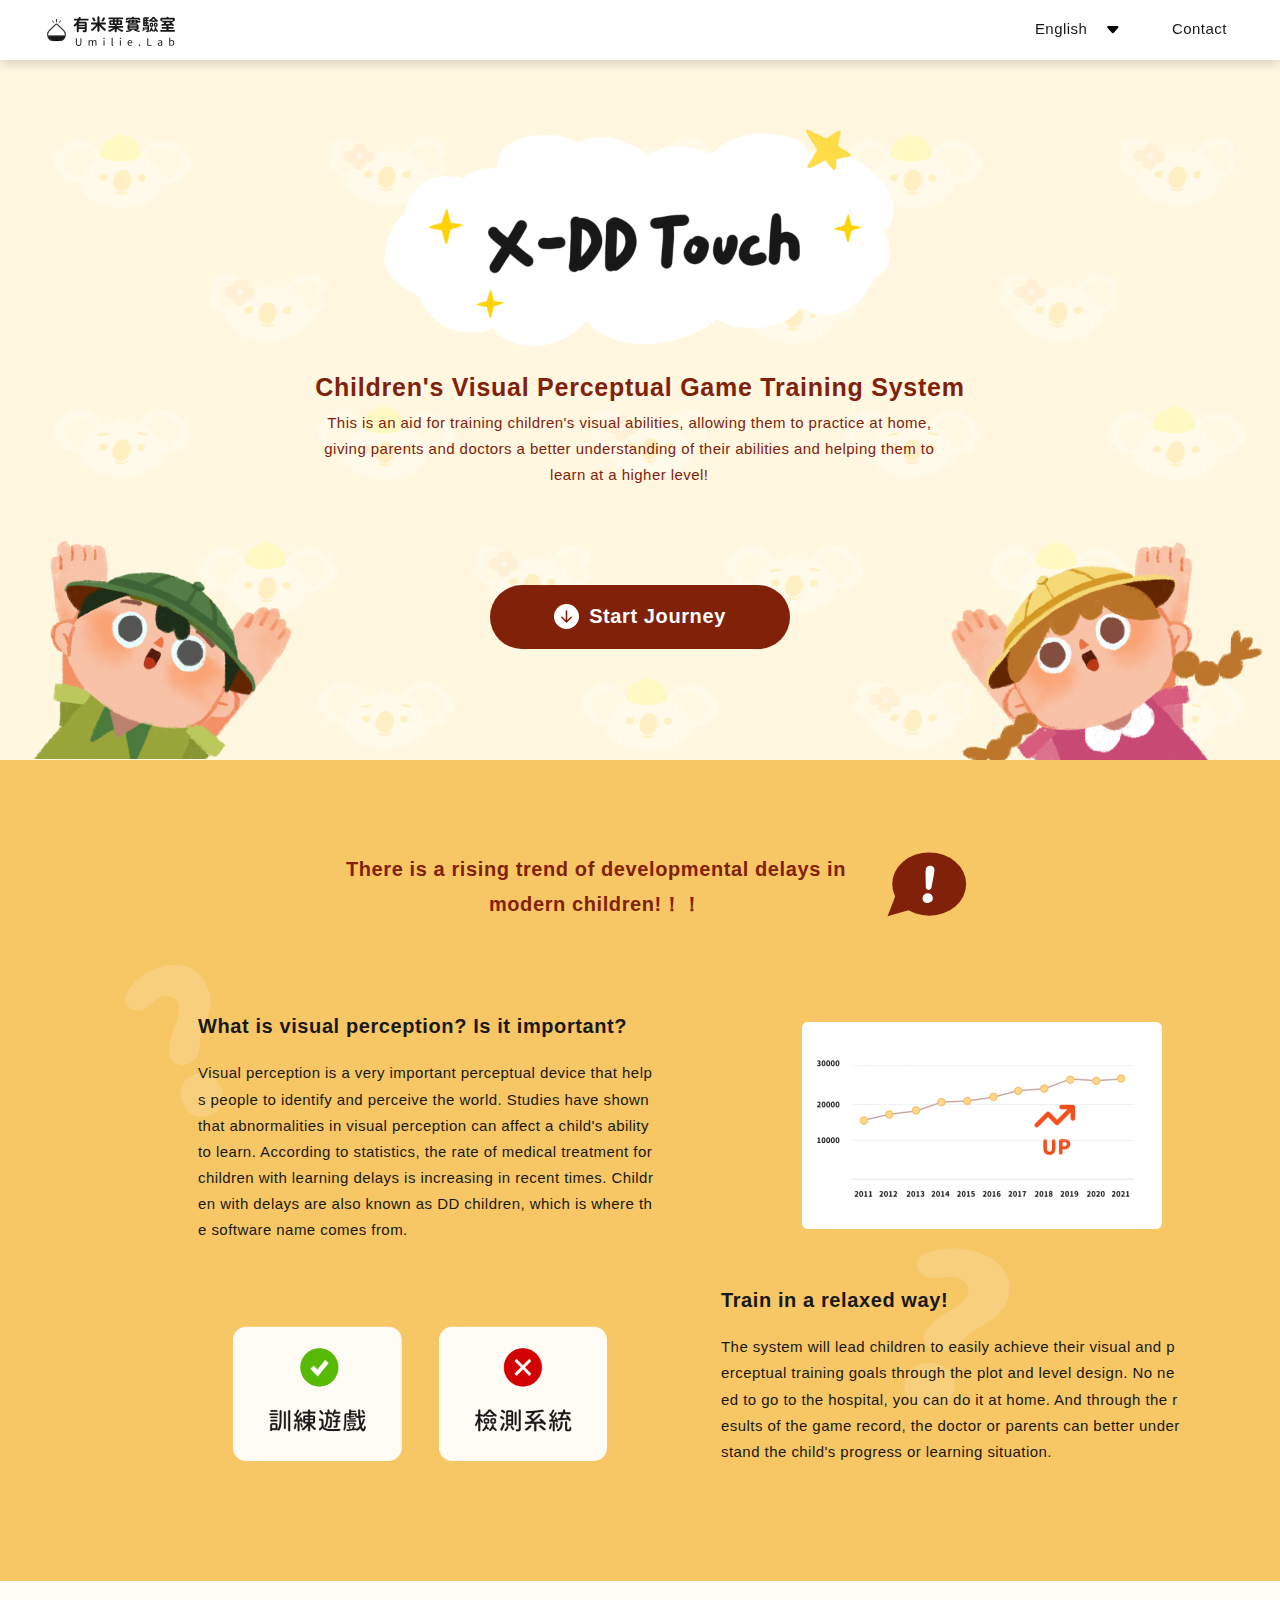
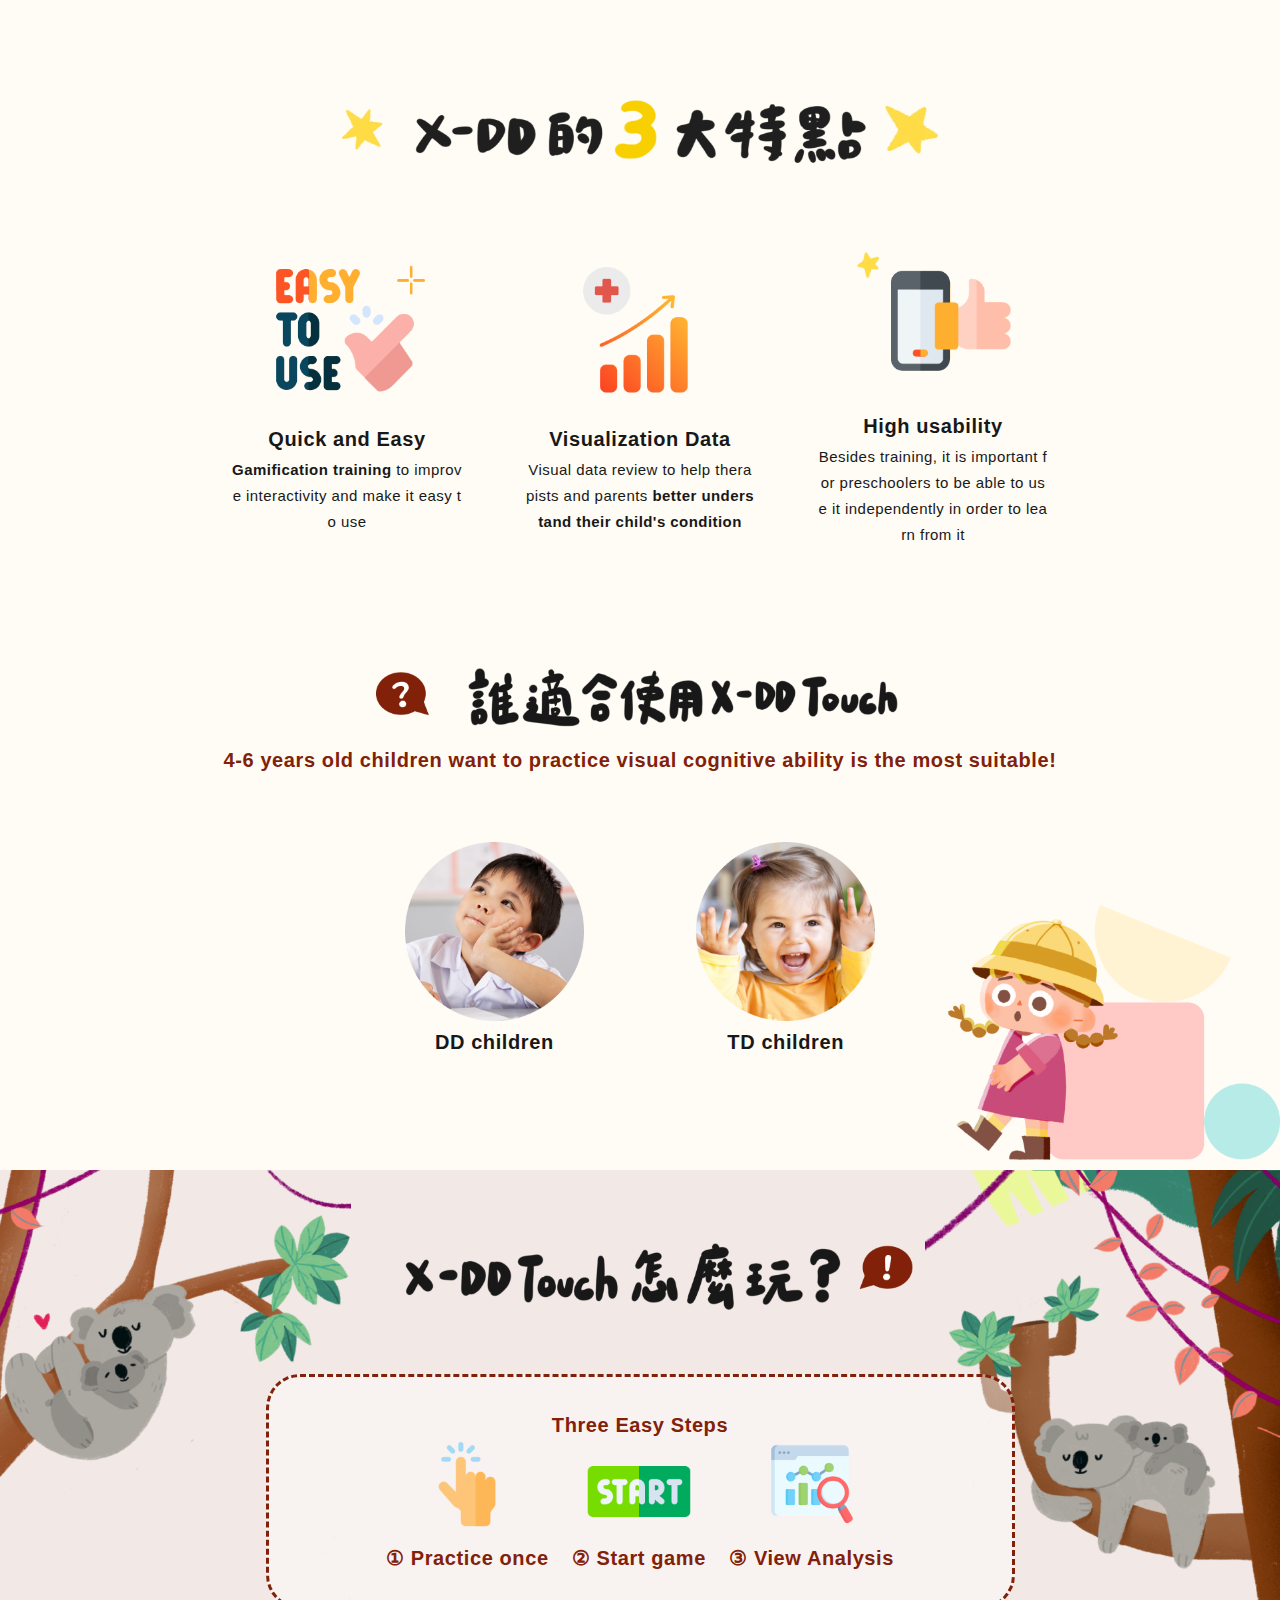
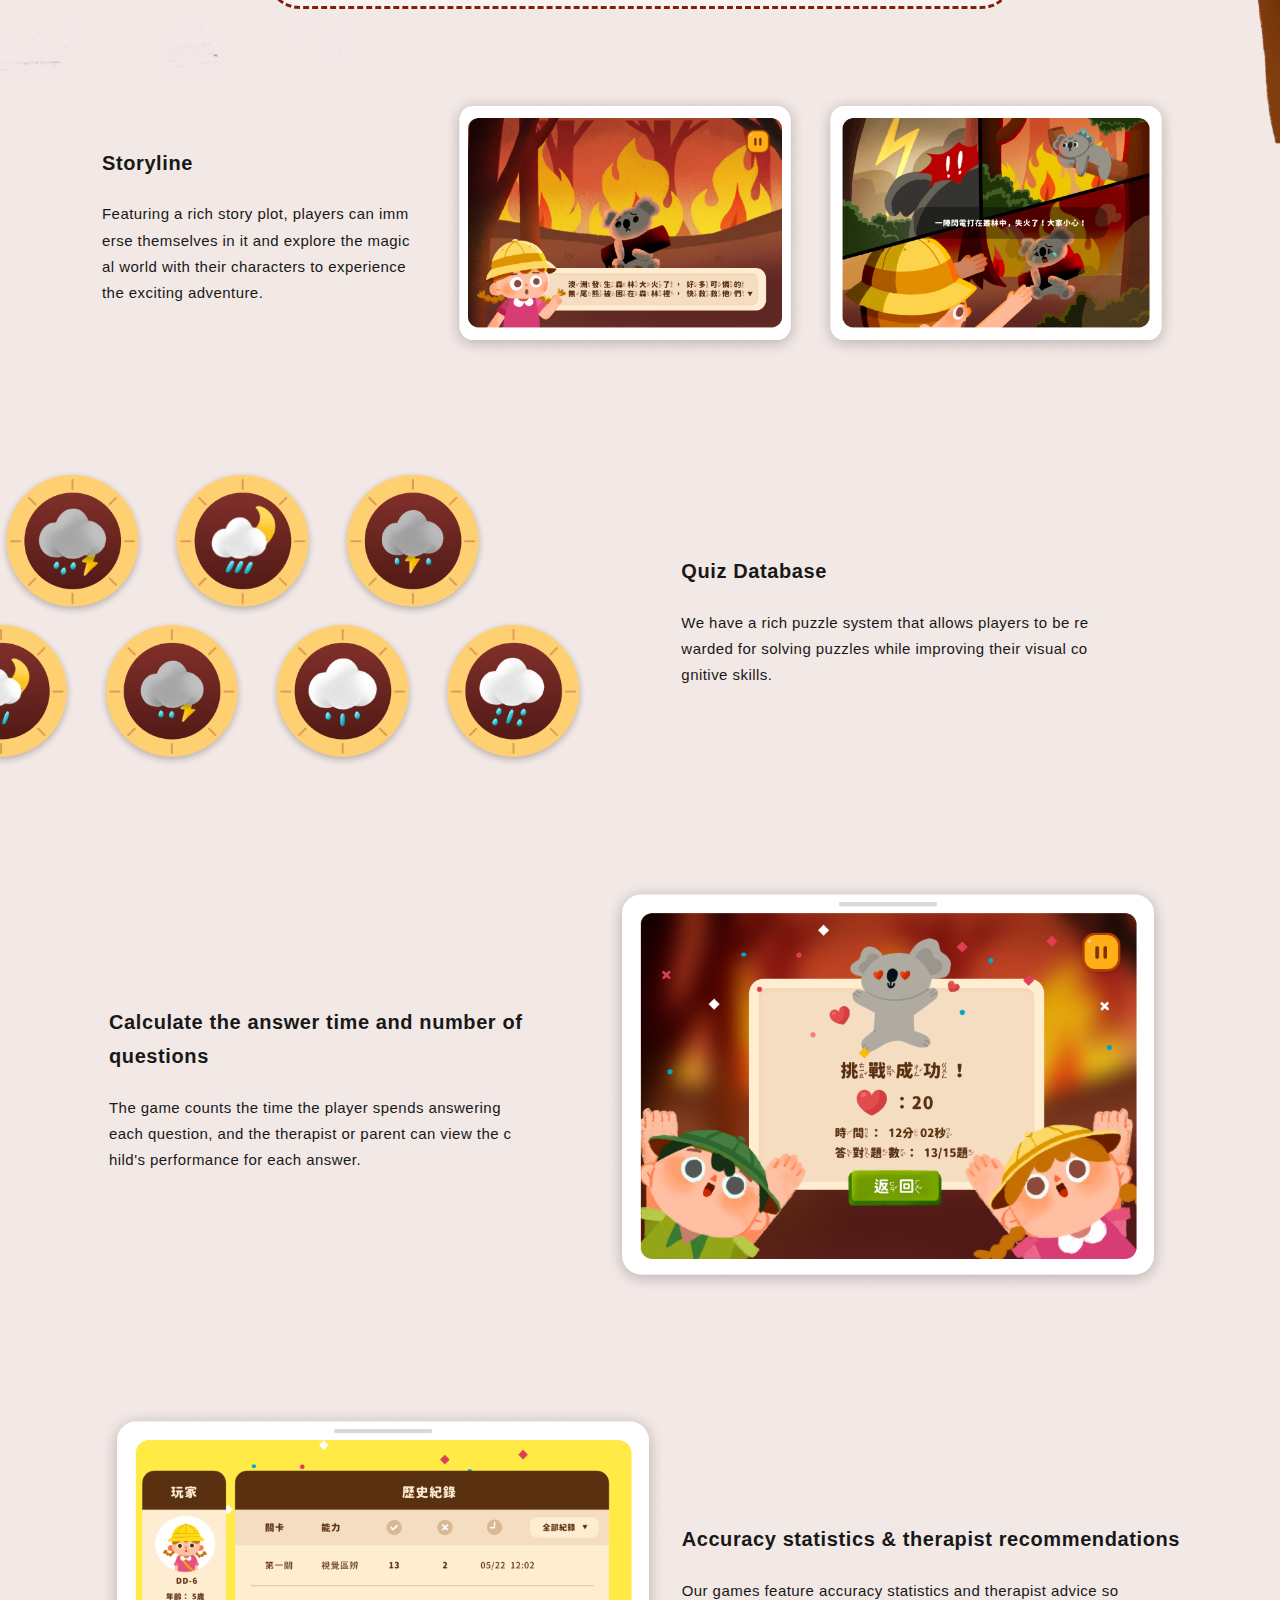
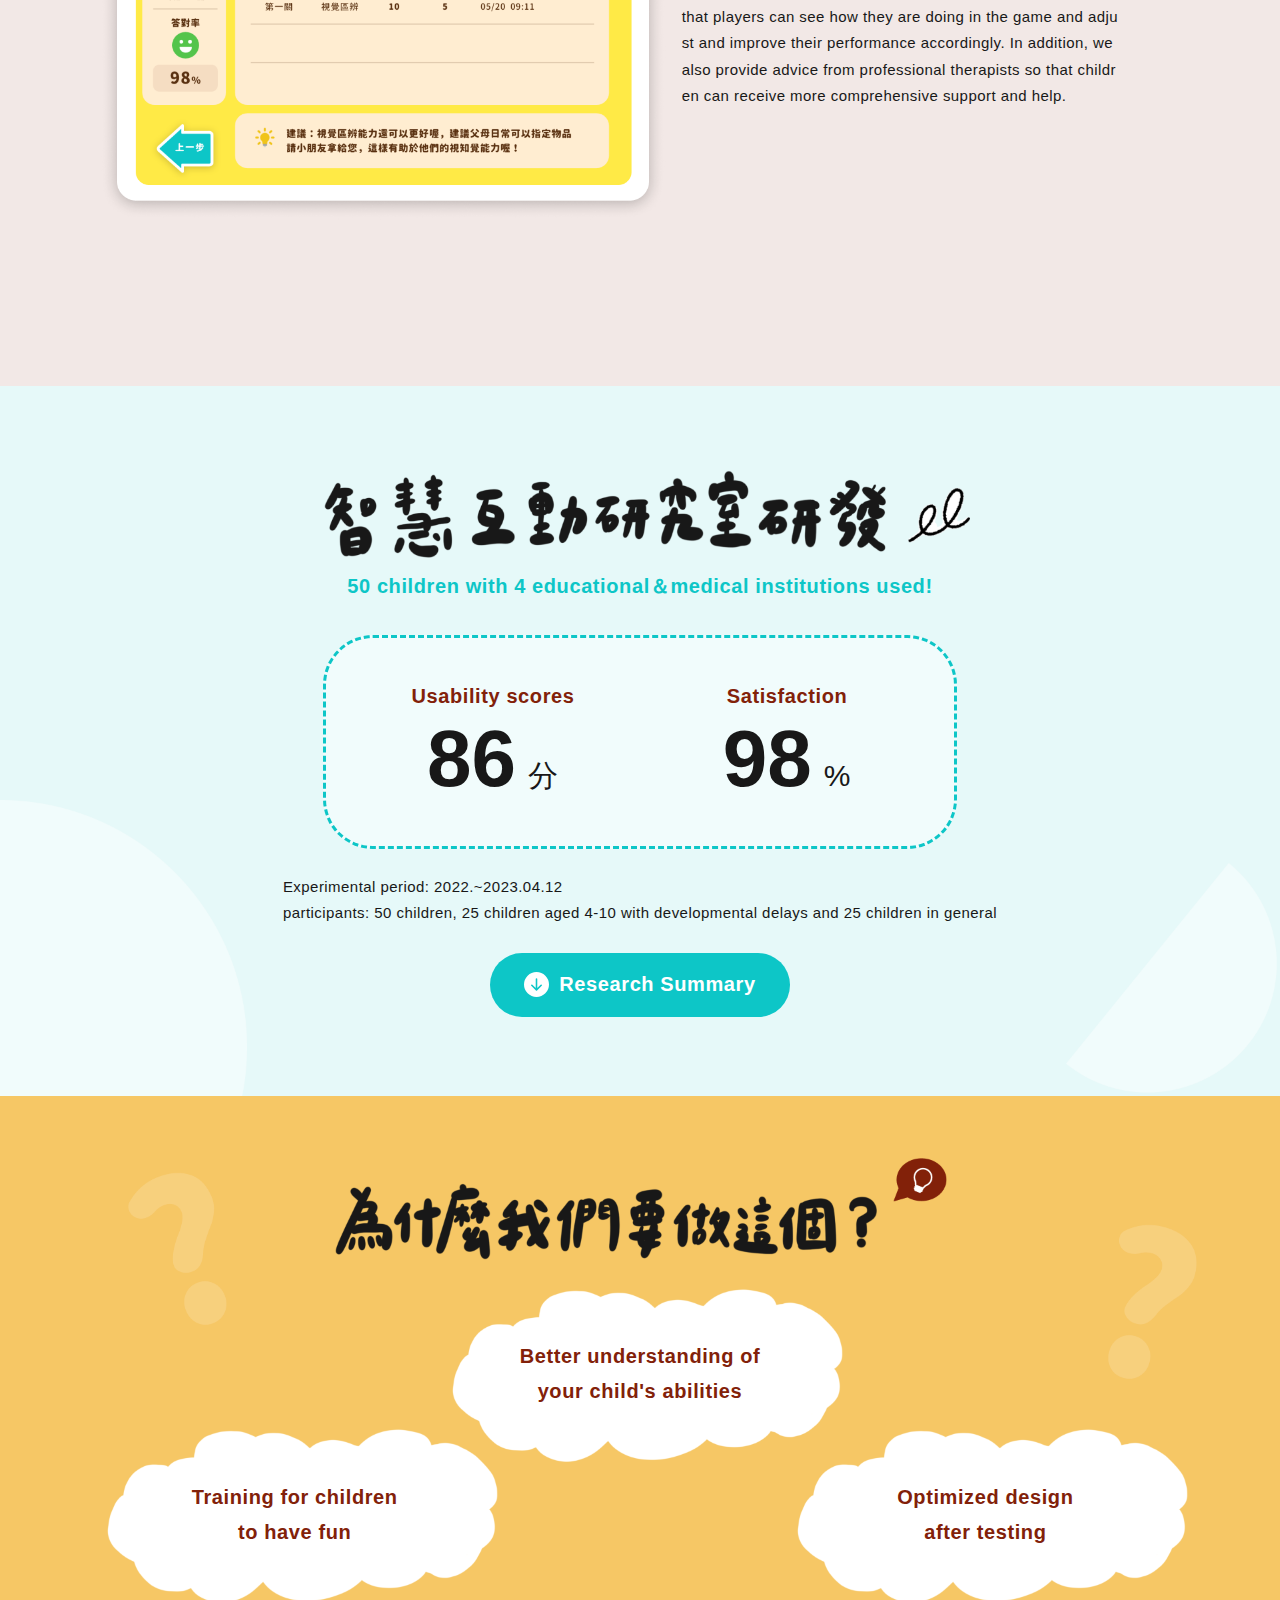
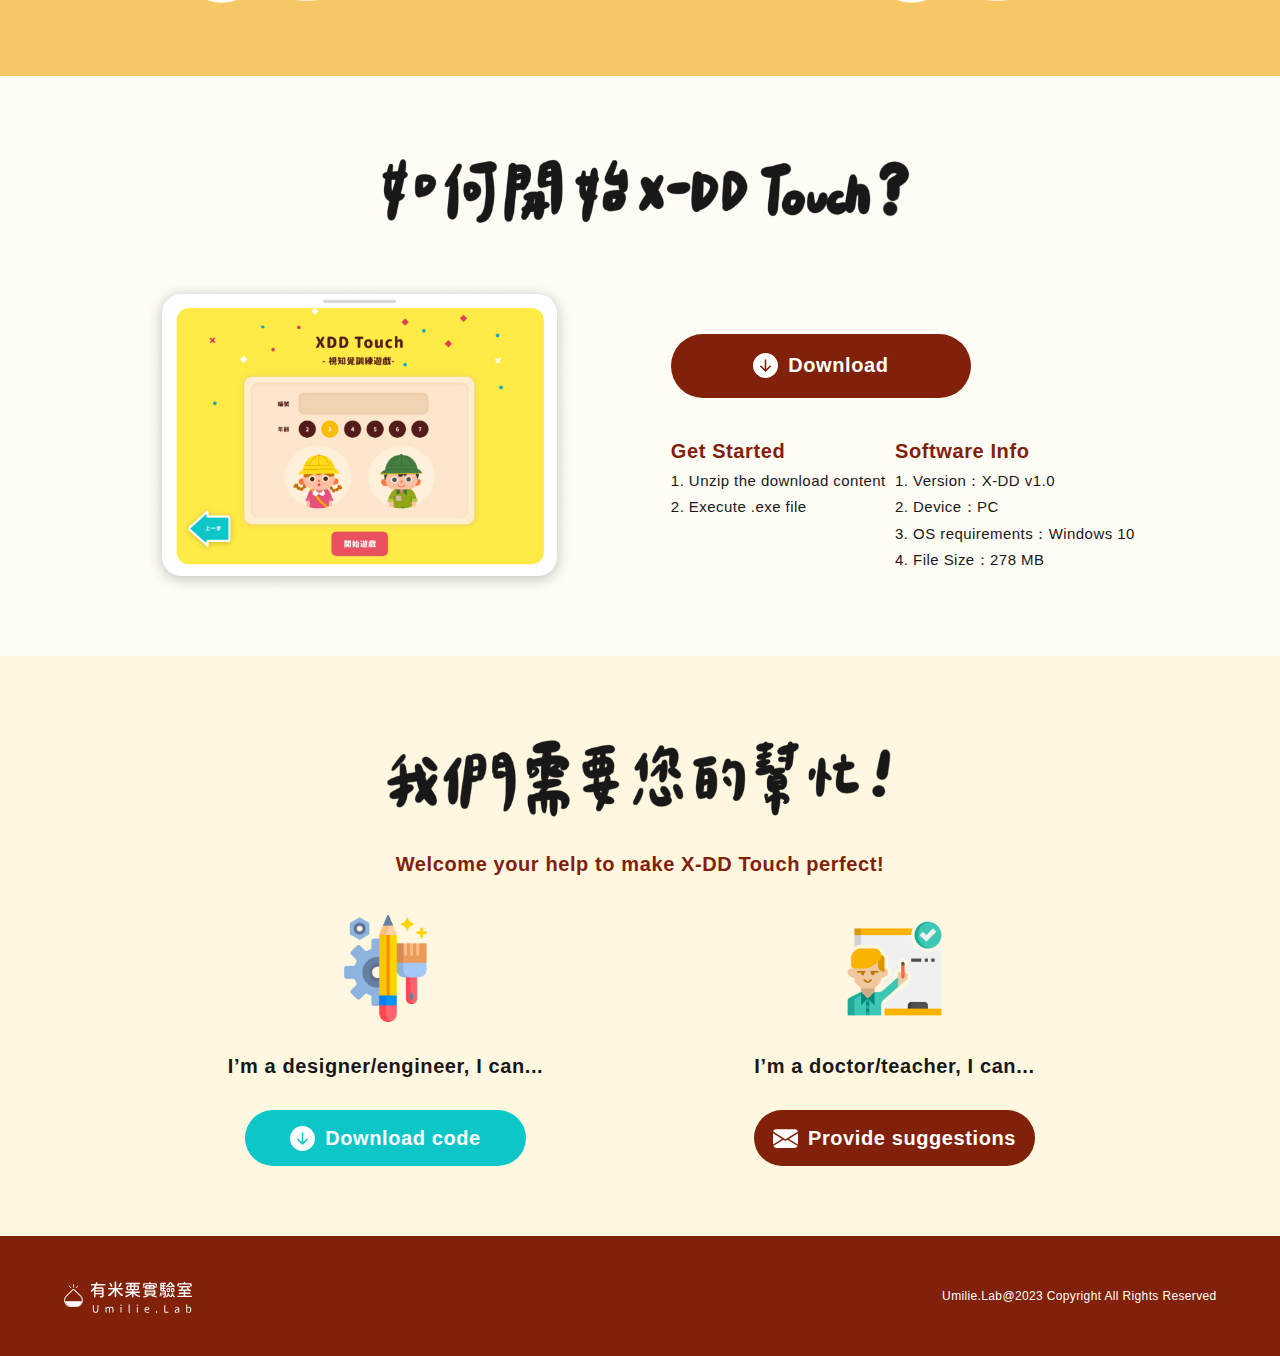
==== EN.html @ bfe38694 "update english ver" ====
<!DOCTYPE html>
<html>
<head>
    <meta charset="utf-8">
    <title>X-DD Touch｜兒童視知覺遊戲訓練系統</title>
    <meta name="viewport" content="width=device-width, initial-scale=1.0, maximum-scale=1.0,user-scalable=no">
    <link rel="preconnect" href="https://fonts.gstatic.com">
    <link rel="stylesheet" href="css/xdd-page.css">
    <script src="https://ajax.googleapis.com/ajax/libs/jquery/1.10.2/jquery.min.js"></script>
    <script src="https://ajax.googleapis.com/ajax/libs/jquery/1.10.2/jquery.js"></script>
<body>
    <header>
        <div class="header-content">
            <div class="mobile" id="mobile-language-change">
                <img src="img/mobile-menu.svg" width="32" heigh="32">
                <div class="mobile-language-content" id="mobile-language-content">
                    <img src="img/mobile-menu-close.svg" width="32" heigh="32" id="close-mobile-language-change">
                    <script type="text/javascript">
                        const closeMenuBtn = document.getElementById("close-mobile-language-change");
                        const menuContent = document.getElementById("mobile-language-content");
                
                        closeMenuBtn.addEventListener("click", (event) => {
                            if(menuContent.style.display==="block"){
                                menuContent.style.display="none";
                            }
                        });
                    </script>
                    <div>
                        <span>Language</span>
                        <a href="index.html">繁體中文</a>
                        <a href="EN.html">English</a>
                    </div>
                </div>
            </div>
            <a id="logo-area" href="#top-home">
                <img src="img/logo.svg" width="130" heigh="79" alt="logo">
            </a>
            <div class="header-control">
                <div class="language-change-drop">
                    <div id="language-change">
                        <h5 style="width:72px">
                            English
                        </h5>
                        <svg xmlns="http://www.w3.org/2000/svg" width="16" height="16" fill="currentColor" class="bi bi-caret-down-fill" viewBox="0 0 16 16">
                            <path d="M7.247 11.14 2.451 5.658C1.885 5.013 2.345 4 3.204 4h9.592a1 1 0 0 1 .753 1.659l-4.796 5.48a1 1 0 0 1-1.506 0z"/>
                        </svg>
                    </div>
                    <div class="language-content">
                        <a href="index.html">繁體中文</a>
                        <a href="EN.html">English</a>
                    </div>
                </div>
                <div id="contact-us">
                    <a href="https://forms.gle/MRAn2YZ6ZwehTDP59"><h5>
                        Contact
                    </h5></a>
                </div>
            </div>

        </div>
    </header>
    <div class="section-title" name="top-home" id="top-home">
        <div>
            <div>
                <div>
                    <img src="img/xdd-title.png" alt="logo">
                </div>
                <div>
                    <h1>Children's Visual Perceptual Game Training System</h1>
                    <h4>This is an aid for training children's visual abilities, allowing them to practice at home, giving parents and doctors a better understanding of their abilities and helping them to learn at a higher level!</h4>
                </div>
                <div>
                    <a href="#download-section" id="go-download-section"><svg xmlns="http://www.w3.org/2000/svg" width="16" height="16" fill="currentColor" class="bi bi-arrow-down-circle-fill" viewBox="0 0 16 16">
                    <path d="M16 8A8 8 0 1 1 0 8a8 8 0 0 1 16 0zM8.5 4.5a.5.5 0 0 0-1 0v5.793L5.354 8.146a.5.5 0 1 0-.708.708l3 3a.5.5 0 0 0 .708 0l3-3a.5.5 0 0 0-.708-.708L8.5 10.293V4.5z"/>
                    </svg>Start Journey</a>
                </div>
            </div> 
        </div>
    </div>
    <div class="section-2">
        <div>
            <div class="section-2-title">
                <h2>There is a rising trend of developmental delays in modern children!！！</h2>
                <img src="img/icon-1.svg" width="58.76" heigh="54.53" alt="驚嘆號">
            </div>
            <div class="section-2-2">
                <div class="ques-mark1">
                    <div>
                        <h3>What is visual perception? Is it important?</h3>
                        <h5>Visual perception is a very important perceptual device that helps people to identify and perceive the world. Studies have shown that abnormalities in visual perception can affect a child's ability to learn. According to statistics, the rate of medical treatment for children with learning delays is increasing in recent times. Children with delays are also known as DD children, which is where the software name comes from.</h5>
                    </div>
                </div>
                <div>
                    <img src="img/section2-img1.png" width="360" heigh="207" alt="遲緩兒童數量升高">
                </div>
            </div>
            <div class="section-2-3">
                <div>
                    <div>
                        <img src="img/section2-img2.png" width="374" heigh="133.98" alt="訓練遊戲">
                    </div>
                    <div class="ques-mark2">
                        <div>
                            <h3>Train in a relaxed way!</h3>
                            <h5>The system will lead children to easily achieve their visual and perceptual training goals through the plot and level design. No need to go to the hospital, you can do it at home. And through the results of the game record, the doctor or parents can better understand the child's progress or learning situation.</h5>
                        </div>
                    </div>
                    <div>
                        <img src="img/section2-img2.png" width="374" heigh="133.98" alt="訓練遊戲">
                    </div>
                </div>
            </div>
        </div>
    </div>
    <div class="section-3">
        <div class="section-3-1">
            <div class="title">
                <img src="img/section3-title1.png" width="595.33" heigh="75.33" alt="X-DD三大特點">
                <img src="img/section3-title1-mobile.png" width="217" heigh="97.4" alt="X-DD三大特點">
            </div>
            <div>
                <div>
                    <img src="img/section3-img1.png" width="200.67" heigh="178.67" alt="快速簡單">
                    <h3>
                        Quick and Easy
                    </h3>
                    <h5>
                        <b>Gamification training</b> to improve interactivity and make it easy to use
                    </h5>
                </div>
                <div>
                    <img src="img/section3-img2.png" width="200.67" heigh="178.67" alt="快速簡單">
                    <h3>
                        Visualization Data
                    </h3>
                    <h5>
                        Visual data review to help therapists and parents <b>better understand their child's condition</b>
                    </h5>
                </div>
                <div>
                    <img src="img/section3-img3.png" width="200.67" heigh="178.67" alt="快速簡單">
                    <h3>
                        High usability
                    </h3>
                    <h5>
                        Besides training, it is important for preschoolers to be able to use it independently in order to learn from it
                    </h5>
                </div>
            </div>
        </div>
        <div class="section-3-2">
            <div class="title">
                <img src="img/section3-title2.png" width="528.67" heigh="87.33" alt="誰適合使用X-DD">
                <img src="img/section3-title2-mobile.png" width="150" heigh="82" alt="誰適合使用X-DD">
            </div>
            <h2>4-6 years old children want to 
                practice visual cognitive ability is the most suitable!</h2>
            <div>
                <div>
                    <img src="img/section3-img4.png" width="178.67" heigh="178.67" alt="發展遲緩兒童">
                    <h3>DD children</h3>
                </div>
                <div>
                    <img src="img/section3-img5.png" width="178.67" heigh="178.67" alt="一般兒童">
                    <h3>TD children</h3>
                </div>
            </div>
        </div>
    </div>
    <div class="section-4">
        <div class="title">
            <img src="img/section4-title1.png" width="546.76" heigh="84" alt="X-DD怎麼玩">
            <img src="img/section4-title1-mobile.png" width="150" heigh="84" alt="X-DD怎麼玩">
        </div>
        <div>
            <h2>Three Easy Steps</h2>
            <div>
                <div>
                    <img src="img/section4-icon1.png" width="136" heigh="98.67" alt="練習一次">
                    <h2>① Practice once</h2>
                </div>
                <div>
                    <img src="img/section4-icon2.png" width="136" heigh="98.67" alt="開始遊戲">
                    <h2>② Start game</h2>
                </div>
                <div>
                    <img src="img/section4-icon3.png" width="136" heigh="98.67" alt="查看分析">
                    <h2>③ View Analysis</h2>
                </div>
            </div>
        </div>
        <div>
            <div class="mobile">
                <img src="img/section4-img1.png" width="364" heigh="257.33" alt="劇照1">
                <img src="img/section4-img2.png" width="364" heigh="257.33" alt="劇照2">
            </div>
            <div>
                <h3>Storyline</h3>
                <h5>Featuring a rich story plot, players can immerse themselves in it and explore the magical world with their characters to experience the exciting adventure.</h5>
            </div>
            <div class="pc">
                <img src="img/section4-img1.png" width="364" heigh="257.33" alt="劇照1">
                <img src="img/section4-img2.png" width="364" heigh="257.33" alt="劇照2">
            </div>
        </div>
        <div>
            <div>
                <img class="pc" src="img/section4-img3.png" alt="題庫">
                <img class="mobile" src="img/section4-img3-mobile.png" alt="題庫">
            </div>
            <div>
                <h3>Quiz Database</h3>
                <h5>We have a rich puzzle system that allows players to be rewarded for solving puzzles while improving their visual cognitive skills.</h5>
            </div>
        </div>
        <div>
            <div class="mobile">
                <img src="img/section4-img4.png" width="566" heigh="404" alt="挑戰成功">
            </div>
            <div>
                <h3>Calculate the answer time and number of questions</h3>
                <h5>The game counts the time the player spends answering each question, and the therapist or parent can view the child's performance for each answer.</h5>
            </div>
            <div class="pc">
                <img src="img/section4-img4.png" width="566" heigh="404" alt="挑戰成功">
            </div>
        </div>
        <div>
            <div>
                <img src="img/section4-img5.png" width="566" heigh="404" alt="歷史紀錄">
            </div>
            <div>
                <h3>Accuracy statistics &
                    therapist recommendations</h3>
                <h5>Our games feature accuracy statistics and therapist advice so that players can see how they are doing in the game and adjust and improve their performance accordingly. In addition, we also provide advice from professional therapists so that children can receive more comprehensive support and help.</h5>
            </div>
        </div>
    </div>
    <div class="section-5">
        <div class="title">
            <img src="img/section5-title.png" width="660.67" heigh="98.67" alt="智慧互動研究室研發">
        </div>
        <h3>50 children with 4 educational＆medical institutions used!</h3>
        <div>
            <div>
                <div>
                    <h2>Usability scores</h2>
                    <div>
                        <span>86</span><span>分</span>
                    </div>
                </div>
                <div>
                    <h2>Satisfaction</h2>
                    <div>
                        <span>98</span><span>%</span>
                    </div>
                </div>
            </div>
        </div>
        <div>
            <h5>Experimental period: 2022.~2023.04.12</h5>
            <h5>participants: 50 children, 25 children aged 4-10 with developmental delays and 25 children in general</h5>
        </div>
        <div>
            <a href="https://openaccess.cms-conferences.org/publications/book/978-1-958651-86-5/article/978-1-958651-86-5_30" target="_blank" download="A Usability Evaluation of Visual Perception Game.pdf" id="go-download-section"><svg xmlns="http://www.w3.org/2000/svg" width="16" height="16" fill="currentColor" class="bi bi-arrow-down-circle-fill" viewBox="0 0 16 16">
            <path d="M16 8A8 8 0 1 1 0 8a8 8 0 0 1 16 0zM8.5 4.5a.5.5 0 0 0-1 0v5.793L5.354 8.146a.5.5 0 1 0-.708.708l3 3a.5.5 0 0 0 .708 0l3-3a.5.5 0 0 0-.708-.708L8.5 10.293V4.5z"/>
            </svg>Research Summary</a>
        </div>
    </div>
    <div class="section-6">
        <div class="title">
            <img src="img/section6-title.png" width="613.43" heigh="111.66" alt="為什麼我們要做這個">
        </div>
        <div>
            <h2>Better understanding of<br>your child's abilities</h2>
        </div>
        <div>
            <div>
                <h2>Training for children<br>to have fun</h2>
            </div>
            <div>
                <h2>Optimized design<br>after testing</h2>
            </div>
        </div>
    </div>
    <div class="section-7" name="download-section" id="download-section">
        <div class="title">
            <img src="img/section7-title.png" width="556.67" heigh="102.67" alt="如何開始X-DD Touch">
        </div>
        <div>
            <div>
                <img src="img/section7-img1.png" width="428.7px" heigh="306" alt="X-DD Touch登入頁">
            </div>
            <div>
                <div>
                    <a href="https://drive.google.com/file/d/1RNoD-meQwl20ieprDU1QO9MiLZTp1iNH/view?usp=drive_link" target="_blank" id="go-download-section"><svg xmlns="http://www.w3.org/2000/svg" width="16" height="16" fill="currentColor" class="bi bi-arrow-down-circle-fill" viewBox="0 0 16 16">
                        <path d="M16 8A8 8 0 1 1 0 8a8 8 0 0 1 16 0zM8.5 4.5a.5.5 0 0 0-1 0v5.793L5.354 8.146a.5.5 0 1 0-.708.708l3 3a.5.5 0 0 0 .708 0l3-3a.5.5 0 0 0-.708-.708L8.5 10.293V4.5z"/>
                        </svg>Download</a>
                </div>
                <div>
                    <div class="DL-des">
                        <h2>
                            Get Started
                        </h2>
                        <h5>
                            1. Unzip the download content<br>
                            2. Execute .exe file
                        </h5>
                    </div>
                    <div class="DL-info">
                        <h2>
                            Software Info
                        </h2>
                        <h5>
                            1. Version：X-DD v1.0<br>
                            2. Device：PC<br>
                            3. OS requirements：Windows 10<br>
                            4. File Size：278 MB
                        </h5>
                    </div>
                </div>
            </div>
        </div>
    </div>
    <div class="section-8">
        <div class="title">
            <img src="img/section8-title.png" width="530.67" heigh="95.33" alt="我們需要你幫忙！">
        </div>
        <h2>Welcome your help to make X-DD Touch perfect!</h2>
        <div>
            <div>
                <img src="img/section8-icon1.png" width="107" heigh="107" alt="工程師">
                <h3>I’m a designer/engineer, I can...</h3>
                <a href="https://forms.gle/1AEMH9eUdV8MWcsTA" id="go-download-section"><svg xmlns="http://www.w3.org/2000/svg" width="16" height="16" fill="currentColor" class="bi bi-arrow-down-circle-fill" viewBox="0 0 16 16">
                    <path d="M16 8A8 8 0 1 1 0 8a8 8 0 0 1 16 0zM8.5 4.5a.5.5 0 0 0-1 0v5.793L5.354 8.146a.5.5 0 1 0-.708.708l3 3a.5.5 0 0 0 .708 0l3-3a.5.5 0 0 0-.708-.708L8.5 10.293V4.5z"/>
                    </svg>Download code</a>
            </div>
            <div>
                <img src="img/section8-icon2.png" width="107" heigh="107" alt="醫師">
                <h3>I’m a doctor/teacher, I can...</h3>
                <a href="https://forms.gle/MRAn2YZ6ZwehTDP59" id="go-download-section"><svg xmlns="http://www.w3.org/2000/svg" width="16" height="16" fill="currentColor" class="bi bi-envelope-fill" viewBox="0 0 16 16">
                    <path d="M.05 3.555A2 2 0 0 1 2 2h12a2 2 0 0 1 1.95 1.555L8 8.414.05 3.555ZM0 4.697v7.104l5.803-3.558L0 4.697ZM6.761 8.83l-6.57 4.027A2 2 0 0 0 2 14h12a2 2 0 0 0 1.808-1.144l-6.57-4.027L8 9.586l-1.239-.757Zm3.436-.586L16 11.801V4.697l-5.803 3.546Z"/>
                    </svg>Provide suggestions</a>
            </div>
        </div>
    </div>
    <div class="footer">
        <div>
            <img src="img/logo-white.svg" width="130" heigh="79" alt="logo">
            <h6>Umilie.Lab@2023 Copyright All Rights Reserved</h6>
        </div>
    </div>
</body>
</html>
---- css/xdd-page.css ----
* {
    margin         : 0;
    padding        : 0;
    list-style-type: none;
    font-family    : 'Gen Jyuu GothicX', sans-serif;

}
/*phone*/
@media screen and (max-width:1179px){
    h1 {
        font-weight: 900;
        font-size: 16px;
        line-height: 174%;
        /* identical to box height, or 70px */
        text-align: center;
        letter-spacing: 0.03em;
        color: #822109;
    }
    
    h2 {
        font-weight: 700;
        font-size: 16px;
        line-height: 174%;
        /* or 63px */
        text-align: center;
        letter-spacing: 0.03em;
        color: #822109;
    }
    
    h3 {
        font-weight: 700;
        font-size: 16px;
        line-height: 174%;
        /* or 63px */
        text-align: center;
        letter-spacing: 0.03em;
        color: #181818;
    }
    
    h4 {
        font-weight: 500;
        font-size: 14px;
        line-height: 174%;
        /* or 42px */
    
        text-align: center;
        letter-spacing: 0.03em;
    
        color: #822109;
    }
    
    h5{
        font-weight: 500;
        font-size: 14px;
        line-height: 174%;
        /* or 42px */
    
        text-align: center;
        letter-spacing: 0.03em;
    
        color: #181818;
        word-wrap:break-word;
        word-break:break-all;
    
    }
    
    h6{
        font-weight: 200;
        font-size: 10px;
        line-height: 174%;
        /* or 42px */
    
        text-align: center;
        letter-spacing: 0.03em;
    
        color: #FFF;
    }
    /* container */
    
    body {
        width            : 100vw;
        height           : 100vh;
        background-repeat: no-repeat;
        background-size: cover;
    }
    
    html{
        scroll-behavior: smooth;
    }
    
    ::selection {
        background: #F7C765;
    }
    /* able to click*/
    #logo-area, #mobile-language-change{
        cursor: pointer;
    }
    #language-change{
        cursor: pointer;
        display: flex;
        flex-direction: row;
        align-items: center;
        border-bottom:1px solid transparent;
    }
    #contact-us{
        cursor: pointer;
        border-bottom:1px solid transparent;
    }
    #language-change:hover, #contact-us:hover{
        border-bottom:1px solid #F6C765;
    }
    /* header */
    header {
        width : 100%;
        height: 60px;
        display: flex;
        flex-direction: row;
        align-items: center;
        justify-content: center;
        position: fixed;
        top: 0px;
        background: #FFFFFF;
        box-shadow: 0px 4px 10px rgba(0, 0, 0, 0.15);
    }
    #mobile-language-change{
        position: absolute;
        left: 21px;
        width: 32px;
        height: 32px;
        margin-top: 3px;
    }
    #mobile-language-change:hover .mobile-language-content{
        display: block;
    }
    .header-content{
        width: 92.8vw;
        height: 41px;
        display: flex;
        flex-direction: row;
        justify-content: center;
    }
    .header-control{
        width: 199px;
        height: 41px;
        display: none;
        flex-direction: row;
        justify-content: space-between;
        align-items: center;
    }
    .header-control a{
        text-decoration: none;
    }

    .mobile-language-content{
        display: none;
        position: fixed;
        top: 0%;
        left: 0%;
        background: #FFF;
        box-shadow: 0px 4px 4px 0px rgba(0, 0, 0, 0.25);
        width: 129px;
        height: 100vh;
        z-index: 1;
        flex-direction: column;
    }
    .mobile-language-content img{
        visibility: hidden;
        padding-left: 21px;
        padding-top: 14px;
    }
    .mobile-language-content a{
        text-decoration: none;
        display: block;
        text-align: left;
        width: 108px;
        color: #181818;
        font-size: 15px;
        font-style: normal;
        font-weight: 400;
        line-height: normal;
        letter-spacing: 0.45px;

        padding-top: 8px;
        padding-bottom: 8px;
        padding-left: 21px;
    }
    .mobile-language-content span{
        margin-top: 43px;
        display: block;
        text-align: left;
        width: 108px;
        color: rgba(0, 0, 0, 0.50);
        font-size: 15px;
        font-style: normal;
        font-weight: 400;
        line-height: normal;
        letter-spacing: 0.45px;
        padding-top: 8px;
        padding-bottom: 8px;
        padding-left: 21px;
    }
    .mobile-language-content a:hover{
        background-color:#F7C765;
    }
    
    /*content*/
    .section-title{
        width: 100vw;
        height: 463px;
        background: #FFF7E0;
        display: flex;
        flex-direction: row;
        align-items: bottom;
        justify-content: center;
        padding-top: 60px;
        background-image: url(../img/title-bg-only.png);
        background-position: center bottom;
        background-size: 852px 452px;
    }
    .section-title > div{
        width: 320px;
        display: flex;
        flex-direction: column;
        align-items: center;
        background-image: url(../img/title-bg-boy.png), url(../img/title-bg-girl.png);
        background-repeat: no-repeat;
        background-position: left bottom, right bottom;
        background-size: 143px 106px, 159px 112px;
    }
    .section-title > div > div{
        width: 256.43px;
        height: 363px;
        display: flex;
        flex-direction: column;
        align-items: center;
        justify-content: center;
    }
    .section-title > div > div > div > img{
        width: 256.43px;
        height: 115px;
    }
    .section-title > div > div > div > a{
        width: 163px;
        height: 32px;
        background: #822109;
        border-radius: 55px;
        box-sizing: border-box;
        border: none;
        font-weight: 700;
        font-size: 14px;
        line-height: 174%;
        /* or 63px */
        text-align: center;
        letter-spacing: 0.03em;
        color: #FFF;
        display: flex;
        flex-direction: row;
        align-items: center;
        justify-content: center;
        margin-top: 18px;
        text-decoration: none;
    }
    .section-title > div > div > div > a:hover{
        background: #AF4E36;
    }
    .section-title > div > div > div > a > svg{
        width: 21px;
        height: 21px;
        margin-right: 10px;
    }
    
    .section-2{
        width: 100vw;
        height: 1000px;
        background: #F7C765;
        display: flex;
        flex-direction: column;
        align-items: center;
    }
    .section-2 > div {
        display: flex;
        flex-direction: column;
        align-items: center;
        margin-top: 65px;
    }
    .section-2 .section-2-title{
        width: 262px;
        height: 69px;
        display: flex;
        flex-direction: row;
        justify-content: center;
        align-items: flex-start;
    }
    .section-2 .section-2-title h2{
        width: 210px;
    }
    .section-2 .section-2-title img{
        width: 30px;
    }
    .section-2 .section-2-2{
        margin-top: -24px;
        width: 320px;
        height: 478px;
        display: flex;
        flex-direction: column;
        align-items: center;
        justify-content: center;
    }
    .section-2 .section-2-2 .ques-mark1{
        width: 320px;
        display: flex;
        flex-direction: column;
        align-items: center;
        background-image: url(../img/section2-bg1.png);
        background-repeat: no-repeat;
        background-position: left top;
        background-size: 57px 76px;
    }
    .section-2 .section-2-2 .ques-mark1 > div{
        display: flex;
        flex-direction: column;
        align-items: center;
        padding-top: 56.6px;
        width: 237px;
    }
    .section-2 .section-2-2 .ques-mark1 > div h3,h5{
        width: 237px;
        text-align: center;
    }
    .section-2 .section-2-2 > div:nth-child(2){
        display: flex;
        flex-direction: row;
        align-items: center;
        padding-top: 48px;
    }
    .section-2 .section-2-2 > div:nth-child(2) img{
        width: 236px;
        height: 136px;
    }

    .section-2 .section-2-3{
        width: 320px;
        height: 281px;
        display: flex;
        flex-direction: column;
        align-items: center;
        margin-top:50px;
    }
    .section-2 .section-2-3 > div{
        display: flex;
        flex-direction: column;
        align-items: center;
        width: 320px;
    }
    .section-2 .section-2-3 > div > div:nth-child(1){
        display: none;
    }
    .section-2 .section-2-3 .ques-mark2{
        width: 320px;
        display: flex;
        flex-direction: column;
        align-items: center;
        background-image: url(../img/section2-bg2.png);
        background-repeat: no-repeat;
        background-position: right top;
        background-size: 48px 76px;
    }
    .section-2 .section-2-3 .ques-mark2 > div{
        width: 237px;
    }
    .section-2 .section-2-3 .ques-mark2 > div h3,h5{
        width: 237px;
        text-align: center;
    }
    .section-2 h5{
        margin-top: 17px;
    }
    .section-2 .section-2-3 > div > div:nth-child(3){
        margin-top: 29px;
    }
    .section-2 .section-2-3 > div > div:nth-child(3) img{
        width: 237px;
    }
    
    .section-3{
        width: 100vw;
        height: 1686px;
        display: flex;
        flex-direction: column;
        align-items: center;
        background: #FFFCF5;
        background-image: url(../img/section3-bg1.png);
        background-repeat: no-repeat;
        background-position: right bottom;
        background-size: 160px 127px;
    }
    .section-3 .section-3-1{
        margin-top: 69px;
        display: flex;
        flex-direction: column;
        align-items: center;
    }
    .section-3 .section-3-1 .title img:nth-child(1){
        display: none;
    }
    .section-3 .section-3-1 > div:nth-child(2){
        display: flex;
        flex-direction: column;
        align-items: center;
        justify-content: space-between;
        margin-top: 59px;
        width: 169px;
        height: 667px;
    }
    .section-3 .section-3-1 > div:nth-child(2) > div{
        width: 169px;
        height: 173px;
        display: flex;
        flex-direction: column;
        align-items: center;
        justify-content: center;
    }
    .section-3 .section-3-1 > div:nth-child(2) > div > img{
        width: 150px;
    }
    .section-3 .section-3-1 > div:nth-child(2) > div > h5{
        width: 169px;
        text-align: center;
    }
    .section-3 .section-3-2{
        display: flex;
        flex-direction: column;
        align-items: center;
        margin-top: 72px;
    }
    .section-3 .section-3-2 h2{
        width: 237px;
    }
    .section-3 .section-3-2 .title img:nth-child(1){
        display: none;
    }
    .section-3 .section-3-2 > div:nth-child(3){
        display: flex;
        flex-direction: column;
        align-items: center;
        justify-content: space-between;
        width: 135px;
        height: 366px;;
        margin-top: 46px;
    }
    .section-3 .section-3-2 > div:nth-child(3) img{
        width: 135px;
    }
    .section-3 .section-3-2 > div:nth-child(2) > div{
        display: flex;
        flex-direction: column;
        align-items: center;
    }
    
    .section-4{
        width: 100vw;
        height: 2550px;
        display: flex;
        flex-direction: column;
        align-items: center;
        background: rgba(130, 33, 9, 0.1);
        background-image: url(../img/section4-bg1.png), url(../img/section4-bg2.png);
        background-repeat: no-repeat;
        background-position: left top, right top;
        background-size: 127px 176px, 130px 190px;
    }
    .section-4 .title{
        margin-top: 81px;
    }
    .section-4 .title img:nth-child(1){
        display: none;
    }
    .section-4 > div:nth-child(2){
        margin-top: 40px;
        display: flex;
        flex-direction: column;
        align-items: center;
        width: 237px;
        height: 422px;
        background: rgba(255, 255, 255, 0.44);
        mix-blend-mode: normal;
        border: 3px dashed #822109;
        border-radius: 10px;
    }
    .section-4 > div:nth-child(2) > h2{
        font-size: 20px;
        margin-top: 27px;
    }
    .section-4 > div:nth-child(2) > div{
        margin-top: 11px;
        display: flex;
        flex-direction: column;
        align-items: center;
        justify-content: space-between;
        width: 103px;
        height: 303px;
    }
    .section-4 > div:nth-child(2) > div > div{
        display: flex;
        flex-direction: column;
        align-items: center;
        height: 87px;
    }
    .section-4 > div:nth-child(2) > div > div img{
        width:95px;
    }
    /*故事劇情*/
    .section-4 > div:nth-child(3){
        display: flex;
        flex-direction: column;
        align-items: center;
        width: 238px;
        margin-top: 73px;
    }
    .section-4 > div:nth-child(3) img{
        width: 238px;
    }
    .section-4 > div:nth-child(3) > div:nth-child(1){
        display: flex;
        flex-direction: column;
        justify-content: space-between;
        height: 346px;
    }
    .section-4 > div:nth-child(3) .pc{
        display: none;
    }
    .section-4 > div:nth-child(3) > div:nth-child(2){
        margin-top: 24px;
        width: 238px;
    }
    .section-4 > div:nth-child(3) > div:nth-child(2) > h3,h5{
        text-align: left;
    }
    .section-4 > div:nth-child(3) > div:nth-child(2) > h5{
        margin-top: 8px;
    }
    /*題庫系統*/
    .section-4 > div:nth-child(4){
        display: flex;
        flex-direction: column;
        align-items: center;
        width: 100vw;
        margin-top:96px;
    }
    .section-4 > div:nth-child(4) > div:nth-child(1){
        width: 320px;
    }
    .section-4 > div:nth-child(4) > div:nth-child(1) img{
        max-width:100%;
        height: auto;
    }
    .section-4 > div:nth-child(4) > div:nth-child(1) .pc{
        display: none;
    }
    .section-4 > div:nth-child(4) > div:nth-child(2){
        margin-top: 24px;
        width: 237px;
    }
    .section-4 > div:nth-child(4) > div:nth-child(2) > h3, h5{
        text-align: left;
    }
    .section-4 > div:nth-child(4) > div:nth-child(2) > h5{
        margin-top: 8px;
        width: 238px;
    }
    /*答題時間...*/
    .section-4 > div:nth-child(5){
        display: flex;
        flex-direction: column;
        align-items: center;
        justify-content: space-between;
        width: 320px;
        margin-top:96px;
    }
    .section-4 > div:nth-child(5) img{
        width: 238px;
    }
    .section-4 > div:nth-child(5) .pc{
        display: none;
    }
    .section-4 > div:nth-child(5) > div:nth-child(2) > h3, h5{
        text-align: left;
    }
    .section-4 > div:nth-child(5) > div:nth-child(2) > h5{
        margin-top: 8px;
        width: 238px;
    }
    /*正確率統計...*/
    .section-4 > div:nth-child(6){
        display: flex;
        flex-direction: column;
        align-items: center;
        width: 320px;
        margin-top:96px;
    }
    .section-4 > div:nth-child(6) img{
        width: 236px;
    }
    .section-4 > div:nth-child(6) > div:nth-child(2) > h3, h5{
        text-align: left;
    }
    .section-4 > div:nth-child(6) > div:nth-child(2) > h5{
        margin-top: 8px;
        width: 238px;
    }

    /*智慧互動設計...*/
    .section-5{
        width: 100vw;
        height: 641px;
        display: flex;
        flex-direction: column;
        align-items: center;
        justify-content: center;
        background: rgba(13, 198, 199, 0.1);
        background-image: url(../img/section5-bg2.png), url(../img/section5-bg1.png);
        background-repeat: no-repeat;
        background-position: left bottom, right bottom;
        background-size: 313.33px 338px, 214px 233.33px;
    }
    .section-5 .title img{
        width: 277px;
    }
    .section-5 h3{
        width: 191px;
        color: #0DC6C7;
    }
    .section-5 > div:nth-child(3){
        box-sizing: border-box;
        background: rgba(255, 255, 255, 0.44);
        border: 3px dashed #0DC6C7;
        border-radius: 10px;
        width: 237px;
        height: 242px;
        margin-top: 32px;
        display: flex;
        flex-direction: row;
        align-items: center;
        justify-content: center;
    }
    .section-5 > div:nth-child(3) > div{
        display: flex;
        flex-direction: column;
        align-items: center;
        justify-content: space-between;
        height: 181px;
    }
    .section-5 > div:nth-child(3) > div > div{
        display: flex;
        flex-direction: column;
        align-items: center;
        width: 88px;
        height: 77px;
    }
    .section-5 > div:nth-child(3) > div > div span:nth-child(1){
        font-weight: 700;
        font-size: 40px;
        color: #181818;
    }
    .section-5 > div:nth-child(3) > div > div span:nth-child(2){
        font-weight: 500;
        font-size: 16px;
        /* identical to box height, or 112px */
        letter-spacing: 0.03em;
        color: #181818;
        margin-left: 4px;
    }
    .section-5 > div:nth-child(4){
        margin-top: 24px;
    }
    .section-5 a{
        width: 179px;
        height: 32px;
        background:#0DC6C7;
        border-radius: 55px;
        box-sizing: border-box;
        border: none;
        font-weight: 700;
        font-size: 14px;
        line-height: 174%;
        /* or 63px */
        text-align: center;
        letter-spacing: 0.03em;
        color: #FFF;
        display: flex;
        flex-direction: row;
        align-items: center;
        justify-content: center;
        margin-top: 24px;
        text-decoration: none;
    }
    .section-5 a:hover{
        background: #78E3E3;
    }
    .section-5 a > svg{
        width: 21px;
        height: 21px;
        margin-right: 5px;
    }
    /*為何要做這個*/
    .section-6{
        width: 100vw;
        height: 550px;
        display: flex;
        flex-direction: column;
        align-items: center;
        justify-content: center;
        background: #F6C765;
       /*background-image: url(../img/section6-bg1-mobile.png);
        background-repeat: no-repeat;
        background-position: left top;
        background-size: 99px 193px;*/
    }
    .section-6 .title img{
        width: 246px;
    }
    .section-6 > div:nth-child(2){
        width: 247px;
        background-image: url(../img/section6-img1.png);
        background-repeat: no-repeat;
        background-position: center center;
        background-size: 247px 119px;
        height: 119px;
        display: flex;
        flex-direction: row;
        align-items: center;
        justify-content: center;
        margin-top: 24px;
    
    }
    .section-6 > div:nth-child(3){
        width: 320px;
        height: 254px;
        display: flex;
        flex-direction: column;
        align-items: center;
        justify-content: space-between;
        margin-top: 16px;
    }
    .section-6 > div:nth-child(3) > div{
        width: 247px;
        background-image: url(../img/section6-img1.png);
        background-repeat: no-repeat;
        background-position: center center;
        background-size: 247px 119px;
        height: 119px;
        display: flex;
        flex-direction: row;
        align-items: center;
        justify-content: center;
    }
    /*download*/
    .section-7{
        width: 100vw;
        height: 700px;
        display: flex;
        flex-direction: column;
        align-items: center;
        justify-content: center;
        background: #FFFCF5;
    }
    .section-7 .title img{
        width: 258px;
    }
    .section-7 > div:nth-child(2){
        display: flex;
        flex-direction: column;
        align-items: center;
        margin-top: 23px;
    }
    .section-7 > div:nth-child(2) img{
        width: 251px;
    }
    .section-7 > div:nth-child(2) > div:nth-child(2){
        display: flex;
        flex-direction: column;
        align-items: center;
    }
    .section-7 > div:nth-child(2) > div:nth-child(2) > div:nth-child(1){
        display: flex;
        flex-direction: column;
        align-items: center;
        height: 60px;
    }
    .section-7 > div:nth-child(2) > div:nth-child(2) > div:nth-child(2){
        margin-top: 30px;
        display: flex;
        flex-direction: column;
        align-items: flex-start;
        width: 237px;
        height: 223px;
        justify-content: space-between;
    }
    .section-7 > div:nth-child(2) > div:nth-child(2) > div:nth-child(2) > div{
        display: flex;
        flex-direction: column;
        align-items: flex-start;
    }
    .section-7 > div:nth-child(2) > div:nth-child(2) > div:nth-child(2) .DL-des{
        height: 76px;
    }
    .section-7 > div:nth-child(2) > div:nth-child(2) > div:nth-child(2) .DL-info{
        height: 124px;
    }
    .section-7 a{
        width: 120px;
        height: 32px;
        background:#822109;
        border-radius: 55px;
        box-sizing: border-box;
        border: none;
        font-weight: 700;
        font-size: 14px;
        line-height: 174%;
        /* or 63px */
        text-align: center;
        letter-spacing: 0.03em;
        color: #FFF;
        display: flex;
        flex-direction: row;
        align-items: center;
        justify-content: center;
        margin-top: 27px;
        text-decoration: none;
    }
    .section-7 a:hover{
        background: #AF4E36;
    }
    .section-7 a > svg{
        width: 20px;
        height: 20px;
        margin-right: 5px;
    }
    /*need ur help*/
    .section-8{
        width: 100vw;
        height: 700px;
        display: flex;
        flex-direction: column;
        align-items: center;
        justify-content: center;
        background: #FFF7E0;
    }
    .section-8 .title img{
        width: 260px;
    }
    .section-8 > h2{
        width: 237px;
        margin-top: 14px;
    }
    .section-8 > div:nth-child(3){
        display: flex;
        flex-direction: column;
        align-content: center;
        justify-content: space-between;
        width: 237px;
        height: 387px;
        margin-top: 53px;
    }
    .section-8 > div:nth-child(3) img{
        width: 93px;
    }
    .section-8 > div:nth-child(3) > div{
        width: 300px;
        display: flex;
        align-items: center;
        flex-direction: column;
        height: 180px;
        justify-content: space-between;
    }
    .section-8 a{
        width: 200px;
        height: 32px;
        border-radius: 55px;
        box-sizing: border-box;
        border: none;
        font-weight: 700;
        font-size: 14px;
        /* or 63px */
        text-align: center;
        letter-spacing: 0.03em;
        color: #FFF;
        display: flex;
        flex-direction: row;
        align-items: center;
        justify-content: center;
        text-decoration: none;
    }
    .section-8 > div:nth-child(3) > div:nth-child(1) > a{
        background: #0DC6C7;
    }
    .section-8 > div:nth-child(3) > div:nth-child(1) > a:hover{
        background: #78E3E3;
    }
    .section-8 > div:nth-child(3) > div:nth-child(2) > a{
        background: #822109;
    }
    .section-8 > div:nth-child(3) > div:nth-child(2) > a:hover{
        background: #AF4E36;
    }
    .section-8 a > svg{
        width: 20px;
        height: 20px;
        margin-right: 5px;
    }
    /*footer*/
    .footer{
        width: 100vw;
        height: 150px;
        background: #822109;
        display: flex;
        flex-direction: row;
        align-items: center;
        justify-content: center;
    }
    .footer > div{
        display: flex;
        flex-direction: column;
        justify-content: space-between;
        align-items: center;
        width: 45.93vw;
        height: 77px;
    }
    .footer h6{
        margin-top: 12px;
    }
}
/*PC*/
@media screen and (min-width:1080px){
    h1 {
        font-weight: 900;
        font-size: 25px;
        line-height: 174%;
        /* identical to box height, or 70px */
        text-align: center;
        letter-spacing: 0.03em;
        color: #822109;
    }
    
    h2 {
        font-weight: 700;
        font-size: 20px;
        line-height: 174%;
        /* or 63px */
        text-align: center;
        letter-spacing: 0.03em;
        color: #822109;
    }
    
    h3 {
        font-weight: 700;
        font-size: 20px;
        line-height: 174%;
        /* or 63px */
        text-align: center;
        letter-spacing: 0.03em;
        color: #181818;
    }
    
    h4 {
        font-weight: 500;
        font-size: 15px;
        line-height: 174%;
        /* or 42px */
    
        text-align: center;
        letter-spacing: 0.03em;
    
        color: #822109;
    }
    
    h5{
        font-weight: 500;
        font-size: 15px;
        line-height: 174%;
        /* or 42px */
    
        text-align: center;
        letter-spacing: 0.03em;
    
        color: #181818;
        word-wrap:break-word;
        word-break:break-all;
    
    }
    
    h6{
        font-weight: 500;
        font-size: 12px;
        line-height: 174%;
        /* or 42px */
    
        text-align: center;
        letter-spacing: 0.03em;
    
        color: #FFF;
    }
    /* container */
    
    body {
        width            : 100vw;
        height           : 100vh;
        background-repeat: no-repeat;
        background-size: cover;
    }
    
    html{
        scroll-behavior: smooth;
    }

    .mobile{
        display: none;
    }
    
    ::selection {
        background: #F7C765;
    }
    /* able to click*/
    #logo-area{
        cursor: pointer;
    }
    #language-change{
        /*visibility: hidden;*/
        cursor: pointer;
        display: flex;
        flex-direction: row;
        align-items: center;
        border-bottom:1px solid transparent;
    }
    #contact-us{
        cursor: pointer;
        border-bottom:1px solid transparent;
    }
    #language-change:hover, #contact-us:hover{
        border-bottom:1px solid #F6C765;
    }
    .language-change-drop:hover .language-content{
        display: block;
    }
    /* header */
    header {
        width : 100vw;
        height: 60px;
        display: flex;
        flex-direction: row;
        align-items: center;
        justify-content: center;
        position: fixed;
        top: 0px;
        background: #FFFFFF;
        box-shadow: 0px 4px 10px rgba(0, 0, 0, 0.15);
    }
    .header-content{
        width: 92.8vw;
        height: 41px;
        display: flex;
        flex-direction: row;
        justify-content: space-between;
    }
    .header-control{
        width: 199px;
        height: 41px;
        display: flex;
        flex-direction: row;
        justify-content: space-between;
        align-items: center;
    }
    .header-control > div:nth-child(1){
        width: 86px;
    }
    .header-control > div:nth-child(2){
        width: 62px;
    }
    .header-control a{
        text-decoration: none;
    }

    .language-content{
        display: none;
        position: absolute;
        border-radius: 5px;
        background: #FFF;
        box-shadow: 0px 4px 4px 0px rgba(0, 0, 0, 0.25);
        width: 111px;
        z-index: 1;
        padding-top: 18px;
        padding-bottom: 18px;
    }
    .language-content a{
        text-decoration: none;
        display: block;
        text-align: center;
        width: 111px;
        color: #181818;
        font-size: 15px;
        font-style: normal;
        font-weight: 400;
        line-height: normal;
        letter-spacing: 0.45px;

        padding-top: 8px;
        padding-bottom: 8px;
    }
    .language-content a:hover{
        background-color:#F7C765;
    }


    /*content*/
    .section-title{
        width: 100vw;
        height: 700px;
        background: #FFF7E0;
        display: flex;
        flex-direction: row;
        align-items: bottom;
        justify-content: center;
        padding-top: 60px;
    }
    .section-title > div{
        width: 1280px;
        background-image: url(../img/title-bg-boy.png), url(../img/title-bg-girl.png), url(../img/title-bg-only.png);
        background-repeat: no-repeat;
        background-position: left bottom, right bottom, center bottom;
        background-size: 301px 225px, 335px 238px, 1212px 700px;
        animation: Kidspop 5s infinite;
    }
    @keyframes Kidspop{
        0% {top: 0px;}
        25% {top: -50px;}
        50% {top:-75px;}
        100% {top: 0px;}
    }
    .section-title h4{
        width: 628px;
    }
    .section-title > div > div{
        width: 1280px;
        height: 643.3px;
        display: flex;
        flex-direction: column;
        align-items: center;
        justify-content: center;
    }
    .section-title > div > div > div > img{
        width: 552px;
        height: 247.55px;
    }
    .section-title > div > div > div > a{
        width: 300px;
        height: 64px;
        background: #822109;
        border-radius: 55px;
        box-sizing: border-box;
        border: none;
        font-weight: 700;
        font-size: 20px;
        line-height: 174%;
        /* or 63px */
        text-align: center;
        letter-spacing: 0.03em;
        color: #FFF;
        display: flex;
        flex-direction: row;
        align-items: center;
        justify-content: center;
        margin-top: 97px;
        text-decoration: none;
    }
    .section-title > div > div > div > a:hover{
        background: #AF4E36;
    }
    .section-title > div > div > div > a > svg{
        width: 25px;
        height: 25px;
        margin-right: 10px;
    }
    
    .section-2{
        width: 100vw;
        height: 821.33px;
        background: #F7C765;
        display: flex;
        flex-direction: column;
        align-items: center;
    }
    .section-2 > div {
        display: flex;
        flex-direction: column;
        align-items: center;
        margin-top: 86px;
    }
    .section-2 .section-2-title{
        width: 1280px;
        display: flex;
        flex-direction: row;
        justify-content: center;
        align-items: center;
    }
    .section-2 .section-2-title h2{
        width: 566px;
    }
    .section-2 .section-2-title img{
        width: 88px;
    }
    .section-2 .section-2-2{
        width: 1044px;
        height: 341px;
        display: flex;
        flex-direction: row;
        align-items: center;
        justify-content: center;
    }
    .section-2 .section-2-2 .ques-mark1{
        width: 1280px;
        background-image: url(../img/section2-bg1.png);
        background-repeat: no-repeat;
        background-position: left top;
        background-size: 135.33px 176.67px;
    }
    .section-2 .section-2-2 .ques-mark1 > div{
        display: flex;
        flex-direction: column;
        align-items: left;
        padding-left: 80px;
        padding-top: 56.6px;
        width: 460px;
    }
    .section-2 .section-2-2 .ques-mark1 > div h3,h5{
        text-align: left;
    }
    .section-2 .section-2-2 > div:nth-child(2){
        display: flex;
        flex-direction: row;
        align-items: center;
        margin-left: 114px;
        padding-top: 56.6px;
    }
    .section-2 .section-2-3{
        width: 1044px;
        height: 170px;
        display: flex;
        flex-direction: row;
        align-items: center;
        padding-left: 230px;
    }
    .section-2 .section-2-3 > div{
        display: flex;
        flex-direction: row;
        align-items: flex-end;
        width: 460px;
    }
    .section-2 .section-2-3 > div > div:nth-child(1){
        display: block;
    }
    .section-2 .section-2-3 > div > div:nth-child(3){
        display: none;
    }
    .section-2 .section-2-3 .ques-mark2{
        margin-left: 114px;
        background-image: url(../img/section2-bg2.png);
        background-repeat: no-repeat;
        background-position: center top;
        background-size: 135.33px 176.67px;
    }
    .section-2 .section-2-3 .ques-mark2 > div{
        width: 460px;
        padding-top: 41.3px;
    }
    .section-2 .section-2-3 .ques-mark2 > div h3,h5{
        text-align: left;
    }
    .section-2 h5{
        margin-top: 17px;
    }
    
    .section-3{
        width: 100vw;
        height: 1189px;
        display: flex;
        flex-direction: column;
        align-items: center;
        justify-content: center;
        background: #FFFCF5;
        background-image: url(../img/section3-bg1.png);
        background-repeat: no-repeat;
        background-position: right bottom;
        background-size: 349.33px 265.33px;
    }
    .section-3 .section-3-1{
        display: flex;
        flex-direction: column;
        align-items: center;
    }
    .section-3 .section-3-1 .title img:nth-child(2){
        display: none;
    }
    .section-3 .section-3-1 > div:nth-child(2){
        display: flex;
        flex-direction: row;
        align-items: center;
        justify-content: space-between;
        margin-top: 59px;
        width: 816.66px;
    }
    .section-3 .section-3-1 > div:nth-child(2) > div{
        display: flex;
        flex-direction: column;
        align-items: center;
        justify-content: center;
    }
    .section-3 .section-3-1 > div:nth-child(2) > div > h5{
        width: 230.66px;
        text-align: center;
    }
    .section-3 .section-3-2{
        display: flex;
        flex-direction: column;
        align-items: center;
        margin-top: 104px;
    }
    .section-3 .section-3-2 .title img:nth-child(2){
        display: none;
    }
    .section-3 .section-3-2 > div:nth-child(3){
        display: flex;
        flex-direction: row;
        align-items: center;
        justify-content: space-between;
        width: 470px;
        margin-top: 64px;
    }
    .section-3 .section-3-2 > div:nth-child(2) > div{
        display: flex;
        flex-direction: column;
        align-items: center;
    }
    
    .section-4{
        width: 100vw;
        height: 2416px;
        display: flex;
        flex-direction: column;
        align-items: center;
        background: rgba(130, 33, 9, 0.1);
        background-image: url(../img/section4-bg1.png), url(../img/section4-bg2.png);
        background-repeat: no-repeat;
        background-position: left top, right top;
        background-size: 350.67px 592.67px, 354.67px 592.67px;
    }
    .section-4 .title{
        margin-top: 57px;
    }
    .section-4 .title img:nth-child(2){
        display: none;
    }
    .section-4 > div:nth-child(2){
        margin-top: 59px;
        display: flex;
        flex-direction: column;
        align-items: center;
        justify-content: center;
        width: 743px;
        height: 229px;
        background: rgba(255, 255, 255, 0.44);
        mix-blend-mode: normal;
        border: 3px dashed #822109;
        border-radius: 34px;
    }
    .section-4 > div:nth-child(2) > div{
        display: flex;
        flex-direction: row;
        align-items: center;
        justify-content: space-between;
        width: 508px;
    }
    .section-4 > div:nth-child(2) > div > div{
        display: flex;
        flex-direction: column;
        align-items: center;
    }
    
    .section-4 > div:nth-child(3){
        display: flex;
        flex-direction: row;
        align-items: center;
        justify-content: space-between;
        width: 1076px;
        margin-top: 83px;
    }
    .section-4 > div:nth-child(3) .mobile{
        display: none;
    }
    .section-4 > div:nth-child(3) > div:nth-child(2){
        width: 312px;
    }
    .section-4 > div:nth-child(3) > div:nth-child(2) > h3,h5{
        text-align: left;
    }
    .section-4 > div:nth-child(3) > div:nth-child(2) > h5{
        margin-top: 21px;
    }
    .section-4 > div:nth-child(3) > div:nth-child(3){
        width: 734.67px;
        display: flex;
        flex-direction: row;
        align-items: center;
        justify-content: space-between;
    }
    
    .section-4 > div:nth-child(4){
        display: flex;
        flex-direction: row;
        align-items: center;
        justify-content: space-between;
        width: 100vw;
        margin-top:112px;
    }
    .section-4 > div:nth-child(4) > div:nth-child(1){
        width: 46.14vw;
    }
    .section-4 > div:nth-child(4) > div:nth-child(1) img{
        max-width:100%;
        height: auto;
    }
    .section-4 > div:nth-child(4) > div:nth-child(1) .mobile{
        display: none;
    }
    .section-4 > div:nth-child(4) > div:nth-child(2){
        width: 46.77vw;
    }
    .section-4 > div:nth-child(4) > div:nth-child(2) > h3, h5{
        text-align: left;
    }
    .section-4 > div:nth-child(4) > div:nth-child(2) > h5{
        margin-top: 21px;
        width: 410.66px;
    }
    /*答題時間...*/
    .section-4 > div:nth-child(5){
        display: flex;
        flex-direction: row;
        align-items: center;
        justify-content: space-between;
        width: 1062px;
        margin-top:109px;
    }
    .section-4 > div:nth-child(5) .mobile{
        display: none;
    }
    .section-4 > div:nth-child(5) > div:nth-child(2) > h3, h5{
        text-align: left;
    }
    .section-4 > div:nth-child(5) > div:nth-child(2) > h5{
        margin-top: 21px;
        width: 403px;
    }
    /*正確率統計...*/
    .section-4 > div:nth-child(6){
        display: flex;
        flex-direction: row;
        align-items: center;
        justify-content: space-between;
        width: 1080px;
        margin-top:109px;
    }
    .section-4 > div:nth-child(6) > div:nth-child(2) > h3, h5{
        text-align: left;
    }
    .section-4 > div:nth-child(6) > div:nth-child(2) > h5{
        margin-top: 21px;
        width: 442px;
    }
    
    .section-5{
        width: 100vw;
        height: 710px;
        display: flex;
        flex-direction: column;
        align-items: center;
        justify-content: center;
        background: rgba(13, 198, 199, 0.1);
        background-image: url(../img/section5-bg2.png), url(../img/section5-bg1.png);
        background-repeat: no-repeat;
        background-position: left bottom, right bottom;
        background-size: 313.33px 338px, 214px 233.33px;
    }
    .section-5 h3{
        color: #0DC6C7;
    }
    .section-5 > div:nth-child(3){
        box-sizing: border-box;
        background: rgba(255, 255, 255, 0.44);
        border: 3px dashed #0DC6C7;
        border-radius: 50px;
        width: 634.67px;
        height: 213.33px;
        margin-top: 32px;
        display: flex;
        flex-direction: row;
        align-items: center;
        justify-content: center;
    }
    .section-5 > div:nth-child(3) > div{
        display: flex;
        flex-direction: row;
        align-items: center;
        justify-content: space-between;
        width: 502px;
    
    }
    .section-5 > div:nth-child(3) > div > div{
        display: flex;
        flex-direction: column;
        align-items: center;
        width: 208px;
    }
    .section-5 > div:nth-child(3) > div > div span:nth-child(1){
        font-weight: 700;
        font-size: 80px;
        color: #181818;
    }
    .section-5 > div:nth-child(3) > div > div span:nth-child(2){
        font-weight: 500;
        font-size: 30px;
        /* identical to box height, or 112px */
        letter-spacing: 0.03em;
        color: #181818;
        margin-left: 12px;
    }
    .section-5 > div:nth-child(4){
        margin-top: 25px;
    }
    .section-5 a{
        width: 300px;
        height: 64px;
        background:#0DC6C7;
        border-radius: 55px;
        box-sizing: border-box;
        border: none;
        font-weight: 700;
        font-size: 20px;
        line-height: 174%;
        /* or 63px */
        text-align: center;
        letter-spacing: 0.03em;
        color: #FFF;
        display: flex;
        flex-direction: row;
        align-items: center;
        justify-content: center;
        margin-top: 27px;
        text-decoration: none;
    }
    .section-5 a:hover{
        background: #78E3E3;
    }
    .section-5 a > svg{
        width: 25px;
        height: 25px;
        margin-right: 10px;
    }
    
    .section-6{
        width: 100vw;
        height: 580px;
        display: flex;
        flex-direction: column;
        align-items: center;
        justify-content: center;
        background: #F6C765;
        background-image: url(../img/section6-bg1.png), url(../img/section6-bg2.png);
        background-repeat: no-repeat;
        background-position: left top, right top;
        background-size: 291.33px 310px, 218.67px 362px;
    }
    .section-6 > div:nth-child(2){
        width: 406px;
        background-image: url(../img/section6-img1.png);
        background-repeat: no-repeat;
        background-position: center center;
        background-size: 406px 200.67px;
        height: 200.67px;
        display: flex;
        flex-direction: row;
        align-items: center;
        justify-content: center;
    
    }
    .section-6 > div:nth-child(3){
        width: 1096.67px;
        display: flex;
        flex-direction: row;
        justify-content: space-between;
        margin-top: -60px;
    }
    .section-6 > div:nth-child(3) > div{
        width: 406px;
        background-image: url(../img/section6-img1.png);
        background-repeat: no-repeat;
        background-position: center center;
        background-size: 406px 200.67px;
        height: 200.67px;
        display: flex;
        flex-direction: row;
        align-items: center;
        justify-content: center;
    }
    
    .section-7{
        width: 100vw;
        height: 580px;
        display: flex;
        flex-direction: column;
        align-items: center;
        justify-content: center;
        background: #FFFCF5;
    }
    .section-7 > div:nth-child(2){
        display: flex;
        flex-direction: row;
        align-items: center;
        margin-top: 40px;
    }
    .section-7 > div:nth-child(2) > div:nth-child(2){
        margin-left: 97px;
    }
    .section-7 > div:nth-child(2) > div:nth-child(2) > div:nth-child(1){
        display: flex;
        flex-direction: row;
        align-items: flex-start;
        height: 127px;
    }
    .section-7 > div:nth-child(2) > div:nth-child(2) > div:nth-child(2){
        display: flex;
        flex-direction: row;
        align-items: flex-start;
        width: 464px;
        justify-content: space-between;
    }
    .section-7 > div:nth-child(2) > div:nth-child(2) > div:nth-child(2) > div{
        display: flex;
        flex-direction: column;
        align-items: flex-start;
    }
    .section-7 a{
        width: 300px;
        height: 64px;
        background:#822109;
        border-radius: 55px;
        box-sizing: border-box;
        border: none;
        font-weight: 700;
        font-size: 20px;
        line-height: 174%;
        /* or 63px */
        text-align: center;
        letter-spacing: 0.03em;
        color: #FFF;
        display: flex;
        flex-direction: row;
        align-items: center;
        justify-content: center;
        margin-top: 27px;
        text-decoration: none;
    }
    .section-7 a:hover{
        background: #AF4E36;
    }
    .section-7 a > svg{
        width: 25px;
        height: 25px;
        margin-right: 10px;
    }
    
    .section-8{
        width: 100vw;
        height: 580px;
        display: flex;
        flex-direction: column;
        align-items: center;
        justify-content: center;
        background: #FFF7E0;
    }
    .section-8 > h2{
        margin-top: 21px;
    }
    .section-8 > div:nth-child(3){
        display: flex;
        flex-direction: row;
        align-content: center;
        justify-content: space-between;
        width: 859px;
    }
    .section-8 > div:nth-child(3) > div{
        width: 350px;
        display: flex;
        align-items: center;
        flex-direction: column;
        height: 251px;
        justify-content: space-between;
        margin-top: 34px;
    }
    
    .section-8 a{
        width: 281px;
        height: 56px;
        border-radius: 55px;
        box-sizing: border-box;
        border: none;
        font-weight: 700;
        font-size: 20px;
        /* or 63px */
        text-align: center;
        letter-spacing: 0.03em;
        color: #FFF;
        display: flex;
        flex-direction: row;
        align-items: center;
        justify-content: center;
        text-decoration: none;
    }
    .section-8 > div:nth-child(3) > div:nth-child(1) > a{
        background: #0DC6C7;
    }
    .section-8 > div:nth-child(3) > div:nth-child(1) > a:hover{
        background: #78E3E3;
    }
    .section-8 > div:nth-child(3) > div:nth-child(2) > a{
        background: #822109;
    }
    .section-8 > div:nth-child(3) > div:nth-child(2) > a:hover{
        background: #AF4E36;
    }
    .section-8 a > svg{
        width: 25px;
        height: 25px;
        margin-right: 10px;
    }
    /*footer*/
    .footer{
        width: 100vw;
        height: 120px;
        background: #822109;
        display: flex;
        flex-direction: row;
        align-items: center;
        justify-content: center;
    }
    .footer > div{
        display: flex;
        flex-direction: row;
        justify-content: space-between;
        align-items: center;
        width: 90.1vw;
        height: 60px;
    }
}
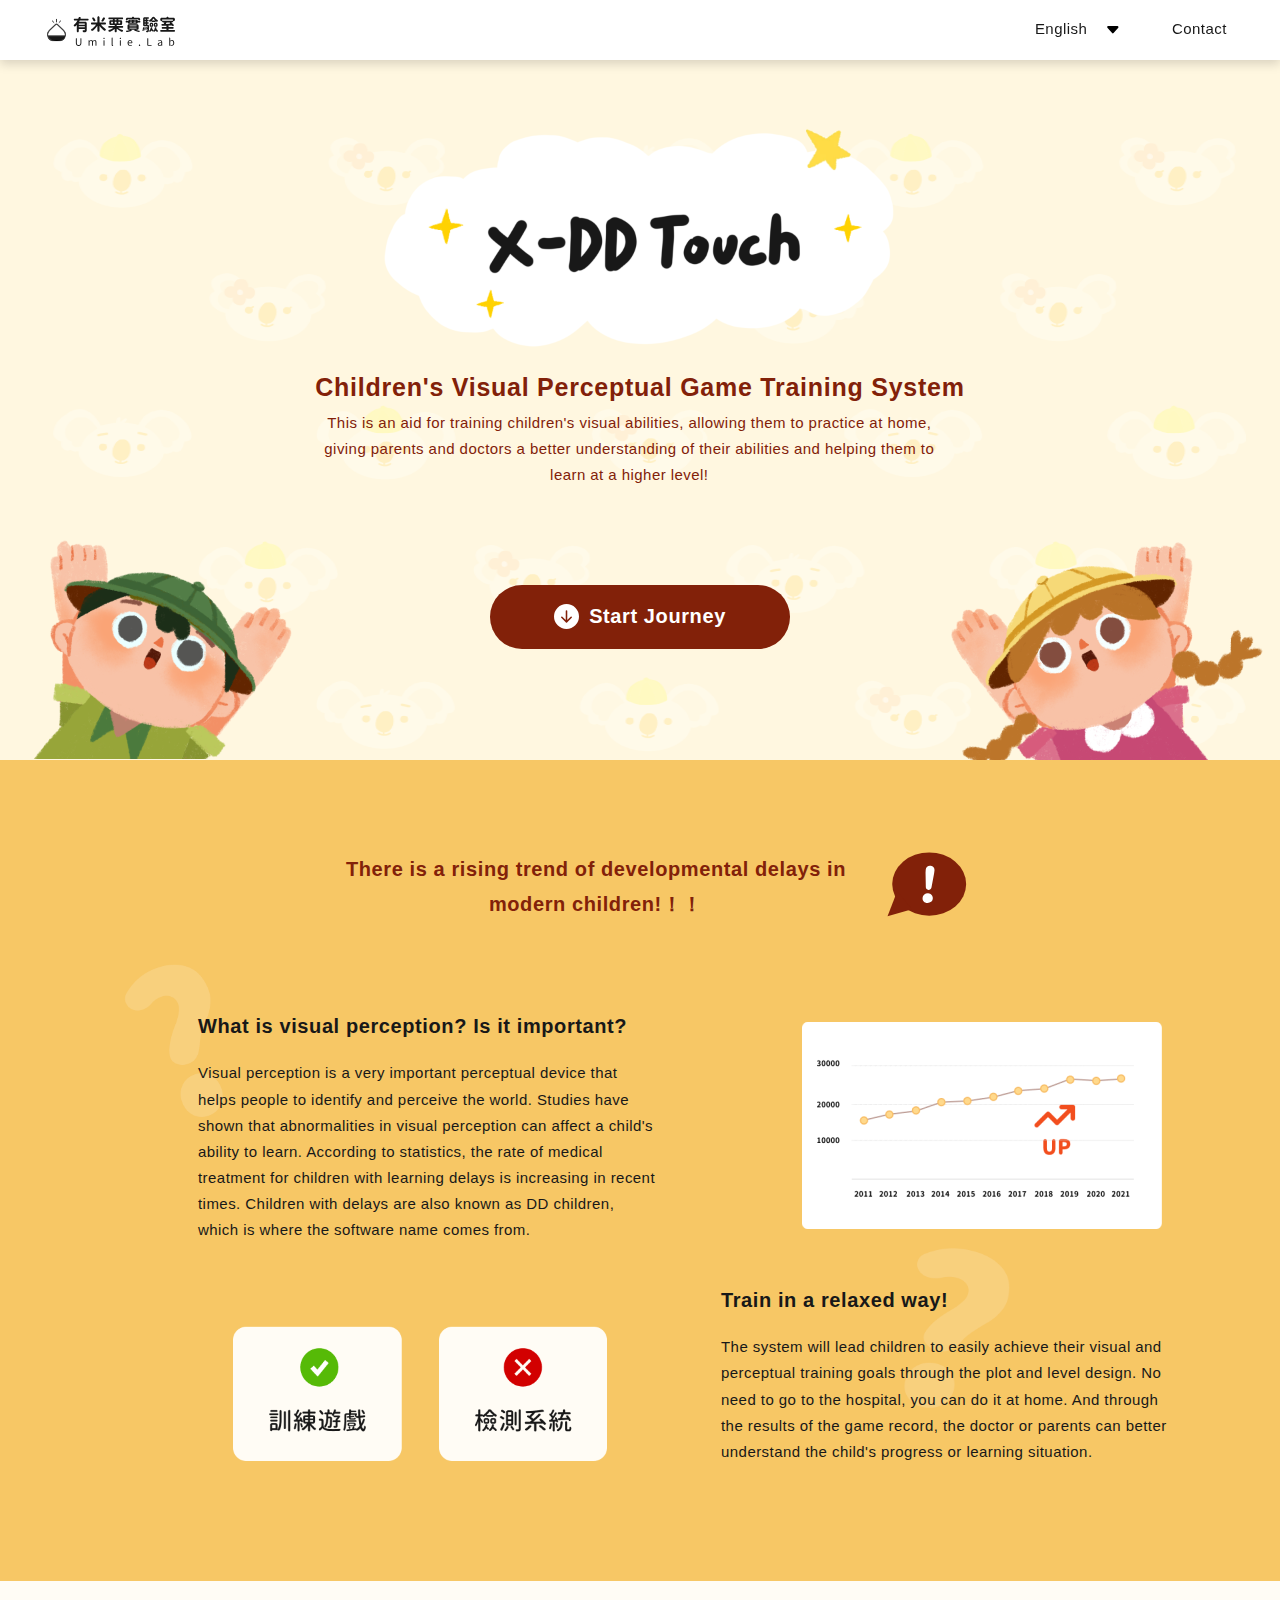
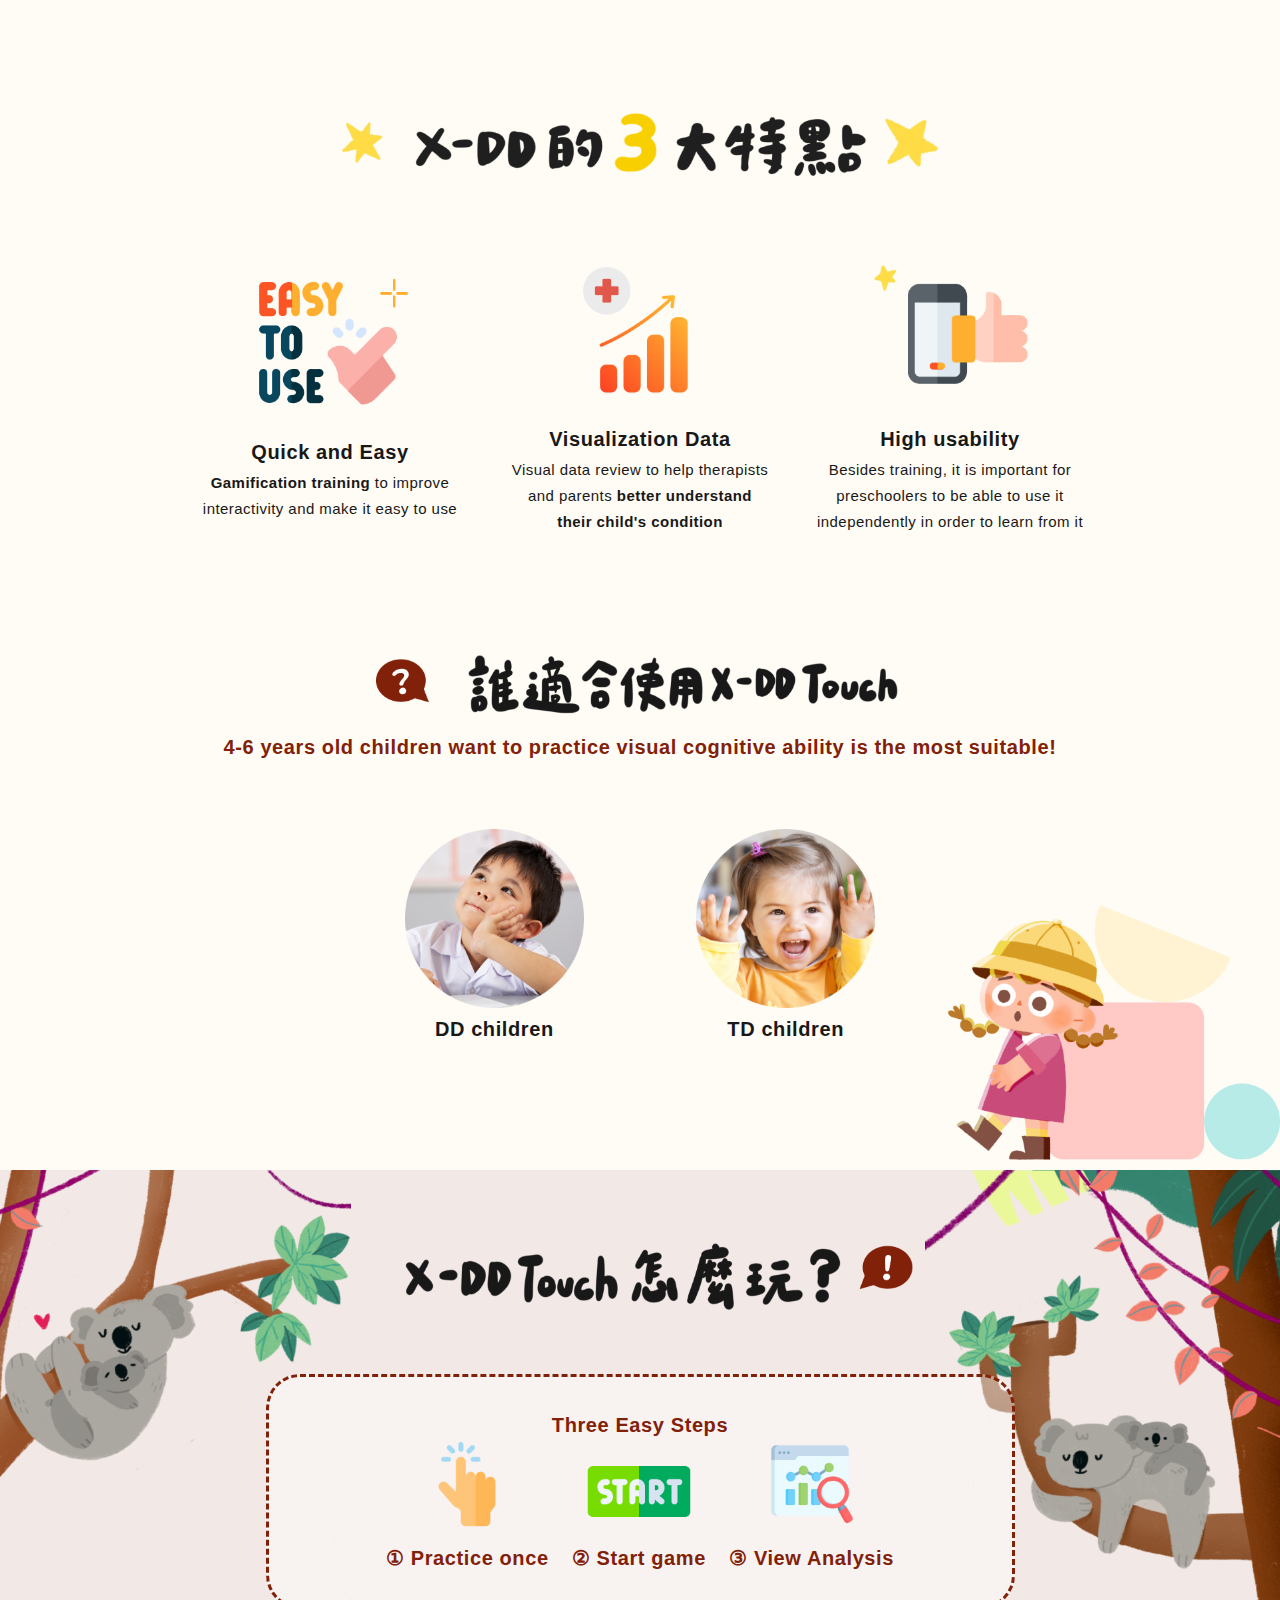
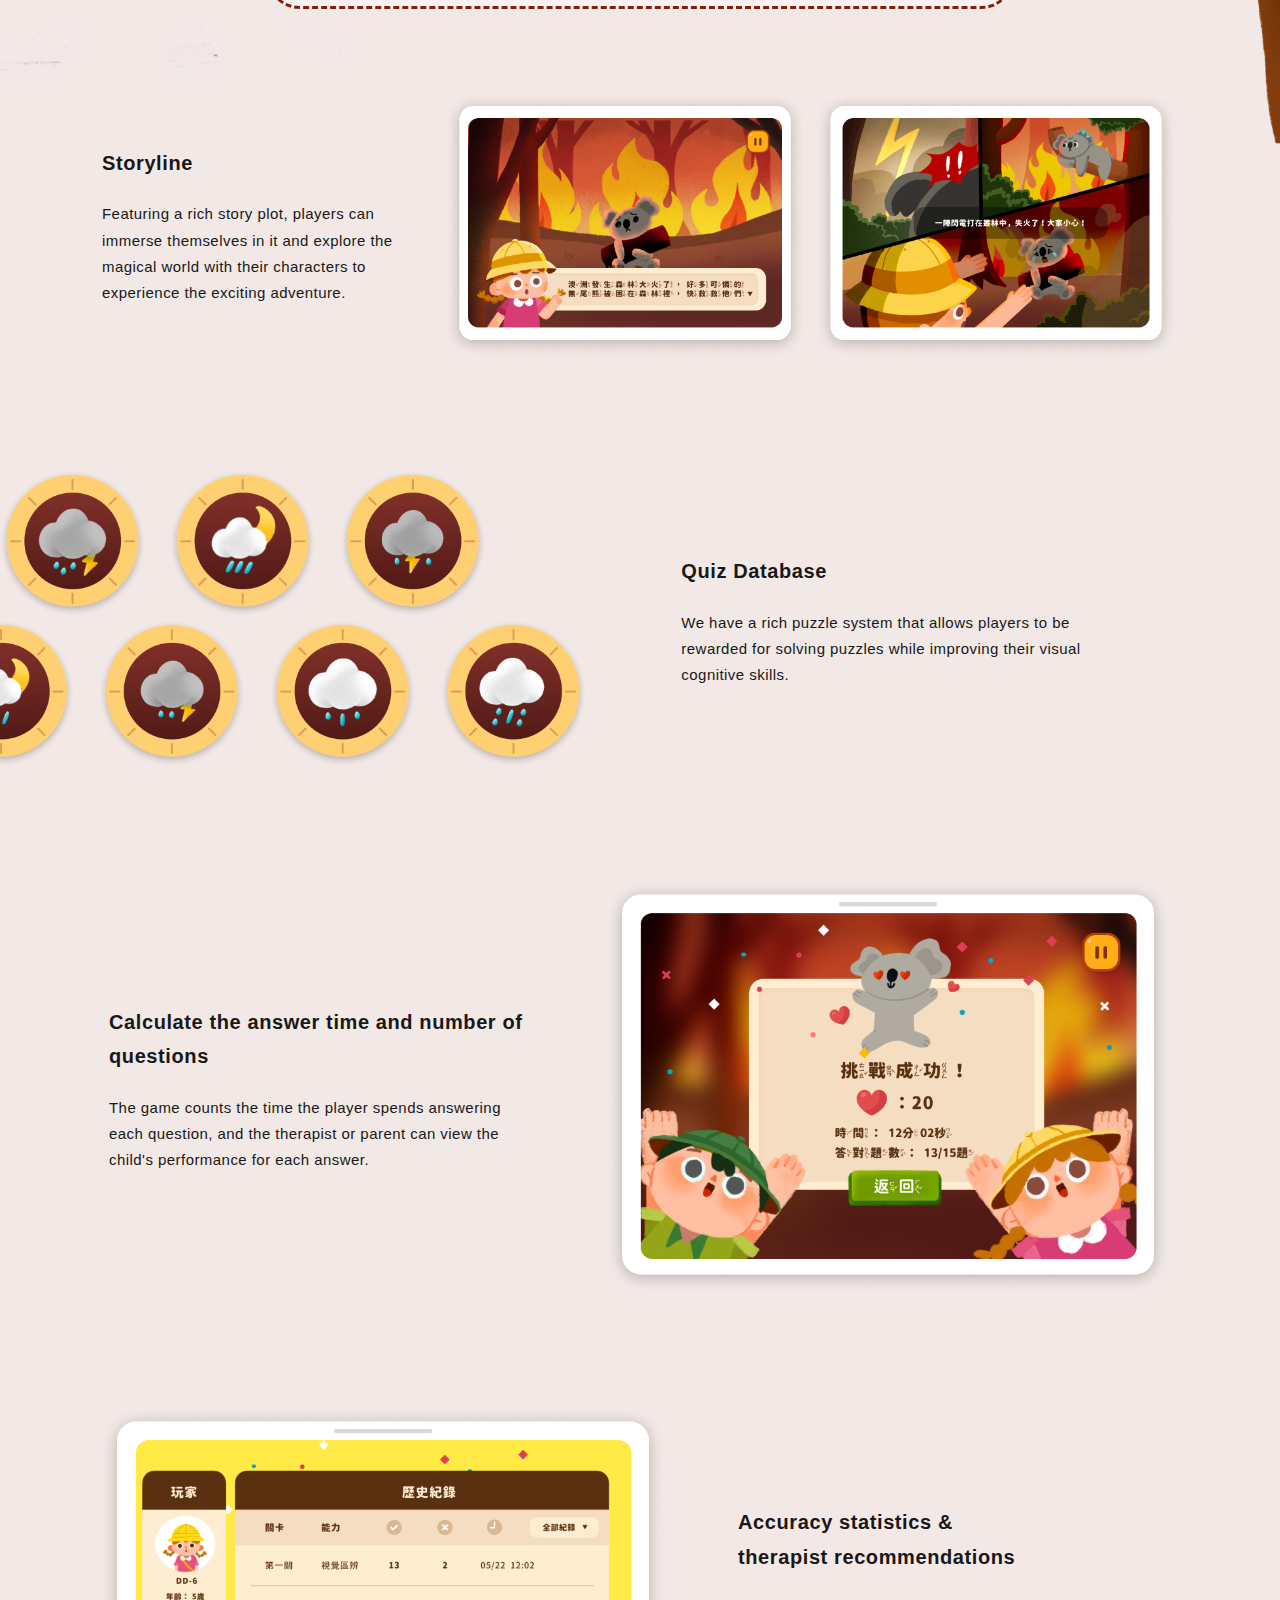
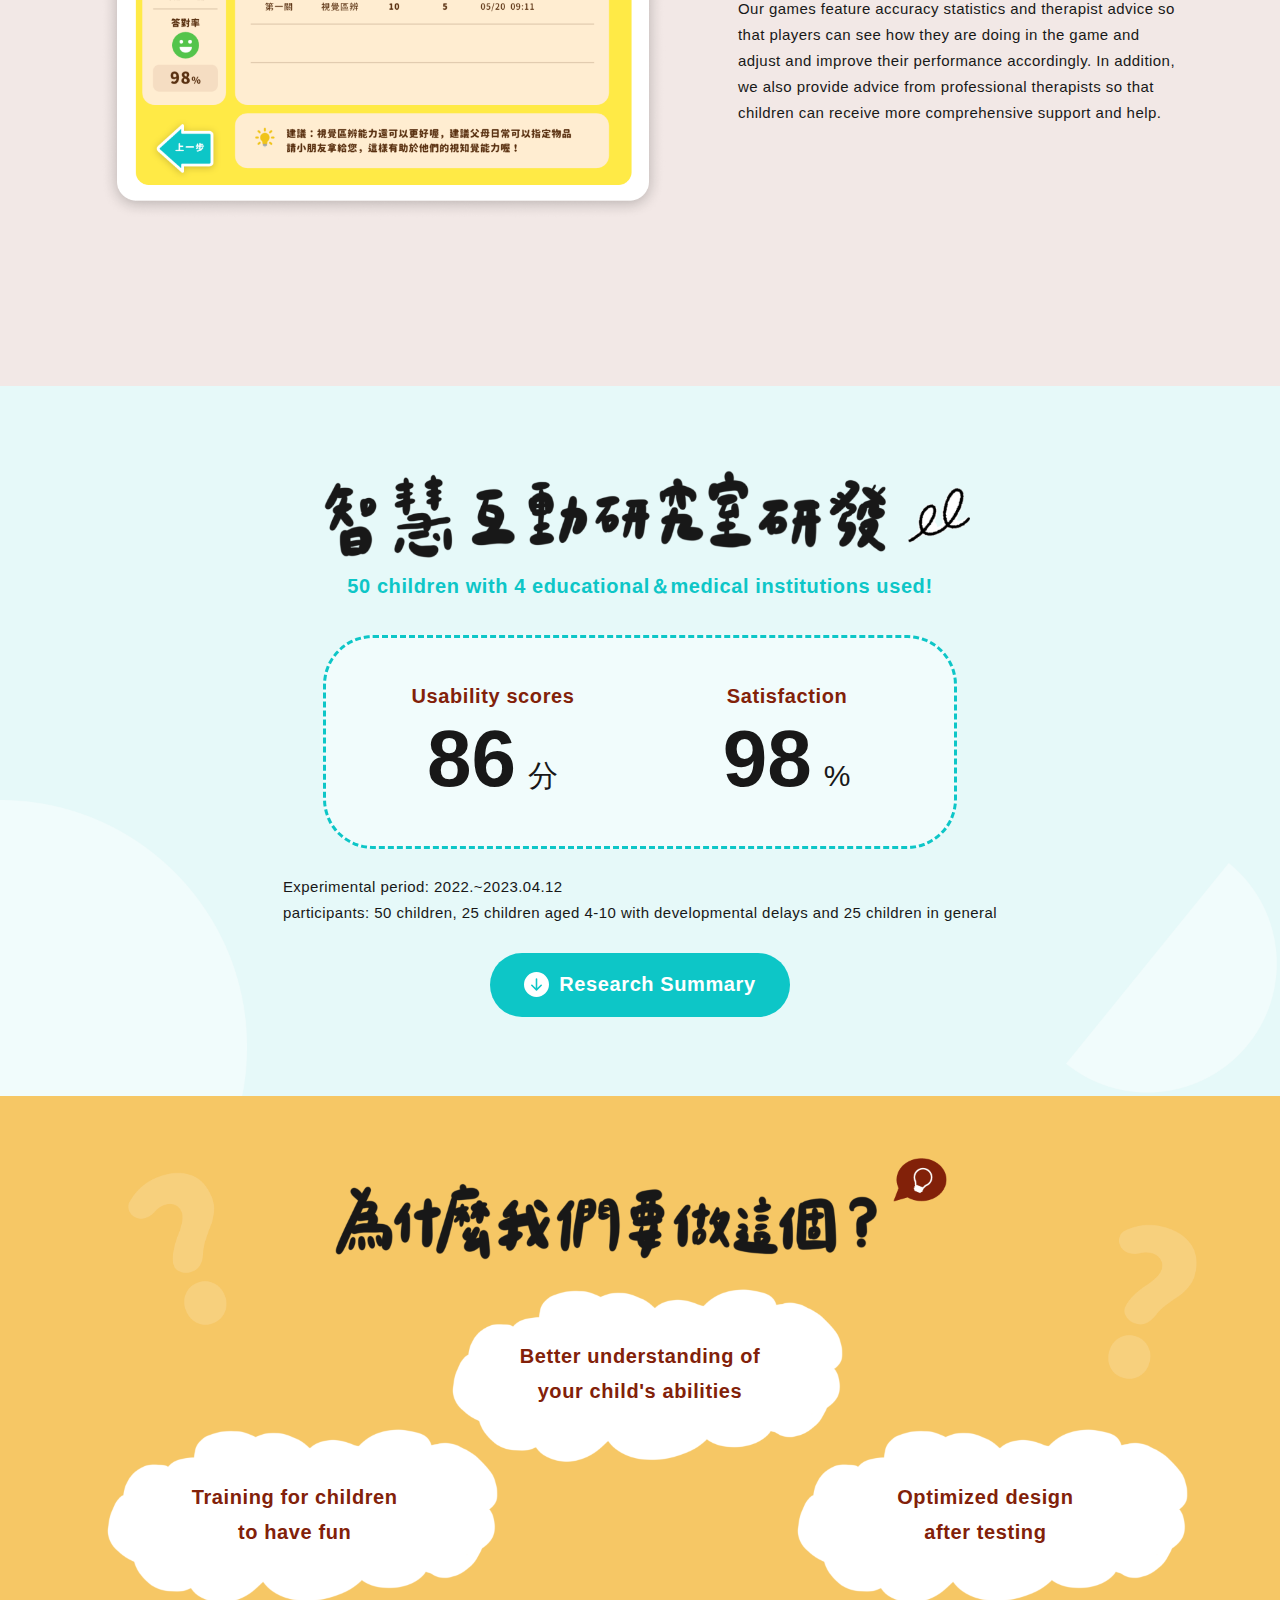
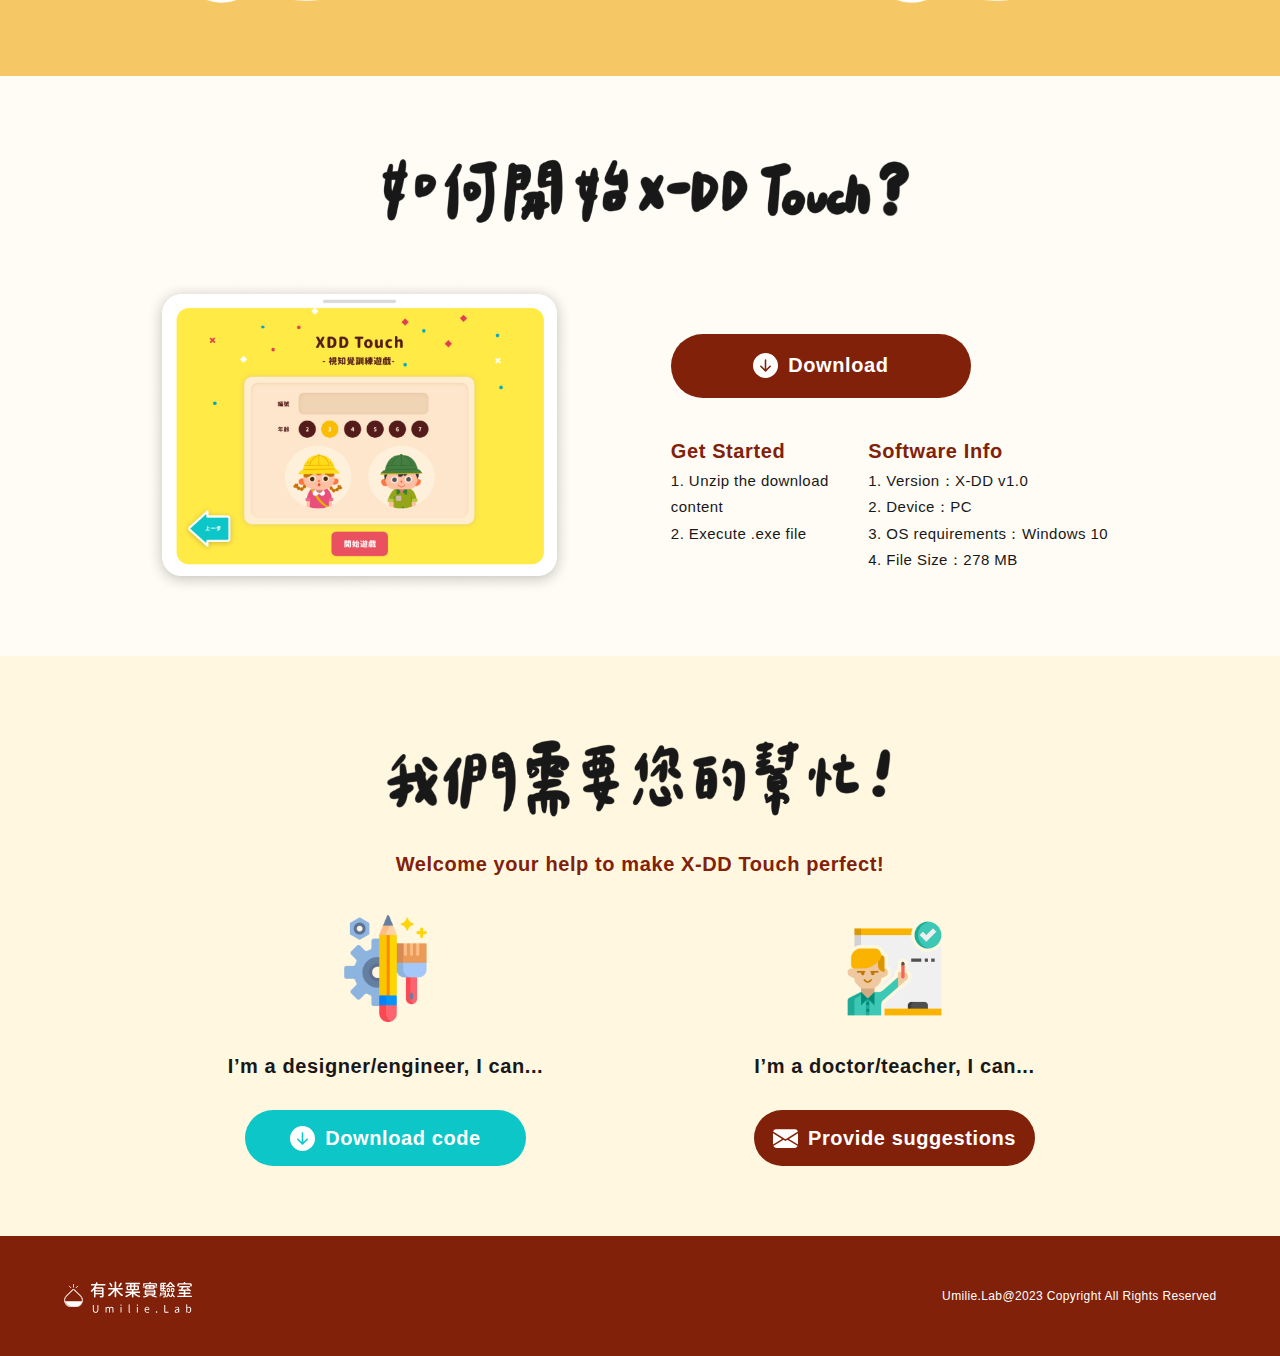
==== commit 8d42a73b: "make EN ver better" ====
--- a/EN.html
+++ b/EN.html
@@ -125,7 +125,7 @@
                         Quick and Easy
                     </h3>
                     <h5>
-                        <b>Gamification training</b> to improve interactivity and make it easy to use
+                        <b>Gamification training</b> to improve<br>interactivity and make it easy to use
                     </h5>
                 </div>
                 <div>
@@ -134,7 +134,7 @@
                         Visualization Data
                     </h3>
                     <h5>
-                        Visual data review to help therapists and parents <b>better understand their child's condition</b>
+                        Visual data review to help therapists and parents <b>better understand<br>their child's condition</b>
                     </h5>
                 </div>
                 <div>
@@ -230,7 +230,7 @@
                 <img src="img/section4-img5.png" width="566" heigh="404" alt="歷史紀錄">
             </div>
             <div>
-                <h3>Accuracy statistics &
+                <h3>Accuracy statistics &<br>
                     therapist recommendations</h3>
                 <h5>Our games feature accuracy statistics and therapist advice so that players can see how they are doing in the game and adjust and improve their performance accordingly. In addition, we also provide advice from professional therapists so that children can receive more comprehensive support and help.</h5>
             </div>
--- a/css/xdd-page.css
+++ b/css/xdd-page.css
@@ -60,7 +60,6 @@
     
         color: #181818;
         word-wrap:break-word;
-        word-break:break-all;
     
     }
     
@@ -159,7 +158,7 @@
         background: #FFF;
         box-shadow: 0px 4px 4px 0px rgba(0, 0, 0, 0.25);
         width: 129px;
-        height: 100vh;
+        height: 100%;
         z-index: 1;
         flex-direction: column;
     }
@@ -172,9 +171,9 @@
         text-decoration: none;
         display: block;
         text-align: left;
-        width: 108px;
+        width: 97px;
         color: #181818;
-        font-size: 15px;
+        font-size: 14px;
         font-style: normal;
         font-weight: 400;
         line-height: normal;
@@ -182,22 +181,22 @@
 
         padding-top: 8px;
         padding-bottom: 8px;
-        padding-left: 21px;
+        padding-left: 32px;
     }
     .mobile-language-content span{
         margin-top: 43px;
         display: block;
         text-align: left;
-        width: 108px;
+        width: 97px;
         color: rgba(0, 0, 0, 0.50);
-        font-size: 15px;
+        font-size: 14px;
         font-style: normal;
         font-weight: 400;
         line-height: normal;
         letter-spacing: 0.45px;
         padding-top: 8px;
         padding-bottom: 8px;
-        padding-left: 21px;
+        padding-left: 32px;
     }
     .mobile-language-content a:hover{
         background-color:#F7C765;
@@ -985,7 +984,6 @@
     
         color: #181818;
         word-wrap:break-word;
-        word-break:break-all;
     
     }
     
@@ -1306,7 +1304,7 @@
         align-items: center;
         justify-content: space-between;
         margin-top: 59px;
-        width: 816.66px;
+        width: 900px;
     }
     .section-3 .section-3-1 > div:nth-child(2) > div{
         display: flex;
@@ -1315,8 +1313,9 @@
         justify-content: center;
     }
     .section-3 .section-3-1 > div:nth-child(2) > div > h5{
-        width: 230.66px;
-        text-align: center;
+        width: 280px;
+        text-align: center;
+        word-wrap:break-word !important;
     }
     .section-3 .section-3-2{
         display: flex;
@@ -1648,6 +1647,9 @@
         flex-direction: column;
         align-items: flex-start;
     }
+    .DL-info{
+        width: 290px;
+    }
     .section-7 a{
         width: 300px;
         height: 64px;
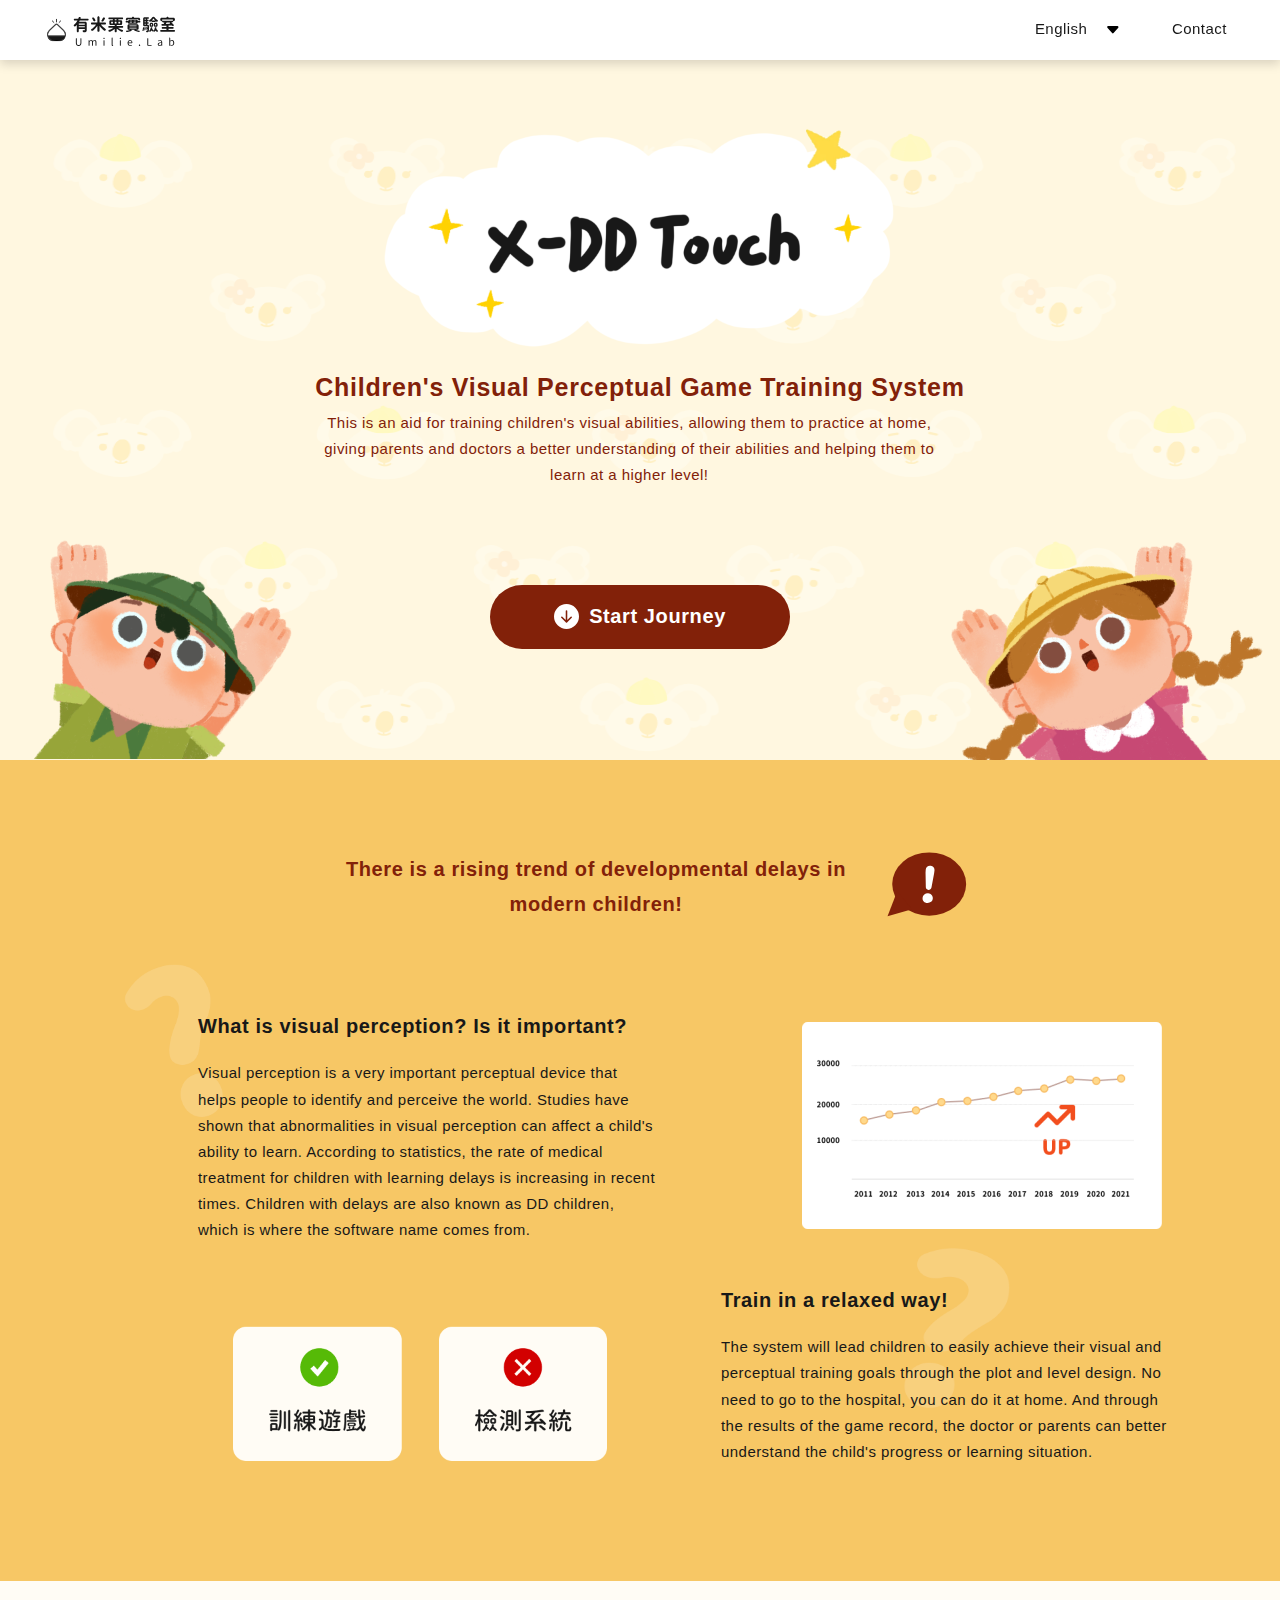
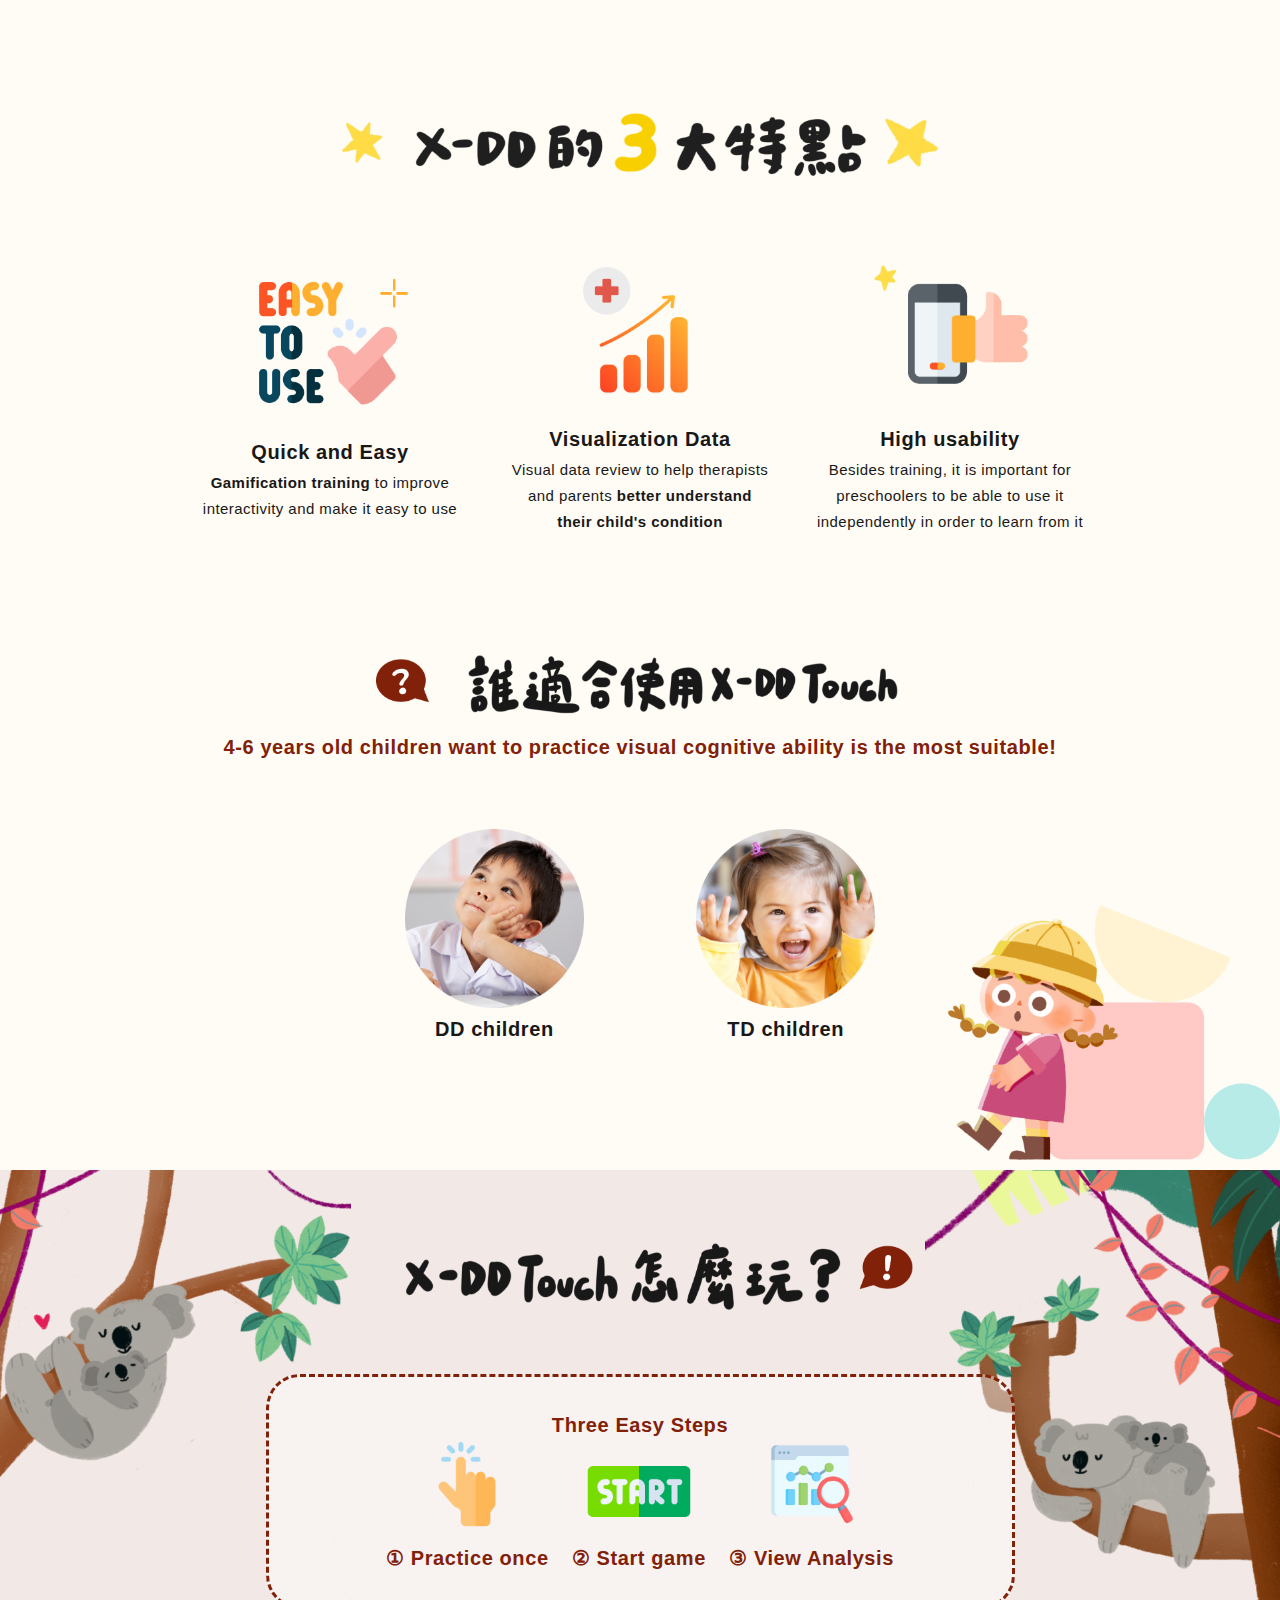
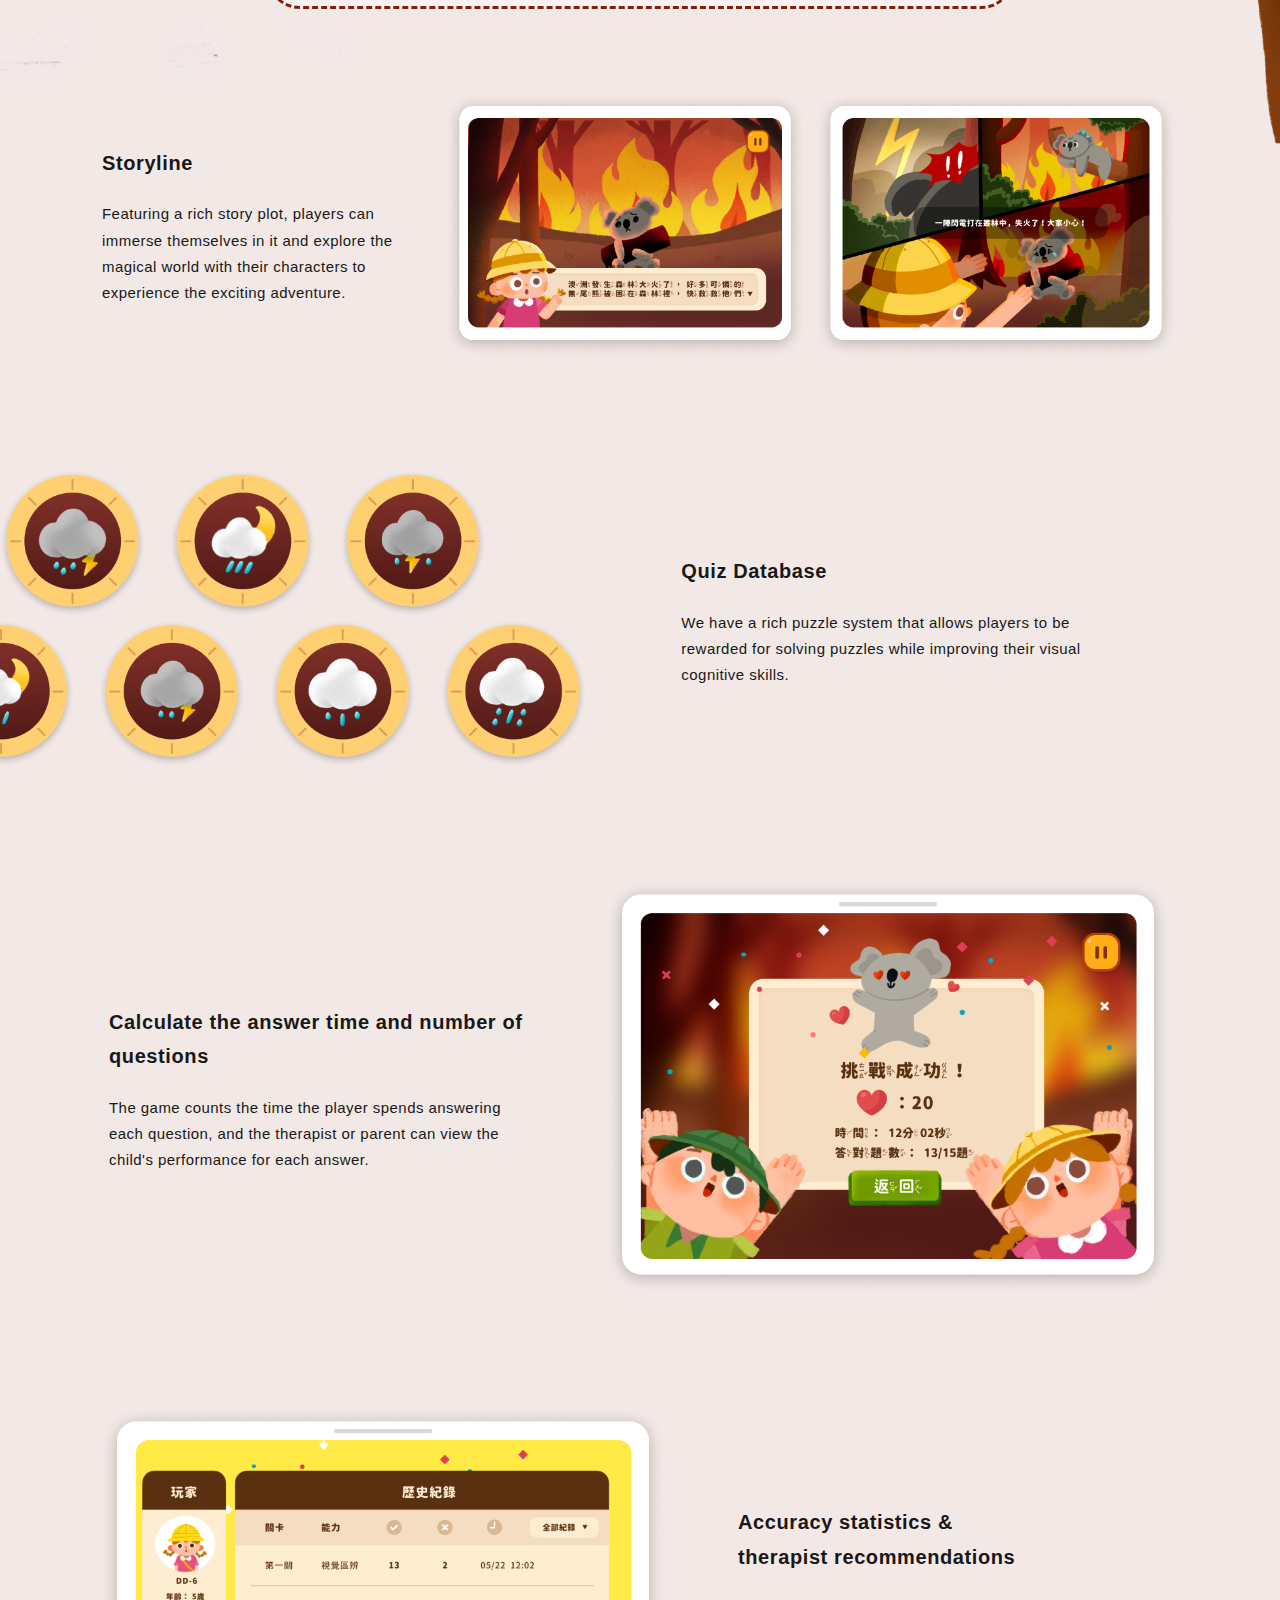
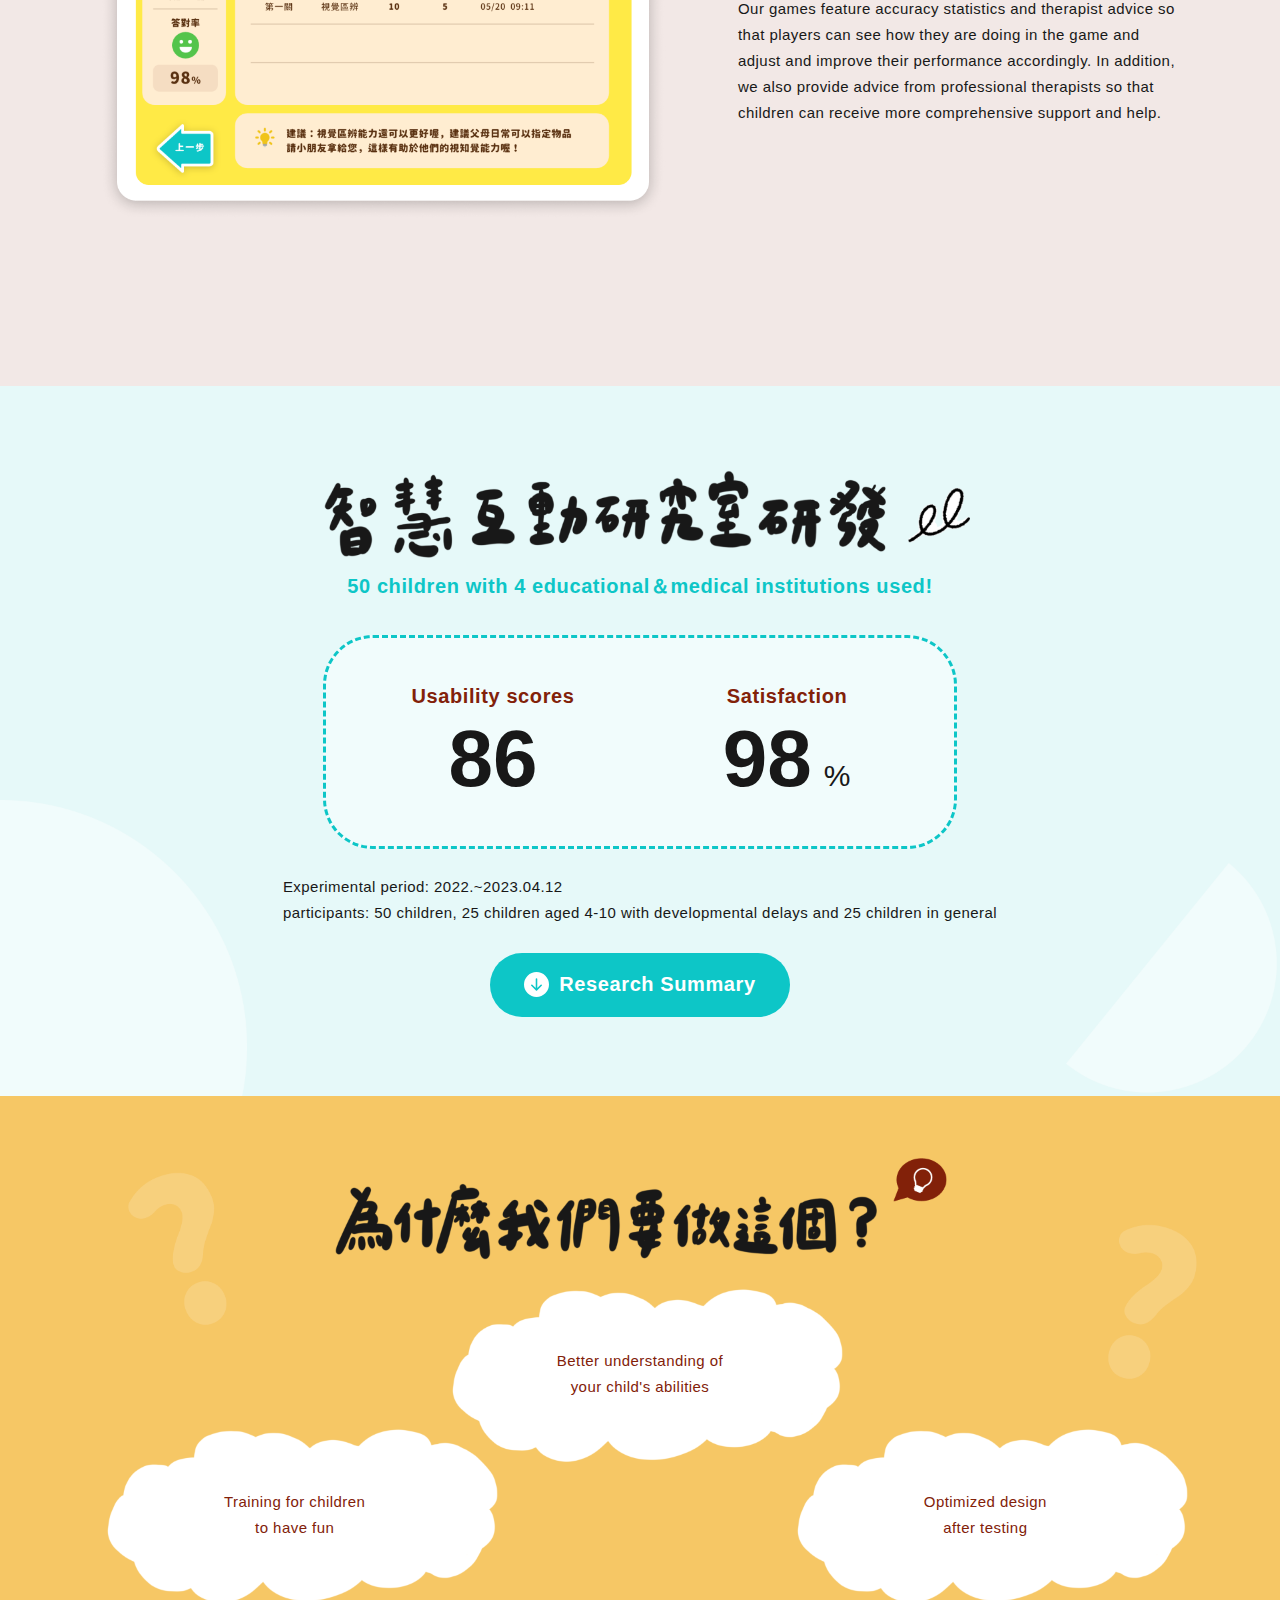
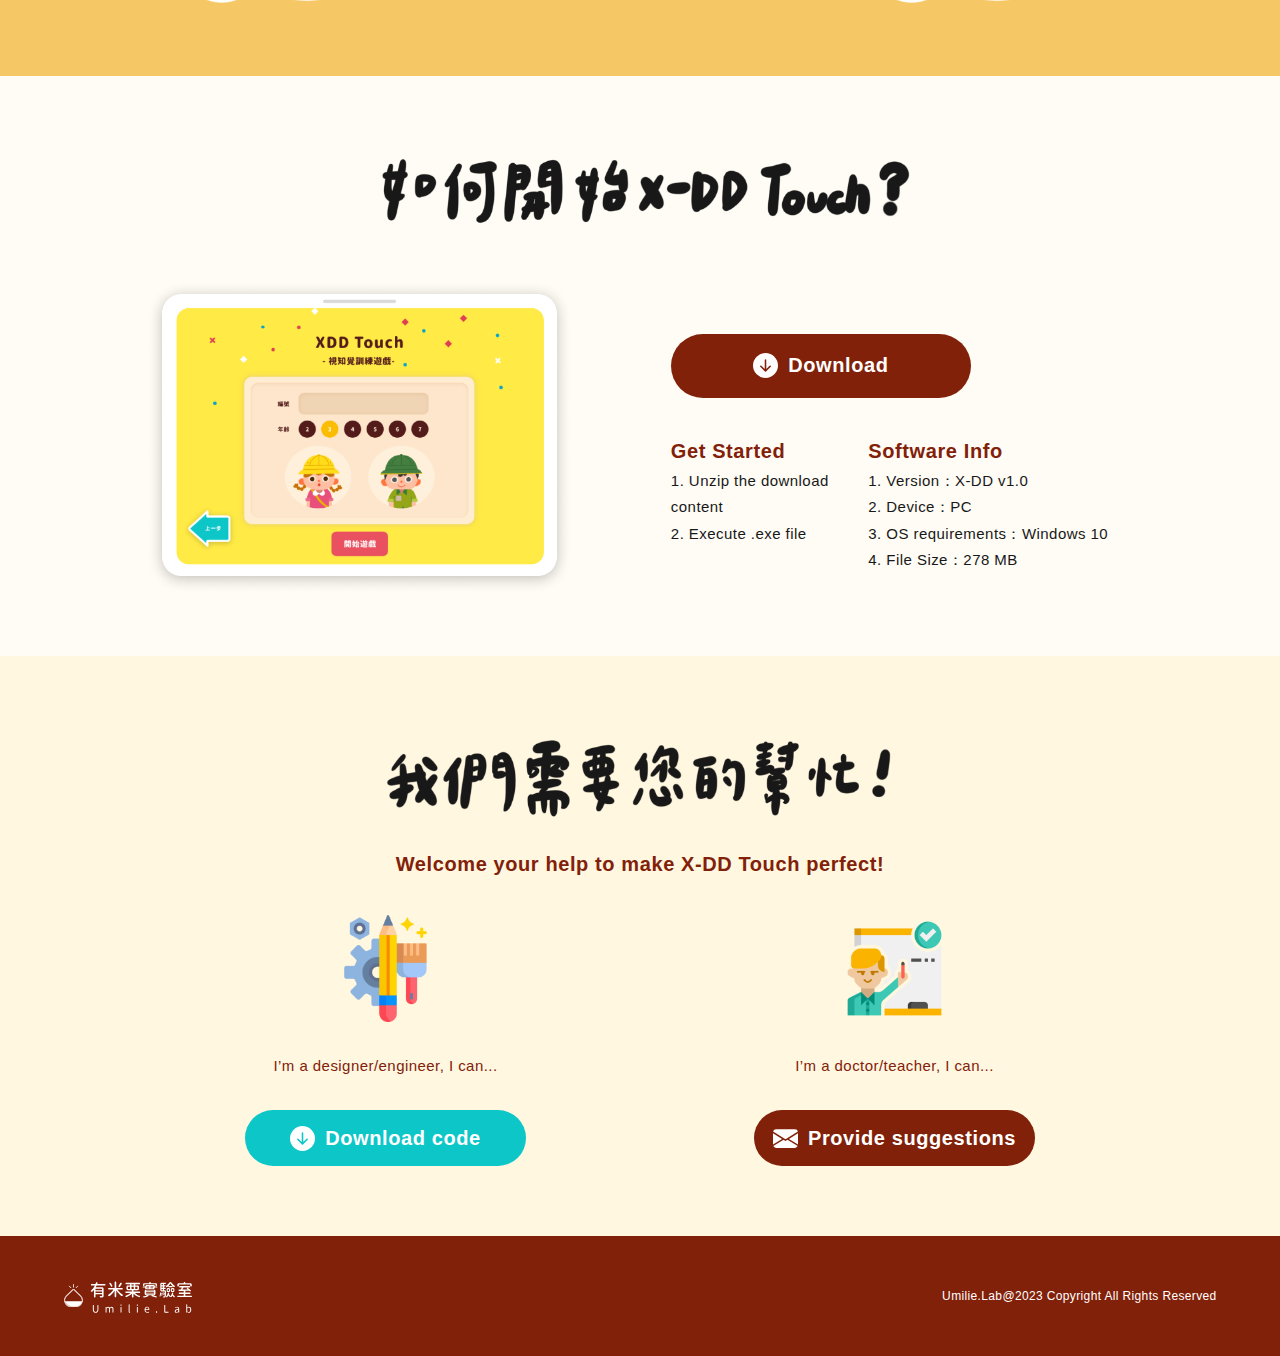
==== commit 2cd88b23: "fix" ====
--- a/EN.html
+++ b/EN.html
@@ -5,9 +5,31 @@
     <title>X-DD Touch｜兒童視知覺遊戲訓練系統</title>
     <meta name="viewport" content="width=device-width, initial-scale=1.0, maximum-scale=1.0,user-scalable=no">
     <link rel="preconnect" href="https://fonts.gstatic.com">
-    <link rel="stylesheet" href="css/xdd-page.css">
+    <link rel="stylesheet" href="css/xdd-page-EN.css">
     <script src="https://ajax.googleapis.com/ajax/libs/jquery/1.10.2/jquery.min.js"></script>
     <script src="https://ajax.googleapis.com/ajax/libs/jquery/1.10.2/jquery.js"></script>
+    <script type="text/javascript">
+        window.onload=function(){
+            const closeMenuBtn = document.getElementById("close-mobile-language-change");
+            const menuContent = document.getElementById("mobile-language-content");
+            const MenuBtn = document.getElementById("mobile-language-change");
+
+            MenuBtn.addEventListener("mouseover", (event) => {
+                menuContent.style.display="block";
+            });
+            MenuBtn.addEventListener("click", (event) => {
+                menuContent.style.display="block";
+            });
+
+            MenuBtn.addEventListener("mouseout", (event) => {
+                menuContent.style.display="none";
+            });
+
+            closeMenuBtn.addEventListener("click", (event) => {
+                menuContent.style.display="none";
+            });
+        }
+    </script>
 <body>
     <header>
         <div class="header-content">
@@ -15,16 +37,6 @@
                 <img src="img/mobile-menu.svg" width="32" heigh="32">
                 <div class="mobile-language-content" id="mobile-language-content">
                     <img src="img/mobile-menu-close.svg" width="32" heigh="32" id="close-mobile-language-change">
-                    <script type="text/javascript">
-                        const closeMenuBtn = document.getElementById("close-mobile-language-change");
-                        const menuContent = document.getElementById("mobile-language-content");
-                
-                        closeMenuBtn.addEventListener("click", (event) => {
-                            if(menuContent.style.display==="block"){
-                                menuContent.style.display="none";
-                            }
-                        });
-                    </script>
                     <div>
                         <span>Language</span>
                         <a href="index.html">繁體中文</a>
@@ -80,7 +92,7 @@
     <div class="section-2">
         <div>
             <div class="section-2-title">
-                <h2>There is a rising trend of developmental delays in modern children!！！</h2>
+                <h2>There is a rising trend of developmental delays in modern children!</h2>
                 <img src="img/icon-1.svg" width="58.76" heigh="54.53" alt="驚嘆號">
             </div>
             <div class="section-2-2">
@@ -96,7 +108,7 @@
             </div>
             <div class="section-2-3">
                 <div>
-                    <div>
+                    <div class="pc">
                         <img src="img/section2-img2.png" width="374" heigh="133.98" alt="訓練遊戲">
                     </div>
                     <div class="ques-mark2">
@@ -105,8 +117,8 @@
                             <h5>The system will lead children to easily achieve their visual and perceptual training goals through the plot and level design. No need to go to the hospital, you can do it at home. And through the results of the game record, the doctor or parents can better understand the child's progress or learning situation.</h5>
                         </div>
                     </div>
-                    <div>
-                        <img src="img/section2-img2.png" width="374" heigh="133.98" alt="訓練遊戲">
+                    <div class="mobile">
+                        <img src="img/section2-img2-EN.png" width="374" heigh="133.98" alt="訓練遊戲">
                     </div>
                 </div>
             </div>
@@ -246,7 +258,7 @@
                 <div>
                     <h2>Usability scores</h2>
                     <div>
-                        <span>86</span><span>分</span>
+                        <span>86</span>
                     </div>
                 </div>
                 <div>
@@ -272,14 +284,14 @@
             <img src="img/section6-title.png" width="613.43" heigh="111.66" alt="為什麼我們要做這個">
         </div>
         <div>
-            <h2>Better understanding of<br>your child's abilities</h2>
-        </div>
-        <div>
-            <div>
-                <h2>Training for children<br>to have fun</h2>
-            </div>
-            <div>
-                <h2>Optimized design<br>after testing</h2>
+            <h4>Better understanding of<br>your child's abilities</h4>
+        </div>
+        <div>
+            <div>
+                <h4>Training for children<br>to have fun</h4>
+            </div>
+            <div>
+                <h4>Optimized design<br>after testing</h4>
             </div>
         </div>
     </div>
@@ -330,14 +342,14 @@
         <div>
             <div>
                 <img src="img/section8-icon1.png" width="107" heigh="107" alt="工程師">
-                <h3>I’m a designer/engineer, I can...</h3>
+                <h4>I’m a designer/engineer, I can...</h4>
                 <a href="https://forms.gle/1AEMH9eUdV8MWcsTA" id="go-download-section"><svg xmlns="http://www.w3.org/2000/svg" width="16" height="16" fill="currentColor" class="bi bi-arrow-down-circle-fill" viewBox="0 0 16 16">
                     <path d="M16 8A8 8 0 1 1 0 8a8 8 0 0 1 16 0zM8.5 4.5a.5.5 0 0 0-1 0v5.793L5.354 8.146a.5.5 0 1 0-.708.708l3 3a.5.5 0 0 0 .708 0l3-3a.5.5 0 0 0-.708-.708L8.5 10.293V4.5z"/>
                     </svg>Download code</a>
             </div>
             <div>
                 <img src="img/section8-icon2.png" width="107" heigh="107" alt="醫師">
-                <h3>I’m a doctor/teacher, I can...</h3>
+                <h4>I’m a doctor/teacher, I can...</h4>
                 <a href="https://forms.gle/MRAn2YZ6ZwehTDP59" id="go-download-section"><svg xmlns="http://www.w3.org/2000/svg" width="16" height="16" fill="currentColor" class="bi bi-envelope-fill" viewBox="0 0 16 16">
                     <path d="M.05 3.555A2 2 0 0 1 2 2h12a2 2 0 0 1 1.95 1.555L8 8.414.05 3.555ZM0 4.697v7.104l5.803-3.558L0 4.697ZM6.761 8.83l-6.57 4.027A2 2 0 0 0 2 14h12a2 2 0 0 0 1.808-1.144l-6.57-4.027L8 9.586l-1.239-.757Zm3.436-.586L16 11.801V4.697l-5.803 3.546Z"/>
                     </svg>Provide suggestions</a>
--- a/css/xdd-page-EN.css
+++ b/css/xdd-page-EN.css
@@ -0,0 +1,1774 @@
+* {
+    margin         : 0;
+    padding        : 0;
+    list-style-type: none;
+    font-family    : 'Gen Jyuu GothicX', sans-serif;
+
+}
+/*phone*/
+@media screen and (max-width:1179px){
+    h1 {
+        font-weight: 900;
+        font-size: 16px;
+        line-height: 174%;
+        /* identical to box height, or 70px */
+        text-align: center;
+        letter-spacing: 0.03em;
+        color: #822109;
+    }
+    
+    h2 {
+        font-weight: 700;
+        font-size: 16px;
+        line-height: 174%;
+        /* or 63px */
+        text-align: center;
+        letter-spacing: 0.03em;
+        color: #822109;
+    }
+    
+    h3 {
+        font-weight: 700;
+        font-size: 16px;
+        line-height: 174%;
+        /* or 63px */
+        text-align: center;
+        letter-spacing: 0.03em;
+        color: #181818;
+    }
+    
+    h4 {
+        font-weight: 500;
+        font-size: 14px;
+        line-height: 174%;
+        /* or 42px */
+    
+        text-align: center;
+        letter-spacing: 0.03em;
+    
+        color: #822109;
+    }
+    
+    h5{
+        font-weight: 500;
+        font-size: 14px;
+        line-height: 174%;
+        /* or 42px */
+    
+        text-align: center;
+        letter-spacing: 0.03em;
+    
+        color: #181818;
+        word-wrap:break-word;
+    
+    }
+    
+    h6{
+        font-weight: 200;
+        font-size: 10px;
+        line-height: 174%;
+        /* or 42px */
+    
+        text-align: center;
+        letter-spacing: 0.03em;
+    
+        color: #FFF;
+    }
+    /* container */
+    
+    body {
+        width            : 100vw;
+        height           : 100vh;
+        background-repeat: no-repeat;
+        background-size: cover;
+    }
+    
+    html{
+        scroll-behavior: smooth;
+    }
+    
+    ::selection {
+        background: #F7C765;
+    }
+    /* able to click*/
+    #logo-area, #mobile-language-change{
+        cursor: pointer;
+    }
+    #language-change{
+        cursor: pointer;
+        display: flex;
+        flex-direction: row;
+        align-items: center;
+        border-bottom:1px solid transparent;
+    }
+    #contact-us{
+        cursor: pointer;
+        border-bottom:1px solid transparent;
+    }
+    #language-change:hover, #contact-us:hover{
+        border-bottom:1px solid #F6C765;
+    }
+    /* header */
+    header {
+        width : 100%;
+        height: 60px;
+        display: flex;
+        flex-direction: row;
+        align-items: center;
+        justify-content: center;
+        position: fixed;
+        top: 0px;
+        background: #FFFFFF;
+        box-shadow: 0px 4px 10px rgba(0, 0, 0, 0.15);
+    }
+    #mobile-language-change{
+        position: absolute;
+        left: 21px;
+        width: 32px;
+        height: 32px;
+        margin-top: 3px;
+    }
+    #mobile-language-change:hover .mobile-language-content{
+        display: block;
+    }
+    .header-content{
+        width: 92.8vw;
+        height: 41px;
+        display: flex;
+        flex-direction: row;
+        justify-content: center;
+    }
+    .header-control{
+        width: 199px;
+        height: 41px;
+        display: none;
+        flex-direction: row;
+        justify-content: space-between;
+        align-items: center;
+    }
+    .header-control a{
+        text-decoration: none;
+    }
+
+    .mobile-language-content{
+        display: none;
+        position: fixed;
+        top: 0%;
+        left: 0%;
+        background: #FFF;
+        box-shadow: 0px 4px 4px 0px rgba(0, 0, 0, 0.25);
+        width: 129px;
+        height: 100%;
+        z-index: 1;
+        flex-direction: column;
+    }
+    .mobile-language-content img{
+        visibility: hidden;
+        padding-left: 21px;
+        padding-top: 14px;
+    }
+    .mobile-language-content a{
+        text-decoration: none;
+        display: block;
+        text-align: left;
+        width: 97px;
+        color: #181818;
+        font-size: 14px;
+        font-style: normal;
+        font-weight: 400;
+        line-height: normal;
+        letter-spacing: 0.45px;
+
+        padding-top: 8px;
+        padding-bottom: 8px;
+        padding-left: 32px;
+    }
+    .mobile-language-content span{
+        margin-top: 43px;
+        display: block;
+        text-align: left;
+        width: 97px;
+        color: rgba(0, 0, 0, 0.50);
+        font-size: 14px;
+        font-style: normal;
+        font-weight: 400;
+        line-height: normal;
+        letter-spacing: 0.45px;
+        padding-top: 8px;
+        padding-bottom: 8px;
+        padding-left: 32px;
+    }
+    .mobile-language-content a:hover{
+        background-color:#F7C765;
+    }
+    
+    /*content*/
+    .section-title{
+        width: 100vw;
+        height: 562px;
+        background: #FFF7E0;
+        display: flex;
+        flex-direction: row;
+        align-items: bottom;
+        justify-content: center;
+        padding-top: 60px;
+        background-image: url(../img/title-bg-only.png);
+        background-position: center bottom;
+        background-size: 852px 452px;
+    }
+    .section-title > div{
+        width: 320px;
+        display: flex;
+        flex-direction: column;
+        align-items: center;
+        background-image: url(../img/title-bg-boy.png), url(../img/title-bg-girl.png);
+        background-repeat: no-repeat;
+        background-position: left bottom, right bottom;
+        background-size: 143px 106px, 159px 112px;
+    }
+    .section-title > div > div{
+        width: 256.43px;
+        height: 363px;
+        display: flex;
+        flex-direction: column;
+        align-items: center;
+        justify-content: center;
+        margin-top: 36px;
+    }
+    .section-title > div > div > div > img{
+        width: 256.43px;
+        height: 115px;
+    }
+    .section-title > div > div > div > h4{
+        margin-top: 12px;
+    }
+    .section-title > div > div > div > a{
+        width: 200px;
+        height: 32px;
+        background: #822109;
+        border-radius: 55px;
+        box-sizing: border-box;
+        border: none;
+        font-weight: 700;
+        font-size: 14px;
+        line-height: 174%;
+        /* or 63px */
+        text-align: center;
+        letter-spacing: 0.03em;
+        color: #FFF;
+        display: flex;
+        flex-direction: row;
+        align-items: center;
+        justify-content: center;
+        margin-top: 18px;
+        text-decoration: none;
+    }
+    .section-title > div > div > div > a:hover{
+        background: #AF4E36;
+    }
+    .section-title > div > div > div > a > svg{
+        width: 21px;
+        height: 21px;
+        margin-right: 10px;
+    }
+    
+    .section-2{
+        width: 100vw;
+        height: 1370px;
+        background: #F7C765;
+        display: flex;
+        flex-direction: column;
+        align-items: center;
+    }
+    .section-2 > div {
+        display: flex;
+        flex-direction: column;
+        align-items: center;
+        margin-top: 65px;
+    }
+    .section-2 .section-2-title{
+        width: 262px;
+        height: 69px;
+        display: flex;
+        flex-direction: row;
+        justify-content: center;
+        align-items: flex-start;
+    }
+    .section-2 .section-2-title h2{
+        margin-top: 17px;
+        width: 210px;
+    }
+    .section-2 .section-2-title img{
+        width: 30px;
+    }
+    .section-2 .section-2-2{
+        margin-top: 96px;
+        width: 320px;
+        height: 478px;
+        display: flex;
+        flex-direction: column;
+        align-items: center;
+        justify-content: center;
+    }
+    .section-2 .section-2-2 .ques-mark1{
+        width: 320px;
+        display: flex;
+        flex-direction: column;
+        align-items: center;
+        background-image: url(../img/section2-bg1.png);
+        background-repeat: no-repeat;
+        background-position: left top;
+        background-size: 57px 76px;
+    }
+    .section-2 .section-2-2 .ques-mark1 > div{
+        display: flex;
+        flex-direction: column;
+        align-items: center;
+        padding-top: 56.6px;
+        width: 237px;
+    }
+    .section-2 .section-2-2 .ques-mark1 > div h3,h5{
+        width: 237px;
+        text-align: left;
+    }
+    .section-2 .section-2-2 > div:nth-child(2){
+        display: flex;
+        flex-direction: row;
+        align-items: center;
+        padding-top: 48px;
+    }
+    .section-2 .section-2-2 > div:nth-child(2) img{
+        width: 236px;
+        height: 136px;
+    }
+
+    .section-2 .section-2-3{
+        width: 320px;
+        height: 281px;
+        display: flex;
+        flex-direction: column;
+        align-items: center;
+        margin-top:140px;
+    }
+    .section-2 .section-2-3 > div{
+        display: flex;
+        flex-direction: column;
+        align-items: center;
+        width: 320px;
+    }
+    .section-2 .section-2-3 > div > div:nth-child(1){
+        display: none;
+    }
+    .section-2 .section-2-3 .ques-mark2{
+        width: 320px;
+        display: flex;
+        flex-direction: column;
+        align-items: center;
+        background-image: url(../img/section2-bg2.png);
+        background-repeat: no-repeat;
+        background-position: right top;
+        background-size: 48px 76px;
+    }
+    .section-2 .section-2-3 .ques-mark2 > div{
+        width: 237px;
+    }
+    .section-2 .section-2-3 .ques-mark2 > div h3,h5{
+        width: 237px;
+        text-align: center;
+    }
+    .section-2 h5{
+        margin-top: 17px;
+    }
+    .section-2 .section-2-3 > div > div:nth-child(3){
+        margin-top: 29px;
+    }
+    .section-2 .section-2-3 > div > div:nth-child(3) img{
+        width: 237px;
+    }
+    
+    .section-3{
+        width: 100vw;
+        height: 1820px;
+        display: flex;
+        flex-direction: column;
+        align-items: center;
+        background: #FFFCF5;
+        background-image: url(../img/section3-bg1.png);
+        background-repeat: no-repeat;
+        background-position: right bottom;
+        background-size: 160px 127px;
+    }
+    .section-3 .section-3-1{
+        margin-top: 69px;
+        display: flex;
+        flex-direction: column;
+        align-items: center;
+    }
+    .section-3 .section-3-1 .title img:nth-child(1){
+        display: none;
+    }
+    .section-3 .section-3-1 > div:nth-child(2){
+        display: flex;
+        flex-direction: column;
+        align-items: center;
+        justify-content: space-between;
+        margin-top: 59px;
+        width: 237px;
+        height: 800px;
+    }
+    .section-3 .section-3-1 > div:nth-child(2) > div{
+        width: 237px;
+        height: 200px;
+        display: flex;
+        flex-direction: column;
+        align-items: center;
+        justify-content: center;
+    }
+    .section-3 .section-3-1 > div:nth-child(2) > div > img{
+        width: 150px;
+    }
+    .section-3 .section-3-1 > div:nth-child(2) > div > h5{
+        width: 169px;
+        text-align: center;
+    }
+    .section-3 .section-3-2{
+        display: flex;
+        flex-direction: column;
+        align-items: center;
+        margin-top: 72px;
+    }
+    .section-3 .section-3-2 h2{
+        width: 237px;
+    }
+    .section-3 .section-3-2 .title img:nth-child(1){
+        display: none;
+    }
+    .section-3 .section-3-2 > div:nth-child(3){
+        display: flex;
+        flex-direction: column;
+        align-items: center;
+        justify-content: space-between;
+        width: 135px;
+        height: 366px;;
+        margin-top: 46px;
+    }
+    .section-3 .section-3-2 > div:nth-child(3) img{
+        width: 135px;
+    }
+    .section-3 .section-3-2 > div:nth-child(2) > div{
+        display: flex;
+        flex-direction: column;
+        align-items: center;
+    }
+    
+    .section-4{
+        width: 100vw;
+        height: 2820px;
+        display: flex;
+        flex-direction: column;
+        align-items: center;
+        background: rgba(130, 33, 9, 0.1);
+        background-image: url(../img/section4-bg1.png), url(../img/section4-bg2.png);
+        background-repeat: no-repeat;
+        background-position: left top, right top;
+        background-size: 127px 176px, 130px 190px;
+    }
+    .section-4 .title{
+        margin-top: 81px;
+    }
+    .section-4 .title img:nth-child(1){
+        display: none;
+    }
+    .section-4 > div:nth-child(2){
+        margin-top: 40px;
+        display: flex;
+        flex-direction: column;
+        align-items: center;
+        width: 237px;
+        height: 422px;
+        background: rgba(255, 255, 255, 0.44);
+        mix-blend-mode: normal;
+        border: 3px dashed #822109;
+        border-radius: 10px;
+    }
+    .section-4 > div:nth-child(2) > h2{
+        font-size: 16px;
+        margin-top: 27px;
+    }
+    .section-4 > div:nth-child(2) > div{
+        margin-top: 11px;
+        display: flex;
+        flex-direction: column;
+        align-items: center;
+        justify-content: space-between;
+        width: 140px;
+        height: 303px;
+    }
+    .section-4 > div:nth-child(2) > div > div{
+        display: flex;
+        flex-direction: column;
+        align-items: center;
+        height: 87px;
+    }
+    .section-4 > div:nth-child(2) > div > div img{
+        width:95px;
+    }
+    /*故事劇情*/
+    .section-4 > div:nth-child(3){
+        display: flex;
+        flex-direction: column;
+        align-items: center;
+        width: 238px;
+        margin-top: 73px;
+    }
+    .section-4 > div:nth-child(3) img{
+        width: 238px;
+    }
+    .section-4 > div:nth-child(3) > div:nth-child(1){
+        display: flex;
+        flex-direction: column;
+        justify-content: space-between;
+        height: 346px;
+    }
+    .section-4 > div:nth-child(3) .pc{
+        display: none;
+    }
+    .section-4 > div:nth-child(3) > div:nth-child(2){
+        margin-top: 24px;
+        width: 238px;
+    }
+    .section-4 > div:nth-child(3) > div:nth-child(2) > h3,h5{
+        text-align: left;
+    }
+    .section-4 > div:nth-child(3) > div:nth-child(2) > h5{
+        margin-top: 8px;
+    }
+    /*題庫系統*/
+    .section-4 > div:nth-child(4){
+        display: flex;
+        flex-direction: column;
+        align-items: center;
+        width: 100vw;
+        margin-top:96px;
+    }
+    .section-4 > div:nth-child(4) > div:nth-child(1){
+        width: 320px;
+    }
+    .section-4 > div:nth-child(4) > div:nth-child(1) img{
+        max-width:100%;
+        height: auto;
+    }
+    .section-4 > div:nth-child(4) > div:nth-child(1) .pc{
+        display: none;
+    }
+    .section-4 > div:nth-child(4) > div:nth-child(2){
+        margin-top: 24px;
+        width: 237px;
+    }
+    .section-4 > div:nth-child(4) > div:nth-child(2) > h3, h5{
+        text-align: left;
+    }
+    .section-4 > div:nth-child(4) > div:nth-child(2) > h5{
+        margin-top: 8px;
+        width: 238px;
+    }
+    /*答題時間...*/
+    .section-4 > div:nth-child(5){
+        display: flex;
+        flex-direction: column;
+        align-items: center;
+        justify-content: space-between;
+        width: 238px;
+        margin-top:96px;
+    }
+    .section-4 > div:nth-child(5) img{
+        width: 238px;
+    }
+    .section-4 > div:nth-child(5) .pc{
+        display: none;
+    }
+    .section-4 > div:nth-child(5) > div:nth-child(2) > h3, h5{
+        text-align: left;
+    }
+    .section-4 > div:nth-child(5) > div:nth-child(2) > h5{
+        margin-top: 8px;
+        width: 238px;
+    }
+    /*正確率統計...*/
+    .section-4 > div:nth-child(6){
+        display: flex;
+        flex-direction: column;
+        align-items: center;
+        width: 320px;
+        margin-top:96px;
+    }
+    .section-4 > div:nth-child(6) img{
+        width: 236px;
+    }
+    .section-4 > div:nth-child(6) > div:nth-child(2) > h3, h5{
+        text-align: left;
+    }
+    .section-4 > div:nth-child(6) > div:nth-child(2) > h5{
+        margin-top: 8px;
+        width: 238px;
+    }
+
+    /*智慧互動設計...*/
+    .section-5{
+        width: 100vw;
+        height: 759px;
+        display: flex;
+        flex-direction: column;
+        align-items: center;
+        justify-content: center;
+        background: rgba(13, 198, 199, 0.1);
+        background-image: url(../img/section5-bg2.png), url(../img/section5-bg1.png);
+        background-repeat: no-repeat;
+        background-position: left bottom, right bottom;
+        background-size: 313.33px 338px, 214px 233.33px;
+    }
+    .section-5 .title img{
+        width: 277px;
+    }
+    .section-5 h3{
+        width: 191px;
+        color: #0DC6C7;
+    }
+    .section-5 > div:nth-child(3){
+        box-sizing: border-box;
+        background: rgba(255, 255, 255, 0.44);
+        border: 3px dashed #0DC6C7;
+        border-radius: 10px;
+        width: 237px;
+        height: 242px;
+        margin-top: 32px;
+        display: flex;
+        flex-direction: row;
+        align-items: center;
+        justify-content: center;
+    }
+    .section-5 > div:nth-child(3) > div{
+        display: flex;
+        flex-direction: column;
+        align-items: center;
+        justify-content: space-between;
+        height: 181px;
+    }
+    .section-5 > div:nth-child(3) > div > div{
+        display: flex;
+        flex-direction: column;
+        align-items: center;
+        width: 150px;
+        height: 77px;
+    }
+    .section-5 > div:nth-child(3) > div > div span:nth-child(1){
+        font-weight: 700;
+        font-size: 40px;
+        color: #181818;
+    }
+    .section-5 > div:nth-child(3) > div > div span:nth-child(2){
+        font-weight: 500;
+        font-size: 16px;
+        /* identical to box height, or 112px */
+        letter-spacing: 0.03em;
+        color: #181818;
+        margin-left: 4px;
+    }
+    .section-5 > div:nth-child(4){
+        margin-top: 24px;
+    }
+    .section-5 a{
+        width: 200px;
+        height: 32px;
+        background:#0DC6C7;
+        border-radius: 55px;
+        box-sizing: border-box;
+        border: none;
+        font-weight: 700;
+        font-size: 14px;
+        line-height: 174%;
+        /* or 63px */
+        text-align: center;
+        letter-spacing: 0.03em;
+        color: #FFF;
+        display: flex;
+        flex-direction: row;
+        align-items: center;
+        justify-content: center;
+        margin-top: 24px;
+        text-decoration: none;
+    }
+    .section-5 a:hover{
+        background: #78E3E3;
+    }
+    .section-5 a > svg{
+        width: 21px;
+        height: 21px;
+        margin-right: 5px;
+    }
+    /*為何要做這個*/
+    .section-6{
+        width: 100vw;
+        height: 550px;
+        display: flex;
+        flex-direction: column;
+        align-items: center;
+        justify-content: center;
+        background: #F6C765;
+       /*background-image: url(../img/section6-bg1-mobile.png);
+        background-repeat: no-repeat;
+        background-position: left top;
+        background-size: 99px 193px;*/
+    }
+    .section-6 .title img{
+        width: 246px;
+    }
+    .section-6 > div:nth-child(2){
+        width: 247px;
+        background-image: url(../img/section6-img1.png);
+        background-repeat: no-repeat;
+        background-position: center center;
+        background-size: 247px 119px;
+        height: 119px;
+        display: flex;
+        flex-direction: row;
+        align-items: center;
+        justify-content: center;
+        margin-top: 24px;
+    
+    }
+    .section-6 > div:nth-child(3){
+        width: 320px;
+        height: 254px;
+        display: flex;
+        flex-direction: column;
+        align-items: center;
+        justify-content: space-between;
+        margin-top: 16px;
+    }
+    .section-6 > div:nth-child(3) > div{
+        width: 247px;
+        background-image: url(../img/section6-img1.png);
+        background-repeat: no-repeat;
+        background-position: center center;
+        background-size: 247px 119px;
+        height: 119px;
+        display: flex;
+        flex-direction: row;
+        align-items: center;
+        justify-content: center;
+    }
+    /*download*/
+    .section-7{
+        width: 100vw;
+        height: 700px;
+        display: flex;
+        flex-direction: column;
+        align-items: center;
+        justify-content: center;
+        background: #FFFCF5;
+    }
+    .section-7 .title img{
+        width: 258px;
+    }
+    .section-7 > div:nth-child(2){
+        display: flex;
+        flex-direction: column;
+        align-items: center;
+        margin-top: 23px;
+    }
+    .section-7 > div:nth-child(2) img{
+        width: 251px;
+    }
+    .section-7 > div:nth-child(2) > div:nth-child(2){
+        display: flex;
+        flex-direction: column;
+        align-items: center;
+    }
+    .section-7 > div:nth-child(2) > div:nth-child(2) > div:nth-child(1){
+        display: flex;
+        flex-direction: column;
+        align-items: center;
+        height: 60px;
+    }
+    .section-7 > div:nth-child(2) > div:nth-child(2) > div:nth-child(2){
+        margin-top: 30px;
+        display: flex;
+        flex-direction: column;
+        align-items: flex-start;
+        width: 237px;
+        height: 223px;
+        justify-content: space-between;
+    }
+    .section-7 > div:nth-child(2) > div:nth-child(2) > div:nth-child(2) > div{
+        display: flex;
+        flex-direction: column;
+        align-items: flex-start;
+    }
+    .section-7 > div:nth-child(2) > div:nth-child(2) > div:nth-child(2) .DL-des{
+        height: 76px;
+    }
+    .section-7 > div:nth-child(2) > div:nth-child(2) > div:nth-child(2) .DL-info{
+        height: 124px;
+    }
+    .section-7 a{
+        width: 200px;
+        height: 32px;
+        background:#822109;
+        border-radius: 55px;
+        box-sizing: border-box;
+        border: none;
+        font-weight: 700;
+        font-size: 14px;
+        line-height: 174%;
+        /* or 63px */
+        text-align: center;
+        letter-spacing: 0.03em;
+        color: #FFF;
+        display: flex;
+        flex-direction: row;
+        align-items: center;
+        justify-content: center;
+        margin-top: 27px;
+        text-decoration: none;
+    }
+    .section-7 a:hover{
+        background: #AF4E36;
+    }
+    .section-7 a > svg{
+        width: 20px;
+        height: 20px;
+        margin-right: 5px;
+    }
+    /*need ur help*/
+    .section-8{
+        width: 100vw;
+        height: 700px;
+        display: flex;
+        flex-direction: column;
+        align-items: center;
+        justify-content: center;
+        background: #FFF7E0;
+    }
+    .section-8 .title img{
+        width: 260px;
+    }
+    .section-8 > h2{
+        width: 237px;
+        margin-top: 14px;
+    }
+    .section-8 > div:nth-child(3){
+        display: flex;
+        flex-direction: column;
+        align-content: center;
+        justify-content: space-between;
+        width: 237px;
+        height: 387px;
+        margin-top: 53px;
+    }
+    .section-8 > div:nth-child(3) img{
+        width: 93px;
+    }
+    .section-8 > div:nth-child(3) h4{
+        color: #181818;
+    }
+    .section-8 > div:nth-child(3) > div{
+        width: 222px;
+        display: flex;
+        align-items: center;
+        flex-direction: column;
+        height: 180px;
+        justify-content: space-between;
+    }
+    .section-8 a{
+        width: 200px;
+        height: 32px;
+        border-radius: 55px;
+        box-sizing: border-box;
+        border: none;
+        font-weight: 700;
+        font-size: 14px;
+        /* or 63px */
+        text-align: center;
+        letter-spacing: 0.03em;
+        color: #FFF;
+        display: flex;
+        flex-direction: row;
+        align-items: center;
+        justify-content: center;
+        text-decoration: none;
+    }
+    .section-8 > div:nth-child(3) > div:nth-child(1) > a{
+        background: #0DC6C7;
+    }
+    .section-8 > div:nth-child(3) > div:nth-child(1) > a:hover{
+        background: #78E3E3;
+    }
+    .section-8 > div:nth-child(3) > div:nth-child(2) > a{
+        background: #822109;
+    }
+    .section-8 > div:nth-child(3) > div:nth-child(2) > a:hover{
+        background: #AF4E36;
+    }
+    .section-8 a > svg{
+        width: 20px;
+        height: 20px;
+        margin-right: 5px;
+    }
+    /*footer*/
+    .footer{
+        width: 100vw;
+        height: 150px;
+        background: #822109;
+        display: flex;
+        flex-direction: row;
+        align-items: center;
+        justify-content: center;
+    }
+    .footer > div{
+        display: flex;
+        flex-direction: column;
+        justify-content: space-between;
+        align-items: center;
+        width: 45.93vw;
+        height: 77px;
+    }
+    .footer h6{
+        margin-top: 12px;
+    }
+}
+/*PC*/
+@media screen and (min-width:1080px){
+    h1 {
+        font-weight: 900;
+        font-size: 25px;
+        line-height: 174%;
+        /* identical to box height, or 70px */
+        text-align: center;
+        letter-spacing: 0.03em;
+        color: #822109;
+    }
+    
+    h2 {
+        font-weight: 700;
+        font-size: 20px;
+        line-height: 174%;
+        /* or 63px */
+        text-align: center;
+        letter-spacing: 0.03em;
+        color: #822109;
+    }
+    
+    h3 {
+        font-weight: 700;
+        font-size: 20px;
+        line-height: 174%;
+        /* or 63px */
+        text-align: center;
+        letter-spacing: 0.03em;
+        color: #181818;
+    }
+    
+    h4 {
+        font-weight: 500;
+        font-size: 15px;
+        line-height: 174%;
+        /* or 42px */
+    
+        text-align: center;
+        letter-spacing: 0.03em;
+    
+        color: #822109;
+    }
+    
+    h5{
+        font-weight: 500;
+        font-size: 15px;
+        line-height: 174%;
+        /* or 42px */
+    
+        text-align: center;
+        letter-spacing: 0.03em;
+    
+        color: #181818;
+        word-wrap:break-word;
+    
+    }
+    
+    h6{
+        font-weight: 500;
+        font-size: 12px;
+        line-height: 174%;
+        /* or 42px */
+    
+        text-align: center;
+        letter-spacing: 0.03em;
+    
+        color: #FFF;
+    }
+    /* container */
+    
+    body {
+        width            : 100vw;
+        height           : 100vh;
+        background-repeat: no-repeat;
+        background-size: cover;
+    }
+    
+    html{
+        scroll-behavior: smooth;
+    }
+
+    .mobile{
+        display: none;
+    }
+    
+    ::selection {
+        background: #F7C765;
+    }
+    /* able to click*/
+    #logo-area{
+        cursor: pointer;
+    }
+    #language-change{
+        /*visibility: hidden;*/
+        cursor: pointer;
+        display: flex;
+        flex-direction: row;
+        align-items: center;
+        border-bottom:1px solid transparent;
+    }
+    #contact-us{
+        cursor: pointer;
+        border-bottom:1px solid transparent;
+    }
+    #language-change:hover, #contact-us:hover{
+        border-bottom:1px solid #F6C765;
+    }
+    .language-change-drop:hover .language-content{
+        display: block;
+    }
+    /* header */
+    header {
+        width : 100vw;
+        height: 60px;
+        display: flex;
+        flex-direction: row;
+        align-items: center;
+        justify-content: center;
+        position: fixed;
+        top: 0px;
+        background: #FFFFFF;
+        box-shadow: 0px 4px 10px rgba(0, 0, 0, 0.15);
+    }
+    .header-content{
+        width: 92.8vw;
+        height: 41px;
+        display: flex;
+        flex-direction: row;
+        justify-content: space-between;
+    }
+    .header-control{
+        width: 199px;
+        height: 41px;
+        display: flex;
+        flex-direction: row;
+        justify-content: space-between;
+        align-items: center;
+    }
+    .header-control > div:nth-child(1){
+        width: 86px;
+    }
+    .header-control > div:nth-child(2){
+        width: 62px;
+    }
+    .header-control a{
+        text-decoration: none;
+    }
+
+    .language-content{
+        display: none;
+        position: absolute;
+        border-radius: 5px;
+        background: #FFF;
+        box-shadow: 0px 4px 4px 0px rgba(0, 0, 0, 0.25);
+        width: 111px;
+        z-index: 1;
+        padding-top: 18px;
+        padding-bottom: 18px;
+    }
+    .language-content a{
+        text-decoration: none;
+        display: block;
+        text-align: center;
+        width: 111px;
+        color: #181818;
+        font-size: 15px;
+        font-style: normal;
+        font-weight: 400;
+        line-height: normal;
+        letter-spacing: 0.45px;
+
+        padding-top: 8px;
+        padding-bottom: 8px;
+    }
+    .language-content a:hover{
+        background-color:#F7C765;
+    }
+
+
+    /*content*/
+    .section-title{
+        width: 100vw;
+        height: 700px;
+        background: #FFF7E0;
+        display: flex;
+        flex-direction: row;
+        align-items: bottom;
+        justify-content: center;
+        padding-top: 60px;
+    }
+    .section-title > div{
+        width: 1280px;
+        background-image: url(../img/title-bg-boy.png), url(../img/title-bg-girl.png), url(../img/title-bg-only.png);
+        background-repeat: no-repeat;
+        background-position: left bottom, right bottom, center bottom;
+        background-size: 301px 225px, 335px 238px, 1212px 700px;
+        animation: Kidspop 5s infinite;
+    }
+    @keyframes Kidspop{
+        0% {top: 0px;}
+        25% {top: -50px;}
+        50% {top:-75px;}
+        100% {top: 0px;}
+    }
+    .section-title h4{
+        width: 628px;
+    }
+    .section-title > div > div{
+        width: 1280px;
+        height: 643.3px;
+        display: flex;
+        flex-direction: column;
+        align-items: center;
+        justify-content: center;
+    }
+    .section-title > div > div > div > img{
+        width: 552px;
+        height: 247.55px;
+    }
+    .section-title > div > div > div > a{
+        width: 300px;
+        height: 64px;
+        background: #822109;
+        border-radius: 55px;
+        box-sizing: border-box;
+        border: none;
+        font-weight: 700;
+        font-size: 20px;
+        line-height: 174%;
+        /* or 63px */
+        text-align: center;
+        letter-spacing: 0.03em;
+        color: #FFF;
+        display: flex;
+        flex-direction: row;
+        align-items: center;
+        justify-content: center;
+        margin-top: 97px;
+        text-decoration: none;
+    }
+    .section-title > div > div > div > a:hover{
+        background: #AF4E36;
+    }
+    .section-title > div > div > div > a > svg{
+        width: 25px;
+        height: 25px;
+        margin-right: 10px;
+    }
+    
+    .section-2{
+        width: 100vw;
+        height: 821.33px;
+        background: #F7C765;
+        display: flex;
+        flex-direction: column;
+        align-items: center;
+    }
+    .section-2 > div {
+        display: flex;
+        flex-direction: column;
+        align-items: center;
+        margin-top: 86px;
+    }
+    .section-2 .section-2-title{
+        width: 1280px;
+        display: flex;
+        flex-direction: row;
+        justify-content: center;
+        align-items: center;
+    }
+    .section-2 .section-2-title h2{
+        width: 566px;
+    }
+    .section-2 .section-2-title img{
+        width: 88px;
+    }
+    .section-2 .section-2-2{
+        width: 1044px;
+        height: 341px;
+        display: flex;
+        flex-direction: row;
+        align-items: center;
+        justify-content: center;
+    }
+    .section-2 .section-2-2 .ques-mark1{
+        width: 1280px;
+        background-image: url(../img/section2-bg1.png);
+        background-repeat: no-repeat;
+        background-position: left top;
+        background-size: 135.33px 176.67px;
+    }
+    .section-2 .section-2-2 .ques-mark1 > div{
+        display: flex;
+        flex-direction: column;
+        align-items: left;
+        padding-left: 80px;
+        padding-top: 56.6px;
+        width: 460px;
+    }
+    .section-2 .section-2-2 .ques-mark1 > div h3,h5{
+        text-align: left;
+    }
+    .section-2 .section-2-2 > div:nth-child(2){
+        display: flex;
+        flex-direction: row;
+        align-items: center;
+        margin-left: 114px;
+        padding-top: 56.6px;
+    }
+    .section-2 .section-2-3{
+        width: 1044px;
+        height: 170px;
+        display: flex;
+        flex-direction: row;
+        align-items: center;
+        padding-left: 230px;
+    }
+    .section-2 .section-2-3 > div{
+        display: flex;
+        flex-direction: row;
+        align-items: flex-end;
+        width: 460px;
+    }
+    .section-2 .section-2-3 > div > div:nth-child(1){
+        display: block;
+    }
+    .section-2 .section-2-3 > div > div:nth-child(3){
+        display: none;
+    }
+    .section-2 .section-2-3 .ques-mark2{
+        margin-left: 114px;
+        background-image: url(../img/section2-bg2.png);
+        background-repeat: no-repeat;
+        background-position: center top;
+        background-size: 135.33px 176.67px;
+    }
+    .section-2 .section-2-3 .ques-mark2 > div{
+        width: 460px;
+        padding-top: 41.3px;
+    }
+    .section-2 .section-2-3 .ques-mark2 > div h3,h5{
+        text-align: left;
+    }
+    .section-2 h5{
+        margin-top: 17px;
+    }
+    
+    .section-3{
+        width: 100vw;
+        height: 1189px;
+        display: flex;
+        flex-direction: column;
+        align-items: center;
+        justify-content: center;
+        background: #FFFCF5;
+        background-image: url(../img/section3-bg1.png);
+        background-repeat: no-repeat;
+        background-position: right bottom;
+        background-size: 349.33px 265.33px;
+    }
+    .section-3 .section-3-1{
+        display: flex;
+        flex-direction: column;
+        align-items: center;
+    }
+    .section-3 .section-3-1 .title img:nth-child(2){
+        display: none;
+    }
+    .section-3 .section-3-1 > div:nth-child(2){
+        display: flex;
+        flex-direction: row;
+        align-items: center;
+        justify-content: space-between;
+        margin-top: 59px;
+        width: 900px;
+    }
+    .section-3 .section-3-1 > div:nth-child(2) > div{
+        display: flex;
+        flex-direction: column;
+        align-items: center;
+        justify-content: center;
+    }
+    .section-3 .section-3-1 > div:nth-child(2) > div > h5{
+        width: 280px;
+        text-align: center;
+        word-wrap:break-word !important;
+    }
+    .section-3 .section-3-2{
+        display: flex;
+        flex-direction: column;
+        align-items: center;
+        margin-top: 104px;
+    }
+    .section-3 .section-3-2 .title img:nth-child(2){
+        display: none;
+    }
+    .section-3 .section-3-2 > div:nth-child(3){
+        display: flex;
+        flex-direction: row;
+        align-items: center;
+        justify-content: space-between;
+        width: 470px;
+        margin-top: 64px;
+    }
+    .section-3 .section-3-2 > div:nth-child(2) > div{
+        display: flex;
+        flex-direction: column;
+        align-items: center;
+    }
+    
+    .section-4{
+        width: 100vw;
+        height: 2416px;
+        display: flex;
+        flex-direction: column;
+        align-items: center;
+        background: rgba(130, 33, 9, 0.1);
+        background-image: url(../img/section4-bg1.png), url(../img/section4-bg2.png);
+        background-repeat: no-repeat;
+        background-position: left top, right top;
+        background-size: 350.67px 592.67px, 354.67px 592.67px;
+    }
+    .section-4 .title{
+        margin-top: 57px;
+    }
+    .section-4 .title img:nth-child(2){
+        display: none;
+    }
+    .section-4 > div:nth-child(2){
+        margin-top: 59px;
+        display: flex;
+        flex-direction: column;
+        align-items: center;
+        justify-content: center;
+        width: 743px;
+        height: 229px;
+        background: rgba(255, 255, 255, 0.44);
+        mix-blend-mode: normal;
+        border: 3px dashed #822109;
+        border-radius: 34px;
+    }
+    .section-4 > div:nth-child(2) > div{
+        display: flex;
+        flex-direction: row;
+        align-items: center;
+        justify-content: space-between;
+        width: 508px;
+    }
+    .section-4 > div:nth-child(2) > div > div{
+        display: flex;
+        flex-direction: column;
+        align-items: center;
+    }
+    
+    .section-4 > div:nth-child(3){
+        display: flex;
+        flex-direction: row;
+        align-items: center;
+        justify-content: space-between;
+        width: 1076px;
+        margin-top: 83px;
+    }
+    .section-4 > div:nth-child(3) .mobile{
+        display: none;
+    }
+    .section-4 > div:nth-child(3) > div:nth-child(2){
+        width: 312px;
+    }
+    .section-4 > div:nth-child(3) > div:nth-child(2) > h3,h5{
+        text-align: left;
+    }
+    .section-4 > div:nth-child(3) > div:nth-child(2) > h5{
+        margin-top: 21px;
+    }
+    .section-4 > div:nth-child(3) > div:nth-child(3){
+        width: 734.67px;
+        display: flex;
+        flex-direction: row;
+        align-items: center;
+        justify-content: space-between;
+    }
+    
+    .section-4 > div:nth-child(4){
+        display: flex;
+        flex-direction: row;
+        align-items: center;
+        justify-content: space-between;
+        width: 100vw;
+        margin-top:112px;
+    }
+    .section-4 > div:nth-child(4) > div:nth-child(1){
+        width: 46.14vw;
+    }
+    .section-4 > div:nth-child(4) > div:nth-child(1) img{
+        max-width:100%;
+        height: auto;
+    }
+    .section-4 > div:nth-child(4) > div:nth-child(1) .mobile{
+        display: none;
+    }
+    .section-4 > div:nth-child(4) > div:nth-child(2){
+        width: 46.77vw;
+    }
+    .section-4 > div:nth-child(4) > div:nth-child(2) > h3, h5{
+        text-align: left;
+    }
+    .section-4 > div:nth-child(4) > div:nth-child(2) > h5{
+        margin-top: 21px;
+        width: 410.66px;
+    }
+    /*答題時間...*/
+    .section-4 > div:nth-child(5){
+        display: flex;
+        flex-direction: row;
+        align-items: center;
+        justify-content: space-between;
+        width: 1062px;
+        margin-top:109px;
+    }
+    .section-4 > div:nth-child(5) .mobile{
+        display: none;
+    }
+    .section-4 > div:nth-child(5) > div:nth-child(2) > h3, h5{
+        text-align: left;
+    }
+    .section-4 > div:nth-child(5) > div:nth-child(2) > h5{
+        margin-top: 21px;
+        width: 403px;
+    }
+    /*正確率統計...*/
+    .section-4 > div:nth-child(6){
+        display: flex;
+        flex-direction: row;
+        align-items: center;
+        justify-content: space-between;
+        width: 1080px;
+        margin-top:109px;
+    }
+    .section-4 > div:nth-child(6) > div:nth-child(2) > h3, h5{
+        text-align: left;
+    }
+    .section-4 > div:nth-child(6) > div:nth-child(2) > h5{
+        margin-top: 21px;
+        width: 442px;
+    }
+    
+    .section-5{
+        width: 100vw;
+        height: 710px;
+        display: flex;
+        flex-direction: column;
+        align-items: center;
+        justify-content: center;
+        background: rgba(13, 198, 199, 0.1);
+        background-image: url(../img/section5-bg2.png), url(../img/section5-bg1.png);
+        background-repeat: no-repeat;
+        background-position: left bottom, right bottom;
+        background-size: 313.33px 338px, 214px 233.33px;
+    }
+    .section-5 h3{
+        color: #0DC6C7;
+    }
+    .section-5 > div:nth-child(3){
+        box-sizing: border-box;
+        background: rgba(255, 255, 255, 0.44);
+        border: 3px dashed #0DC6C7;
+        border-radius: 50px;
+        width: 634.67px;
+        height: 213.33px;
+        margin-top: 32px;
+        display: flex;
+        flex-direction: row;
+        align-items: center;
+        justify-content: center;
+    }
+    .section-5 > div:nth-child(3) > div{
+        display: flex;
+        flex-direction: row;
+        align-items: center;
+        justify-content: space-between;
+        width: 502px;
+    
+    }
+    .section-5 > div:nth-child(3) > div > div{
+        display: flex;
+        flex-direction: column;
+        align-items: center;
+        width: 208px;
+    }
+    .section-5 > div:nth-child(3) > div > div span:nth-child(1){
+        font-weight: 700;
+        font-size: 80px;
+        color: #181818;
+    }
+    .section-5 > div:nth-child(3) > div > div span:nth-child(2){
+        font-weight: 500;
+        font-size: 30px;
+        /* identical to box height, or 112px */
+        letter-spacing: 0.03em;
+        color: #181818;
+        margin-left: 12px;
+    }
+    .section-5 > div:nth-child(4){
+        margin-top: 25px;
+    }
+    .section-5 a{
+        width: 300px;
+        height: 64px;
+        background:#0DC6C7;
+        border-radius: 55px;
+        box-sizing: border-box;
+        border: none;
+        font-weight: 700;
+        font-size: 20px;
+        line-height: 174%;
+        /* or 63px */
+        text-align: center;
+        letter-spacing: 0.03em;
+        color: #FFF;
+        display: flex;
+        flex-direction: row;
+        align-items: center;
+        justify-content: center;
+        margin-top: 27px;
+        text-decoration: none;
+    }
+    .section-5 a:hover{
+        background: #78E3E3;
+    }
+    .section-5 a > svg{
+        width: 25px;
+        height: 25px;
+        margin-right: 10px;
+    }
+    
+    .section-6{
+        width: 100vw;
+        height: 580px;
+        display: flex;
+        flex-direction: column;
+        align-items: center;
+        justify-content: center;
+        background: #F6C765;
+        background-image: url(../img/section6-bg1.png), url(../img/section6-bg2.png);
+        background-repeat: no-repeat;
+        background-position: left top, right top;
+        background-size: 291.33px 310px, 218.67px 362px;
+    }
+    .section-6 > div:nth-child(2){
+        width: 406px;
+        background-image: url(../img/section6-img1.png);
+        background-repeat: no-repeat;
+        background-position: center center;
+        background-size: 406px 200.67px;
+        height: 200.67px;
+        display: flex;
+        flex-direction: row;
+        align-items: center;
+        justify-content: center;
+    
+    }
+    .section-6 > div:nth-child(3){
+        width: 1096.67px;
+        display: flex;
+        flex-direction: row;
+        justify-content: space-between;
+        margin-top: -60px;
+    }
+    .section-6 > div:nth-child(3) > div{
+        width: 406px;
+        background-image: url(../img/section6-img1.png);
+        background-repeat: no-repeat;
+        background-position: center center;
+        background-size: 406px 200.67px;
+        height: 200.67px;
+        display: flex;
+        flex-direction: row;
+        align-items: center;
+        justify-content: center;
+    }
+    
+    .section-7{
+        width: 100vw;
+        height: 580px;
+        display: flex;
+        flex-direction: column;
+        align-items: center;
+        justify-content: center;
+        background: #FFFCF5;
+    }
+    .section-7 > div:nth-child(2){
+        display: flex;
+        flex-direction: row;
+        align-items: center;
+        margin-top: 40px;
+    }
+    .section-7 > div:nth-child(2) > div:nth-child(2){
+        margin-left: 97px;
+    }
+    .section-7 > div:nth-child(2) > div:nth-child(2) > div:nth-child(1){
+        display: flex;
+        flex-direction: row;
+        align-items: flex-start;
+        height: 127px;
+    }
+    .section-7 > div:nth-child(2) > div:nth-child(2) > div:nth-child(2){
+        display: flex;
+        flex-direction: row;
+        align-items: flex-start;
+        width: 464px;
+        justify-content: space-between;
+    }
+    .section-7 > div:nth-child(2) > div:nth-child(2) > div:nth-child(2) > div{
+        display: flex;
+        flex-direction: column;
+        align-items: flex-start;
+    }
+    .DL-info{
+        width: 290px;
+    }
+    .section-7 a{
+        width: 300px;
+        height: 64px;
+        background:#822109;
+        border-radius: 55px;
+        box-sizing: border-box;
+        border: none;
+        font-weight: 700;
+        font-size: 20px;
+        line-height: 174%;
+        /* or 63px */
+        text-align: center;
+        letter-spacing: 0.03em;
+        color: #FFF;
+        display: flex;
+        flex-direction: row;
+        align-items: center;
+        justify-content: center;
+        margin-top: 27px;
+        text-decoration: none;
+    }
+    .section-7 a:hover{
+        background: #AF4E36;
+    }
+    .section-7 a > svg{
+        width: 25px;
+        height: 25px;
+        margin-right: 10px;
+    }
+    
+    .section-8{
+        width: 100vw;
+        height: 580px;
+        display: flex;
+        flex-direction: column;
+        align-items: center;
+        justify-content: center;
+        background: #FFF7E0;
+    }
+    .section-8 > h2{
+        margin-top: 21px;
+    }
+    .section-8 > div:nth-child(3){
+        display: flex;
+        flex-direction: row;
+        align-content: center;
+        justify-content: space-between;
+        width: 859px;
+    }
+    .section-8 > div:nth-child(3) > div{
+        width: 350px;
+        display: flex;
+        align-items: center;
+        flex-direction: column;
+        height: 251px;
+        justify-content: space-between;
+        margin-top: 34px;
+    }
+    
+    .section-8 a{
+        width: 281px;
+        height: 56px;
+        border-radius: 55px;
+        box-sizing: border-box;
+        border: none;
+        font-weight: 700;
+        font-size: 20px;
+        /* or 63px */
+        text-align: center;
+        letter-spacing: 0.03em;
+        color: #FFF;
+        display: flex;
+        flex-direction: row;
+        align-items: center;
+        justify-content: center;
+        text-decoration: none;
+    }
+    .section-8 > div:nth-child(3) > div:nth-child(1) > a{
+        background: #0DC6C7;
+    }
+    .section-8 > div:nth-child(3) > div:nth-child(1) > a:hover{
+        background: #78E3E3;
+    }
+    .section-8 > div:nth-child(3) > div:nth-child(2) > a{
+        background: #822109;
+    }
+    .section-8 > div:nth-child(3) > div:nth-child(2) > a:hover{
+        background: #AF4E36;
+    }
+    .section-8 a > svg{
+        width: 25px;
+        height: 25px;
+        margin-right: 10px;
+    }
+    /*footer*/
+    .footer{
+        width: 100vw;
+        height: 120px;
+        background: #822109;
+        display: flex;
+        flex-direction: row;
+        align-items: center;
+        justify-content: center;
+    }
+    .footer > div{
+        display: flex;
+        flex-direction: row;
+        justify-content: space-between;
+        align-items: center;
+        width: 90.1vw;
+        height: 60px;
+    }
+}
+
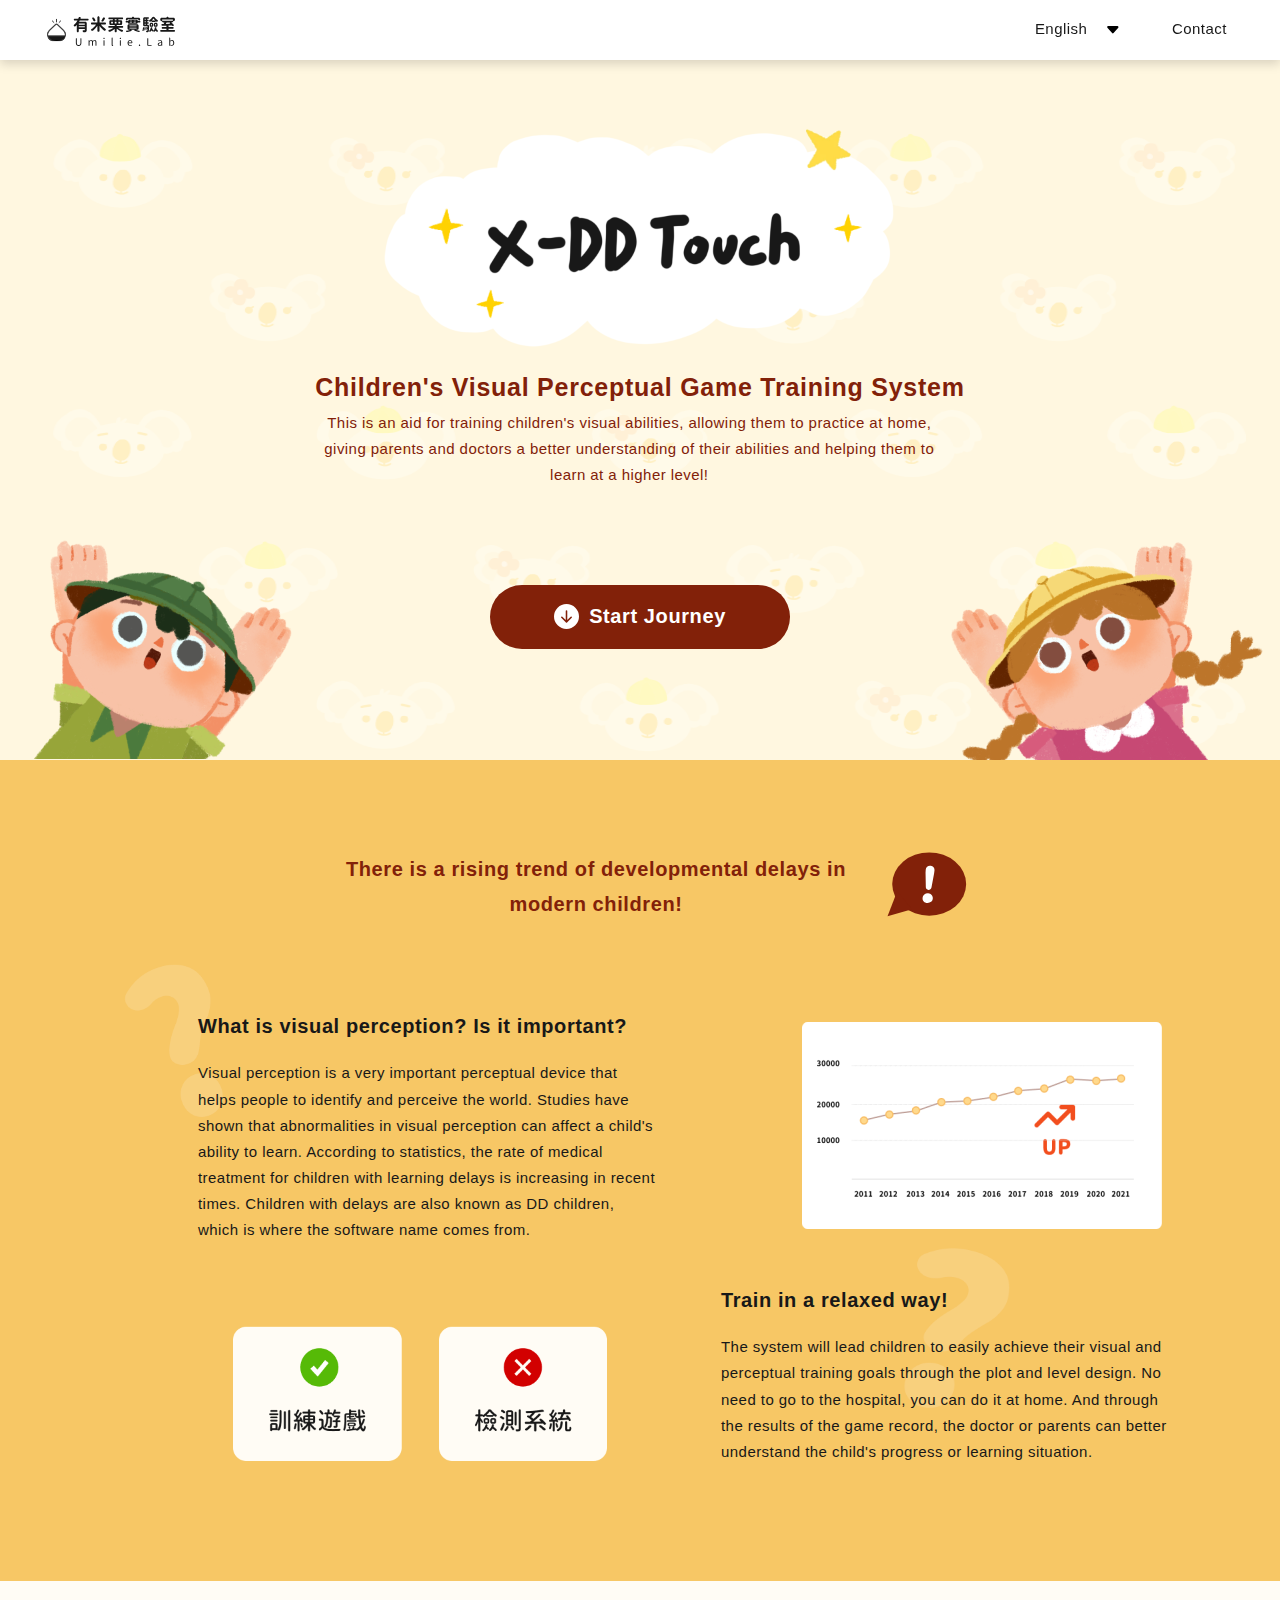
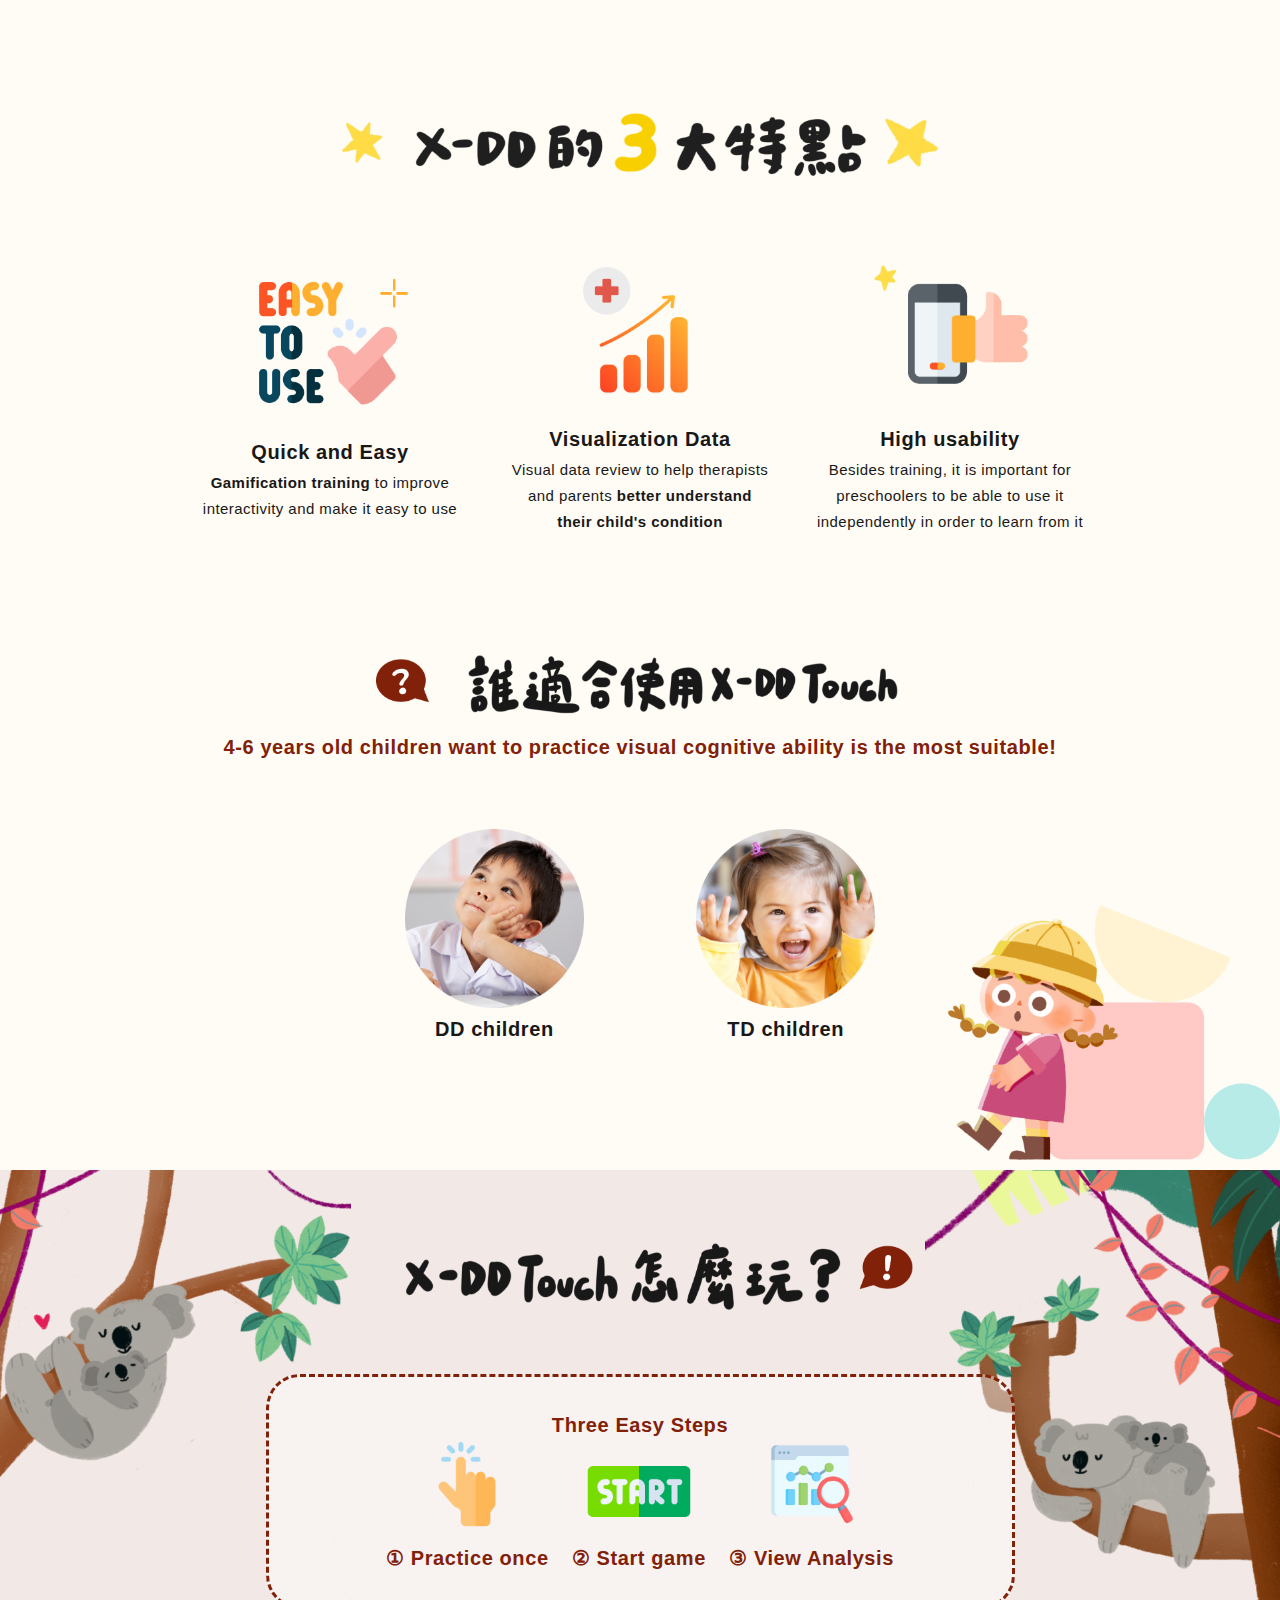
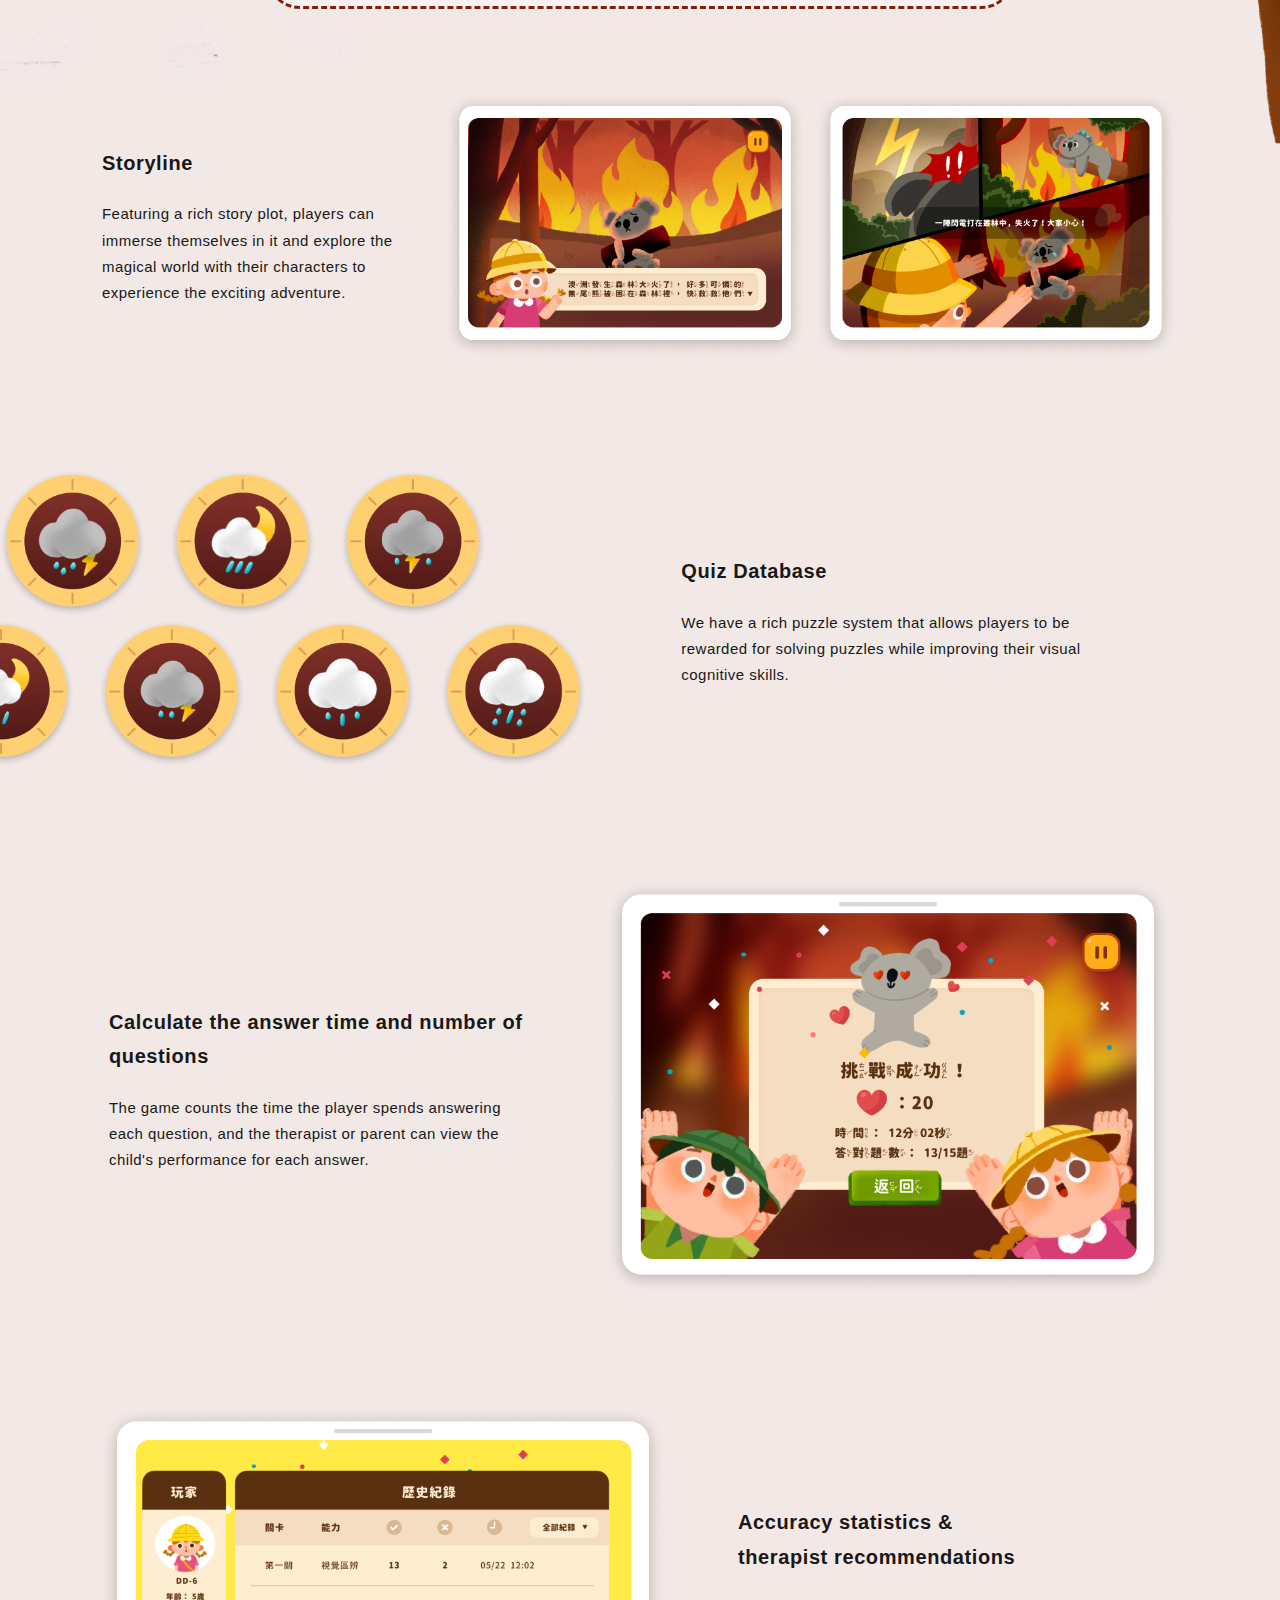
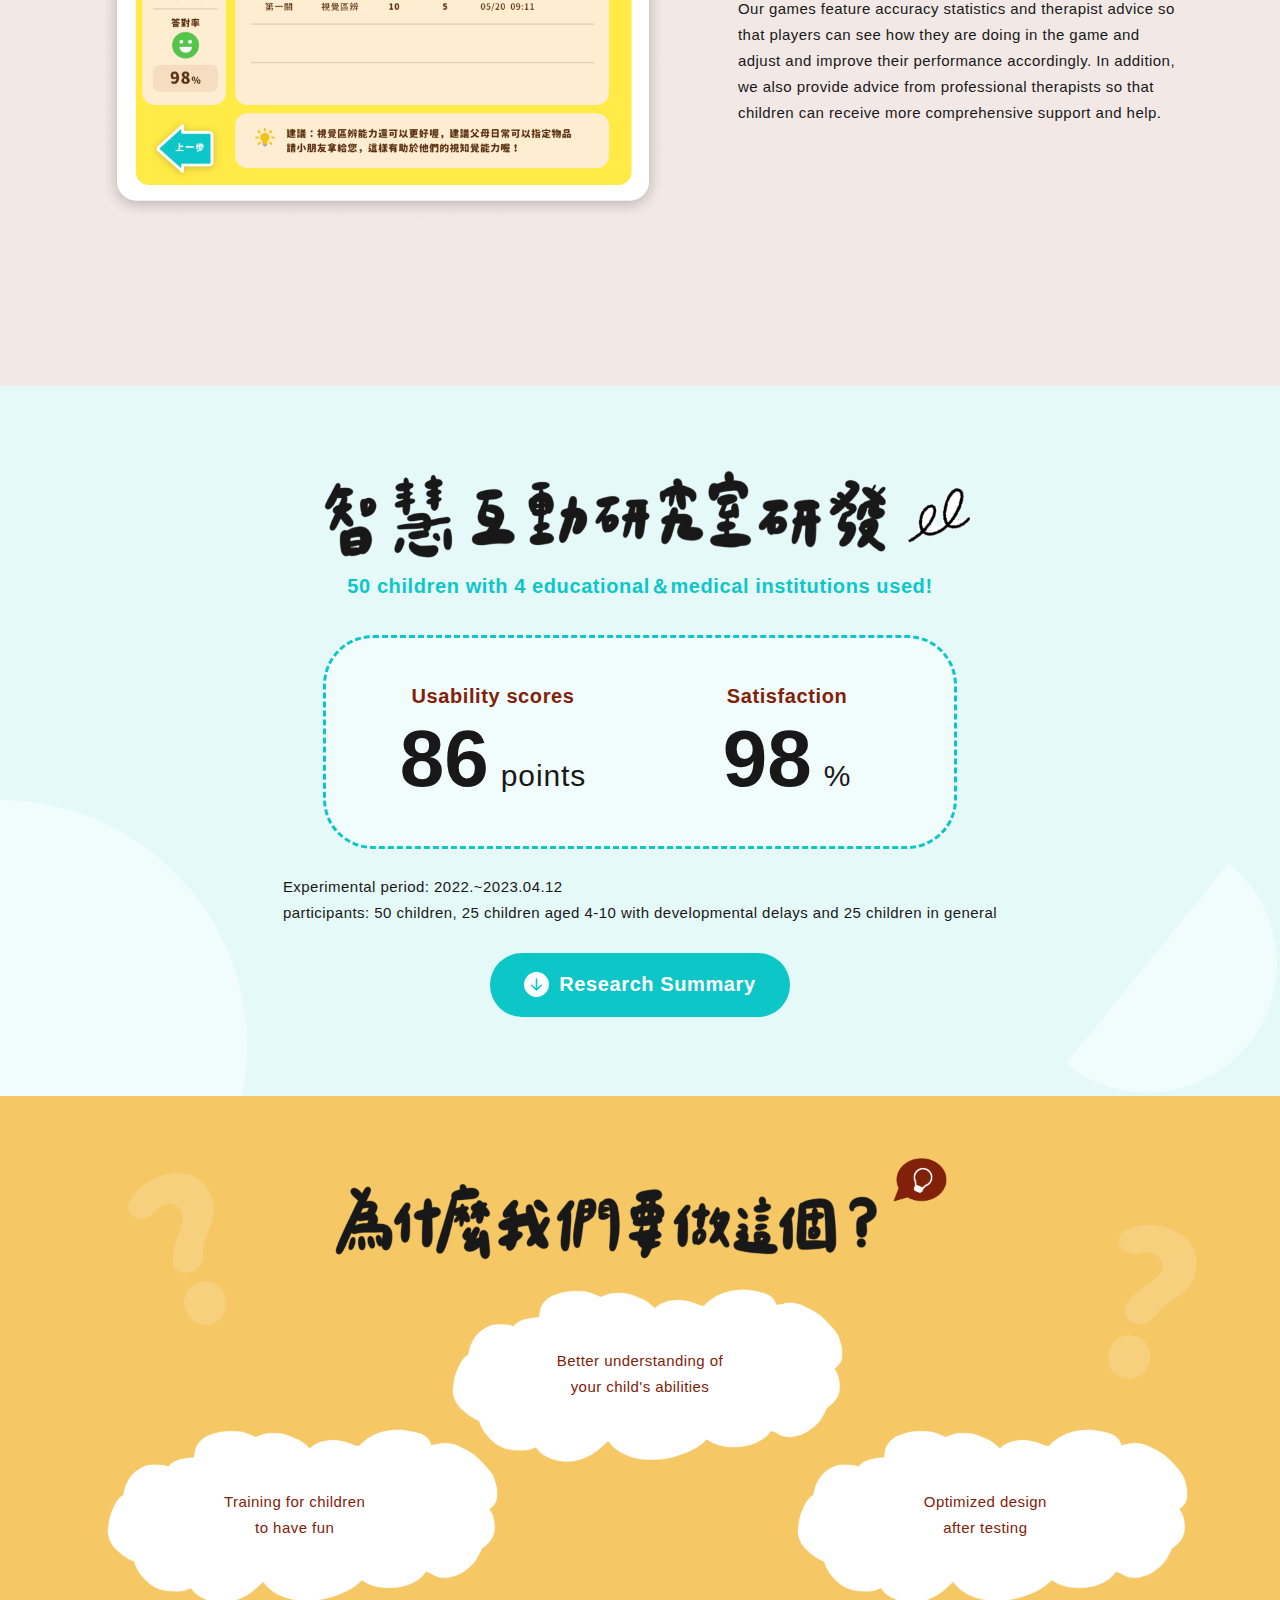
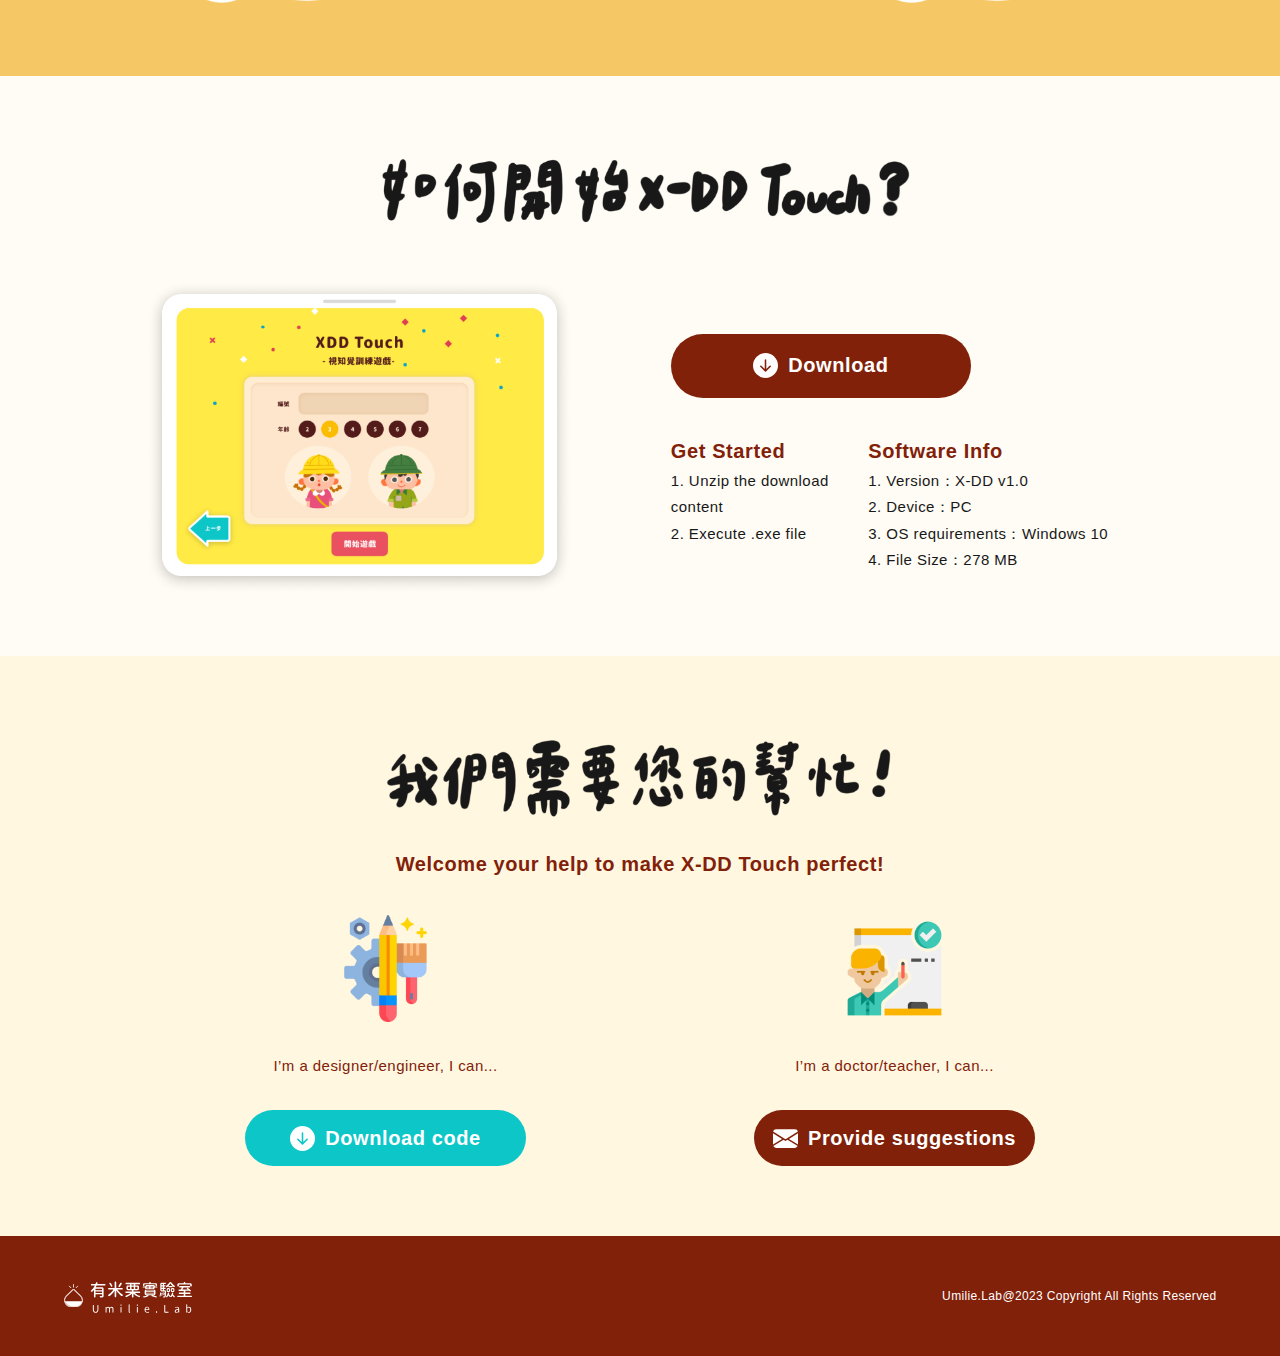
==== commit f0be75da: "fix" ====
--- a/EN.html
+++ b/EN.html
@@ -41,6 +41,8 @@
                         <span>Language</span>
                         <a href="index.html">繁體中文</a>
                         <a href="EN.html">English</a>
+                        <span>other</span>
+                        <a href="https://forms.gle/MRAn2YZ6ZwehTDP59">Contact us</a>
                     </div>
                 </div>
             </div>
@@ -258,7 +260,7 @@
                 <div>
                     <h2>Usability scores</h2>
                     <div>
-                        <span>86</span>
+                        <span>86</span><span>points</span>
                     </div>
                 </div>
                 <div>
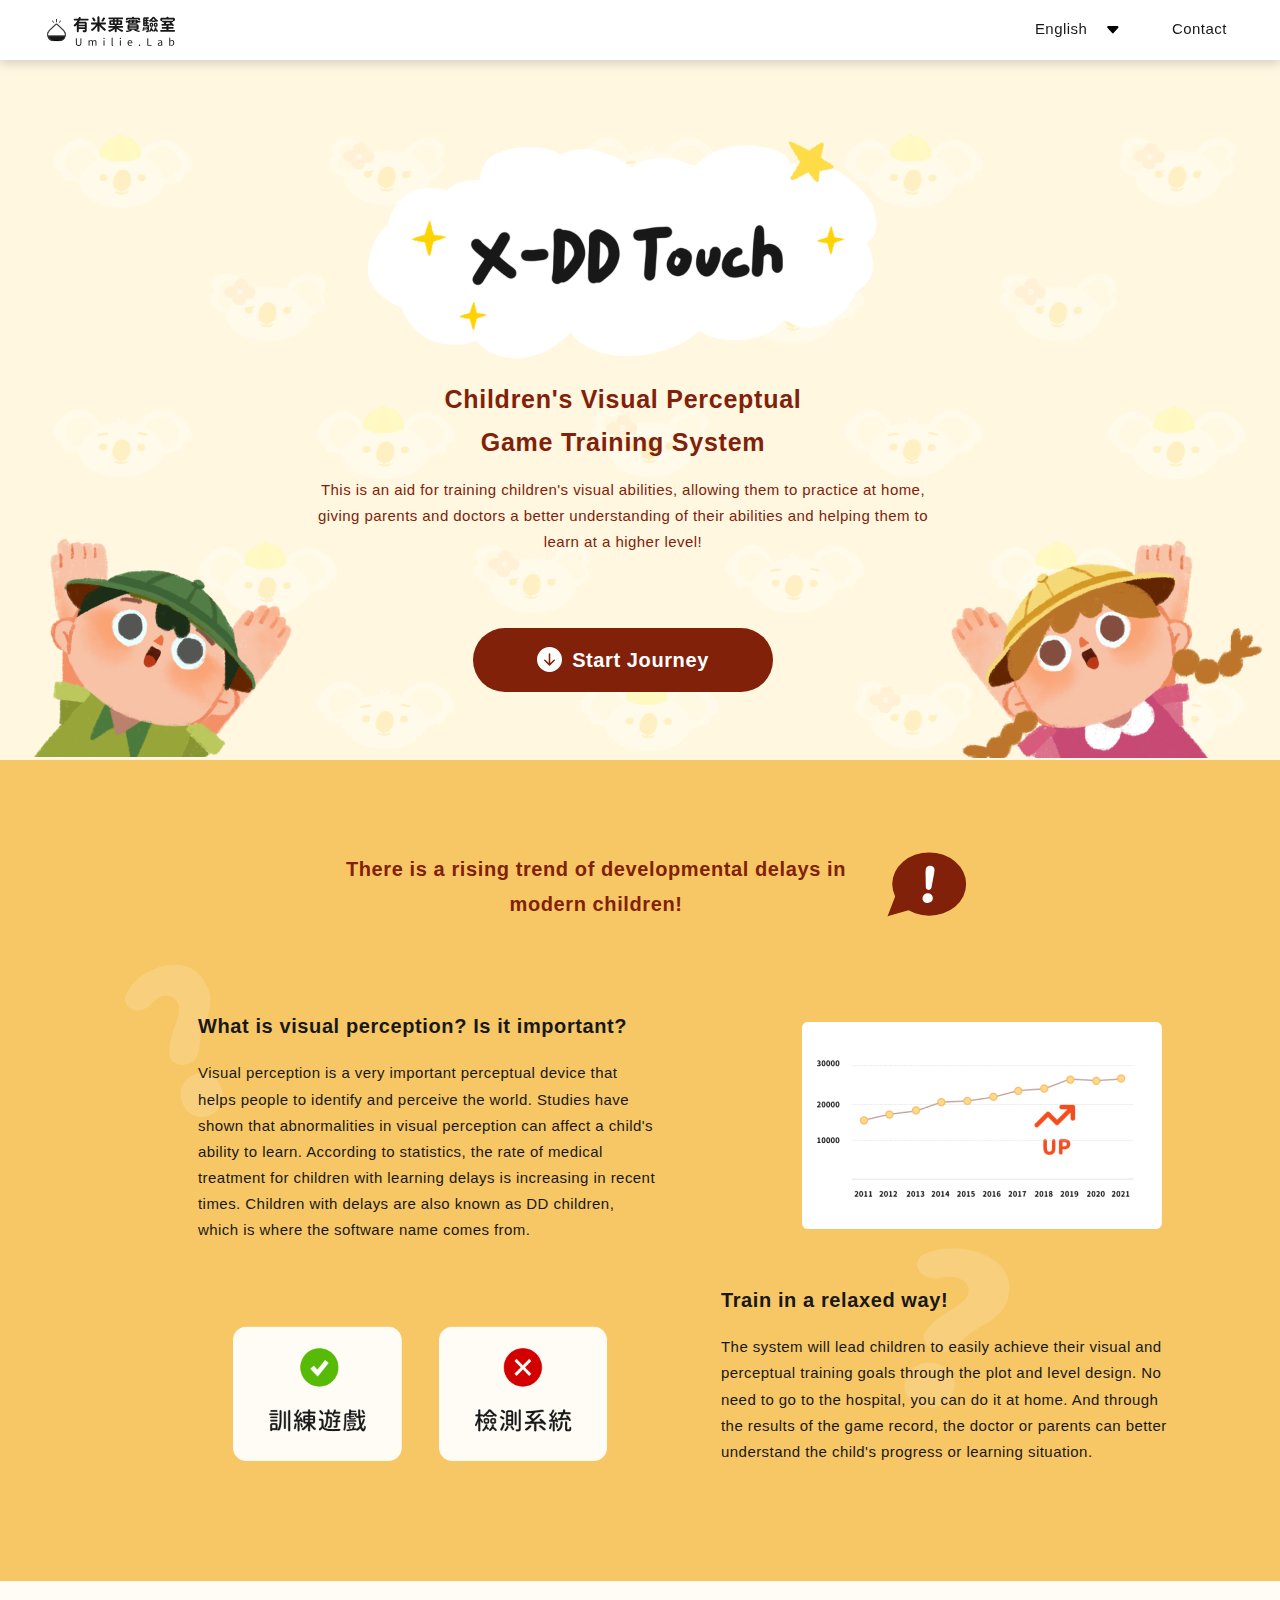
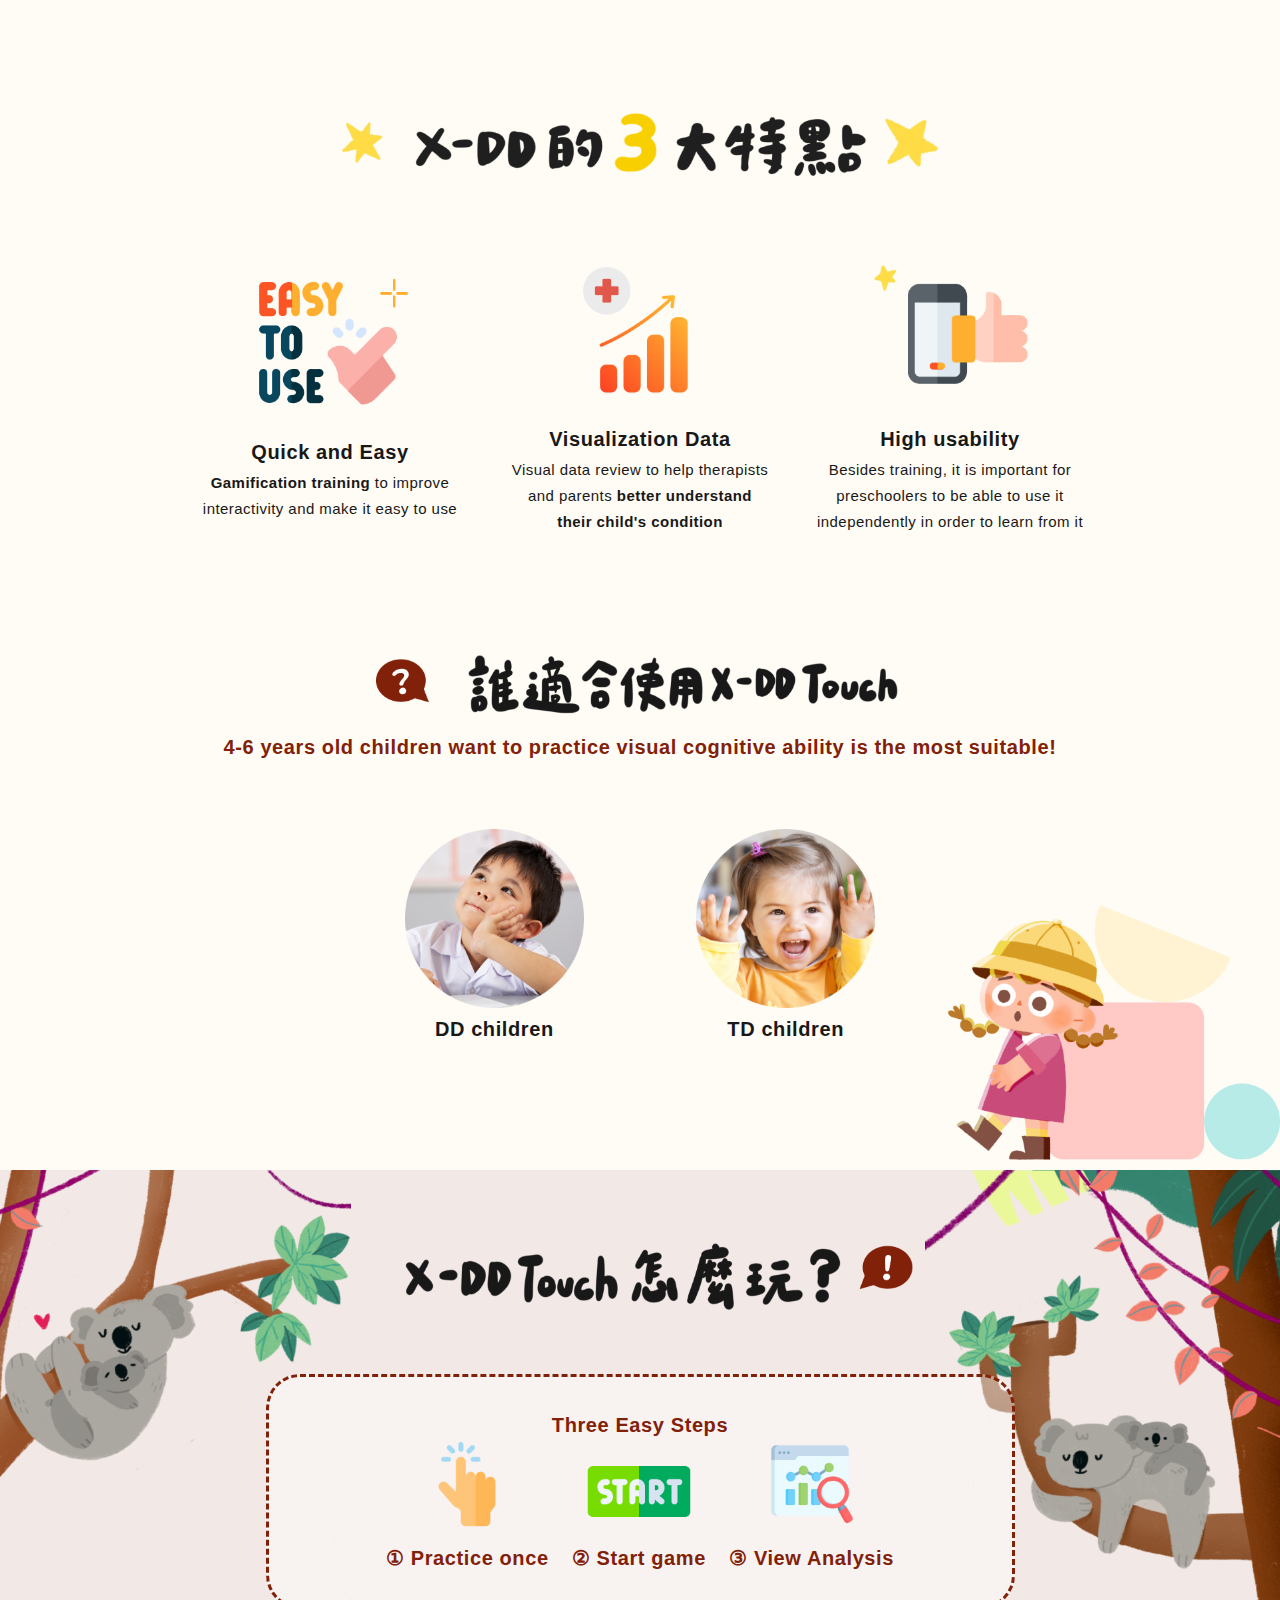
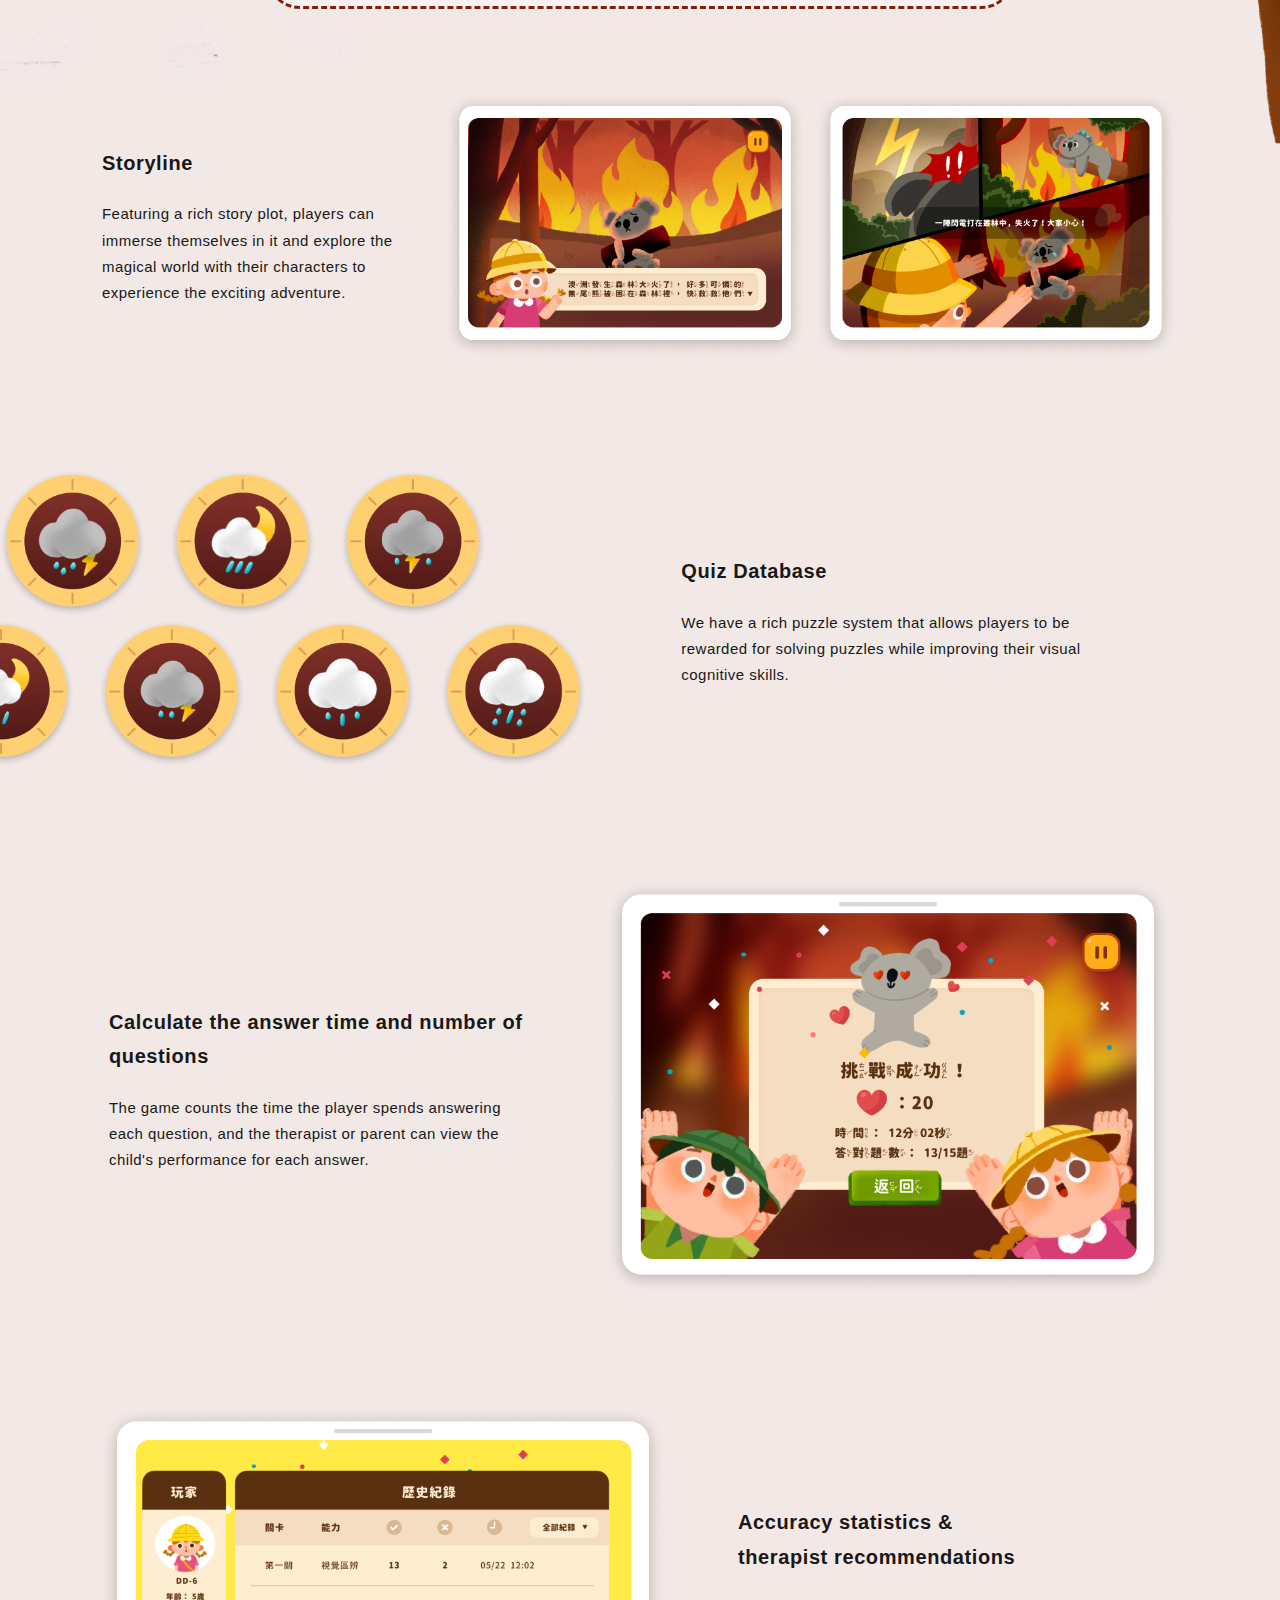
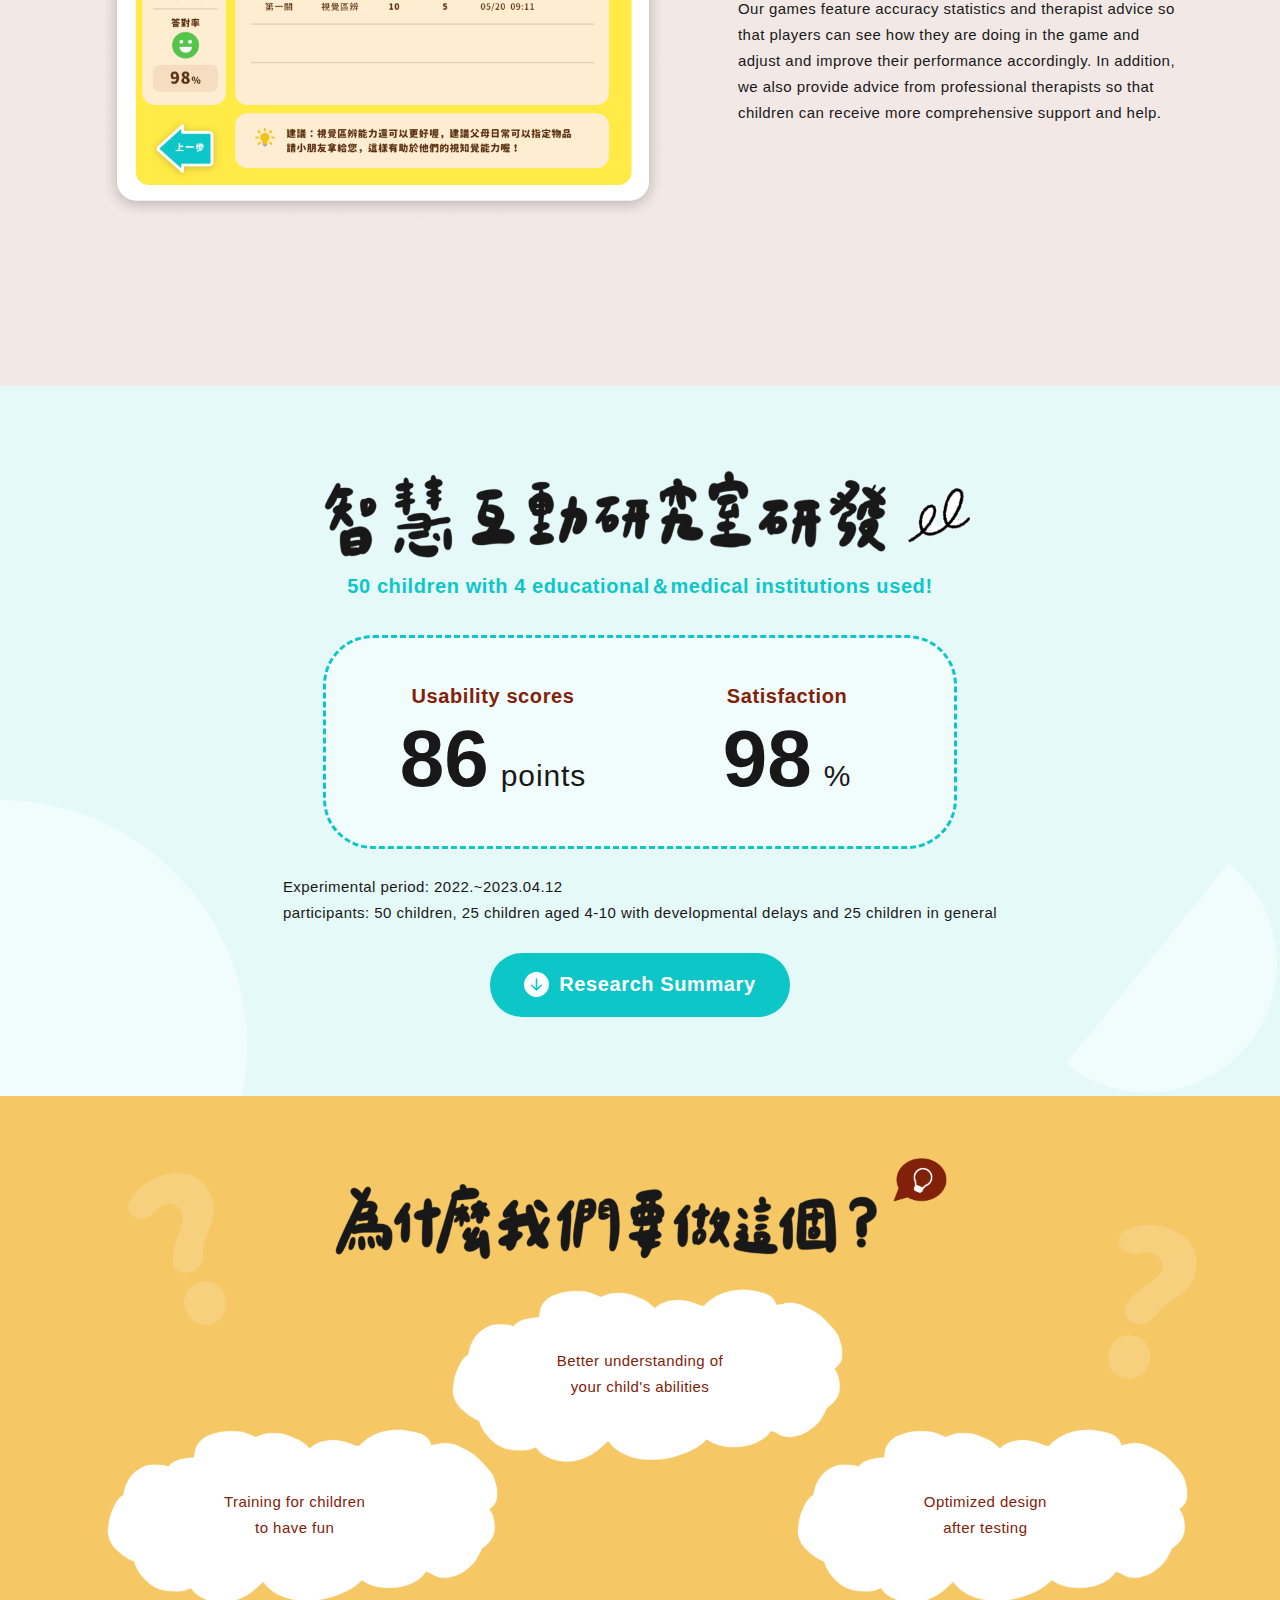
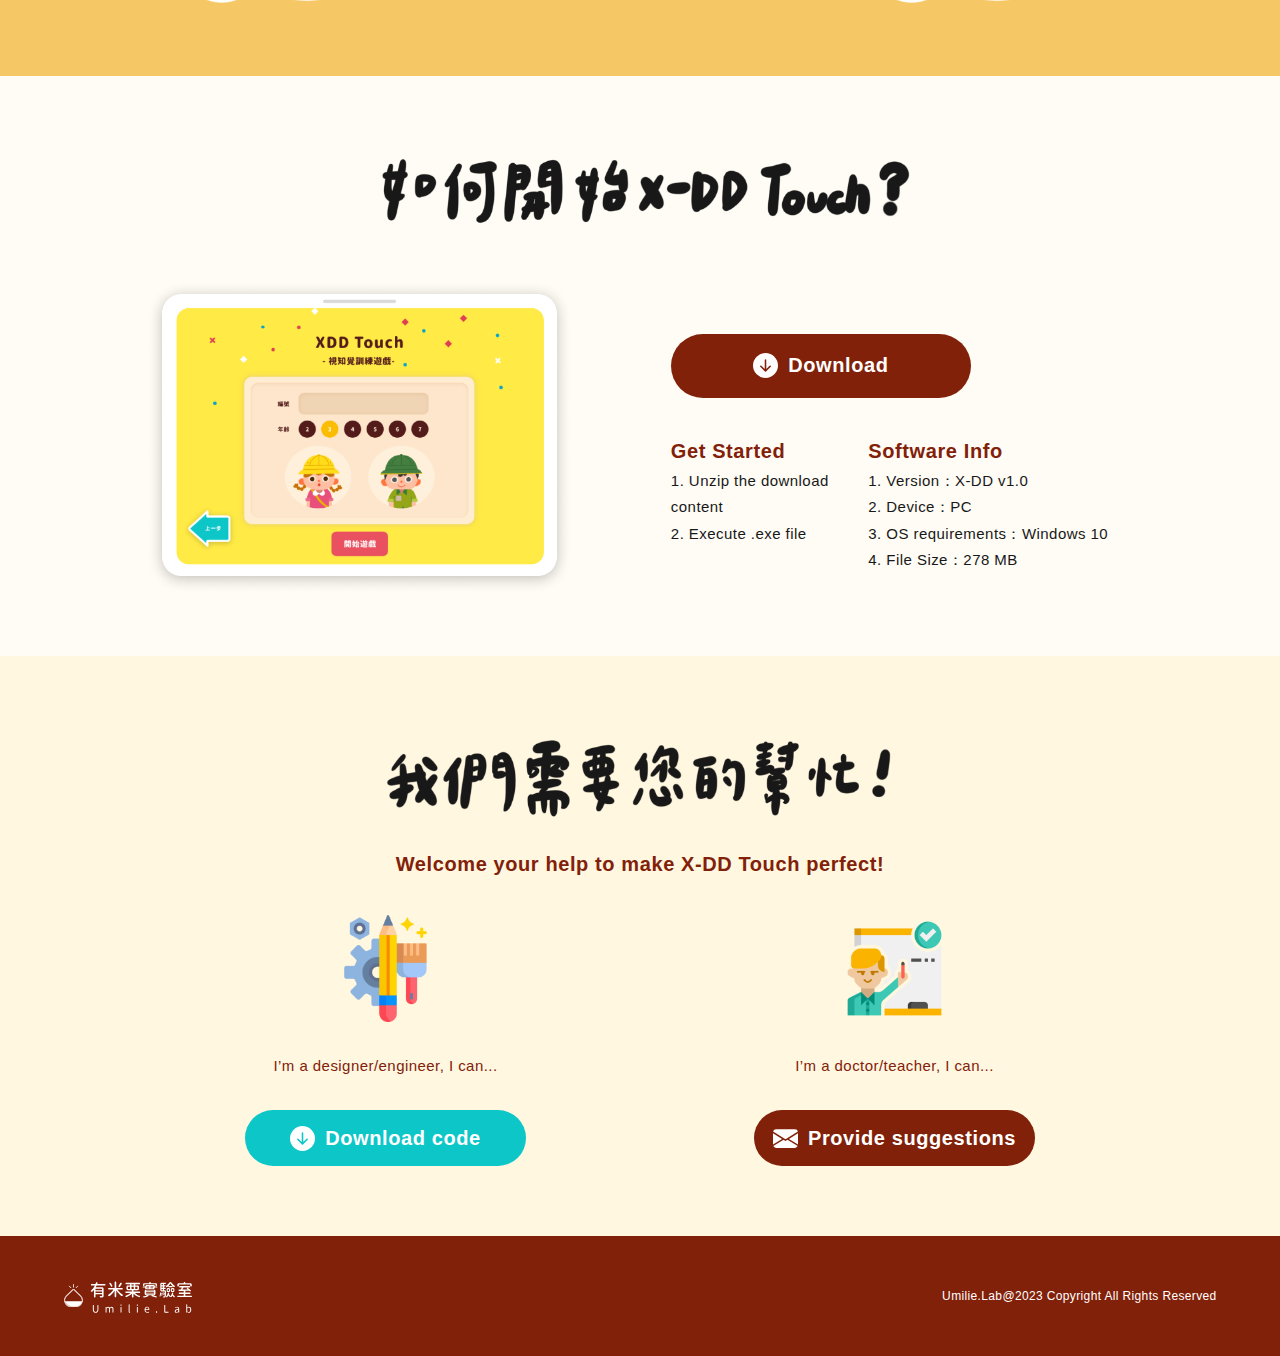
==== commit 5f905897: "add title animation" ====
--- a/EN.html
+++ b/EN.html
@@ -76,17 +76,33 @@
     <div class="section-title" name="top-home" id="top-home">
         <div>
             <div>
-                <div>
-                    <img src="img/xdd-title.png" alt="logo">
-                </div>
-                <div>
-                    <h1>Children's Visual Perceptual Game Training System</h1>
-                    <h4>This is an aid for training children's visual abilities, allowing them to practice at home, giving parents and doctors a better understanding of their abilities and helping them to learn at a higher level!</h4>
-                </div>
-                <div>
-                    <a href="#download-section" id="go-download-section"><svg xmlns="http://www.w3.org/2000/svg" width="16" height="16" fill="currentColor" class="bi bi-arrow-down-circle-fill" viewBox="0 0 16 16">
-                    <path d="M16 8A8 8 0 1 1 0 8a8 8 0 0 1 16 0zM8.5 4.5a.5.5 0 0 0-1 0v5.793L5.354 8.146a.5.5 0 1 0-.708.708l3 3a.5.5 0 0 0 .708 0l3-3a.5.5 0 0 0-.708-.708L8.5 10.293V4.5z"/>
-                    </svg>Start Journey</a>
+                <div class="pc" id="title-boy">
+                    <img src="img/title-bg-boy.png" alt="boy">
+                </div>
+                <div>
+                    <div>
+                        <img src="img/xdd-title.png" alt="logo">
+                    </div>
+                    <div>
+                        <h1>Children's Visual Perceptual<br>Game Training System</h1>
+                        <h4>This is an aid for training children's visual abilities, allowing them to practice at home, giving parents and doctors a better understanding of their abilities and helping them to learn at a higher level!</h4>
+                    </div>
+                    <div>
+                        <a href="#download-section" id="go-download-section"><svg xmlns="http://www.w3.org/2000/svg" width="16" height="16" fill="currentColor" class="bi bi-arrow-down-circle-fill" viewBox="0 0 16 16">
+                        <path d="M16 8A8 8 0 1 1 0 8a8 8 0 0 1 16 0zM8.5 4.5a.5.5 0 0 0-1 0v5.793L5.354 8.146a.5.5 0 1 0-.708.708l3 3a.5.5 0 0 0 .708 0l3-3a.5.5 0 0 0-.708-.708L8.5 10.293V4.5z"/>
+                        </svg>Start Journey</a>
+                    </div>
+                </div>
+                <div class="pc" id="title-girl">
+                    <img src="img/title-bg-girl.png" alt="girl">
+                </div>
+                <div class="mobile">
+                    <div id="title-boy-mobile">
+                        <img src="img/title-bg-boy.png" alt="girl">
+                    </div>
+                    <div id="title-girl-mobile">
+                        <img src="img/title-bg-girl.png" alt="girl">
+                    </div>
                 </div>
             </div> 
         </div>
--- a/css/xdd-page-EN.css
+++ b/css/xdd-page-EN.css
@@ -108,6 +108,9 @@
     #language-change:hover, #contact-us:hover{
         border-bottom:1px solid #F6C765;
     }
+    .pc{
+        display: none;
+    }
     /* header */
     header {
         width : 100%;
@@ -120,6 +123,7 @@
         top: 0px;
         background: #FFFFFF;
         box-shadow: 0px 4px 10px rgba(0, 0, 0, 0.15);
+        z-index: 8;
     }
     #mobile-language-change{
         position: absolute;
@@ -221,10 +225,6 @@
         display: flex;
         flex-direction: column;
         align-items: center;
-        background-image: url(../img/title-bg-boy.png), url(../img/title-bg-girl.png);
-        background-repeat: no-repeat;
-        background-position: left bottom, right bottom;
-        background-size: 143px 106px, 159px 112px;
     }
     .section-title > div > div{
         width: 256.43px;
@@ -232,17 +232,61 @@
         display: flex;
         flex-direction: column;
         align-items: center;
-        justify-content: center;
         margin-top: 36px;
     }
-    .section-title > div > div > div > img{
+    .section-title > div > div > div:nth-child(2){
+        display: flex;
+        flex-direction: column;
+        align-items: center;
+    }
+    .section-title > div > div > div:nth-child(4){
+        width: 312px;
+        height: 122px;
+        margin-top: 40px;
+        display: flex;
+        flex-direction: row;
+        justify-content: center;
+    }
+    @keyframes KidspopB-M{
+        0% {bottom: -5px;}
+        25% {bottom: 0px;}
+        50% {bottom: 12px;}
+        75% {bottom: -5px;}
+        100% {bottom: -5px;}
+    }
+    @keyframes KidspopG-M{
+        0% {bottom: -5px;}
+        25% {bottom: -5px;}
+        50% {bottom: 0px;}
+        75% {bottom: 12px;}
+        100% {bottom: -5px;}
+    }
+    #title-boy-mobile{
+        width: 143px;
+        position: relative;
+        display: flex;
+        flex-direction: column;
+        justify-content: flex-end;
+        animation: KidspopB-M 3s infinite;
+        z-index: 1;
+    }
+    #title-girl-mobile{
+        width: 159px;
+        position: relative;
+        display: flex;
+        flex-direction: column;
+        justify-content: flex-end;
+        animation: KidspopG-M 3s infinite;
+        z-index: 1;
+    }
+    .section-title > div > div > div:nth-child(2) img{
         width: 256.43px;
         height: 115px;
     }
-    .section-title > div > div > div > h4{
+    .section-title > div > div > div:nth-child(2) h4{
         margin-top: 12px;
     }
-    .section-title > div > div > div > a{
+    .section-title > div > div > div:nth-child(2) a{
         width: 200px;
         height: 32px;
         background: #822109;
@@ -263,10 +307,10 @@
         margin-top: 18px;
         text-decoration: none;
     }
-    .section-title > div > div > div > a:hover{
+    .section-title > div > div > div:nth-child(2) a:hover{
         background: #AF4E36;
     }
-    .section-title > div > div > div > a > svg{
+    .section-title > div > div > div:nth-child(2) a > svg{
         width: 21px;
         height: 21px;
         margin-right: 10px;
@@ -279,6 +323,8 @@
         display: flex;
         flex-direction: column;
         align-items: center;
+        position: relative;
+        z-index: 3;
     }
     .section-2 > div {
         display: flex;
@@ -374,7 +420,7 @@
     }
     .section-2 .section-2-3 .ques-mark2 > div h3,h5{
         width: 237px;
-        text-align: center;
+        text-align: left;
     }
     .section-2 h5{
         margin-top: 17px;
@@ -1048,6 +1094,9 @@
     .language-change-drop:hover .language-content{
         display: block;
     }
+    .mobile{
+        display: none;
+    }
     /* header */
     header {
         width : 100vw;
@@ -1060,6 +1109,7 @@
         top: 0px;
         background: #FFFFFF;
         box-shadow: 0px 4px 10px rgba(0, 0, 0, 0.15);
+        z-index: 8;
     }
     .header-content{
         width: 92.8vw;
@@ -1130,34 +1180,73 @@
     }
     .section-title > div{
         width: 1280px;
-        background-image: url(../img/title-bg-boy.png), url(../img/title-bg-girl.png), url(../img/title-bg-only.png);
+        background-image: url(../img/title-bg-only.png);
         background-repeat: no-repeat;
-        background-position: left bottom, right bottom, center bottom;
-        background-size: 301px 225px, 335px 238px, 1212px 700px;
-        animation: Kidspop 5s infinite;
-    }
-    @keyframes Kidspop{
-        0% {top: 0px;}
-        25% {top: -50px;}
-        50% {top:-75px;}
-        100% {top: 0px;}
+        background-position: center bottom;
+        background-size: 1212px 700px;
     }
     .section-title h4{
+        margin-top: 12px;
         width: 628px;
     }
     .section-title > div > div{
         width: 1280px;
+        height: 698px;
+        display: flex;
+        flex-direction: row;
+        align-items: center;
+    }
+
+    @keyframes KidspopB{
+        0% {bottom: -30px;}
+        25% {bottom: -10px;}
+        50% {bottom: 0px;}
+        75% {bottom: -30px;}
+        100% {bottom: -30px;}
+    }
+    @keyframes KidspopG{
+        0% {bottom: -30px;}
+        25% {bottom: -30px;}
+        50% {bottom: -10px;}
+        75% {bottom: 0px;}
+        100% {bottom: -30px;}
+    }
+    
+    .section-title > div > div #title-boy{
+        position: relative;
+        display: flex;
+        flex-direction: column;
+        justify-content: flex-end;
+        bottom: 0px;
+        height: 698px;
+        width: 301px;
+        animation: KidspopB 3s infinite;
+        z-index: 1;
+    }
+    .section-title > div > div #title-girl{
+        position: relative;
+        display: flex;
+        flex-direction: column;
+        justify-content: flex-end;
+        bottom: 0px;
+        height: 698px;
+        width: 335px;
+        animation: KidspopG 3s infinite;
+        z-index: 1;
+    }
+    .section-title > div > div > div:nth-child(2){
+        width: 1280px;
         height: 643.3px;
         display: flex;
         flex-direction: column;
         align-items: center;
         justify-content: center;
     }
-    .section-title > div > div > div > img{
+    .section-title > div > div > div:nth-child(2) img{
         width: 552px;
         height: 247.55px;
     }
-    .section-title > div > div > div > a{
+    .section-title > div > div > div:nth-child(2) a{
         width: 300px;
         height: 64px;
         background: #822109;
@@ -1175,25 +1264,27 @@
         flex-direction: row;
         align-items: center;
         justify-content: center;
-        margin-top: 97px;
+        margin-top: 73px;
         text-decoration: none;
     }
-    .section-title > div > div > div > a:hover{
+    .section-title > div > div > div:nth-child(2) a:hover{
         background: #AF4E36;
     }
-    .section-title > div > div > div > a > svg{
+    .section-title > div > div > div:nth-child(2) a > svg{
         width: 25px;
         height: 25px;
         margin-right: 10px;
     }
     
     .section-2{
+        position: relative;
         width: 100vw;
         height: 821.33px;
         background: #F7C765;
         display: flex;
         flex-direction: column;
         align-items: center;
+        z-index: 3;
     }
     .section-2 > div {
         display: flex;
